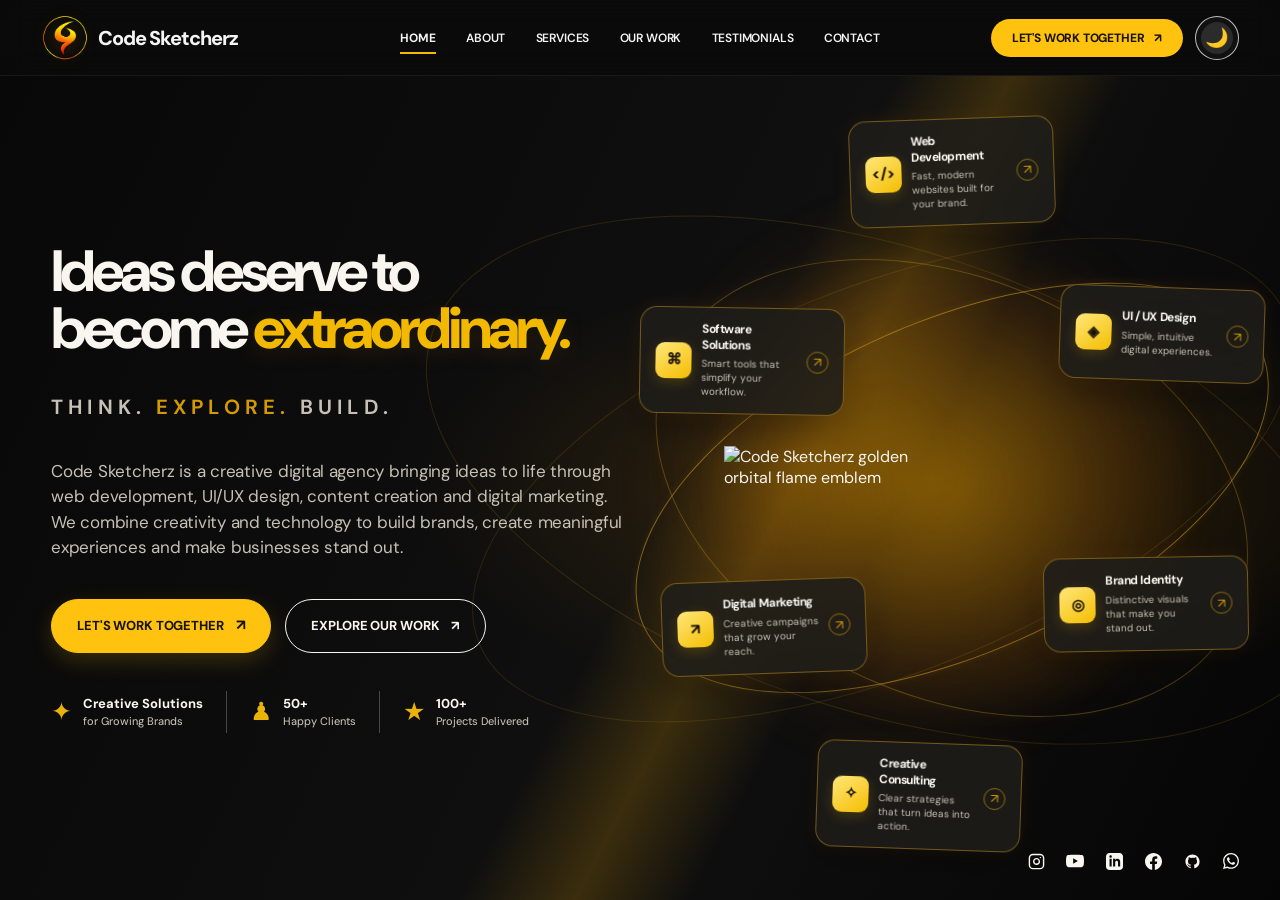
==== index.html @ afdfbf88 "service changed" ====
<!DOCTYPE html>
<html lang="en">

<head>
    <meta charset="UTF-8">
    <meta name="viewport" content="width=device-width, initial-scale=1.0">

    <title>Code Sketcherz · Independent Creative Technology Studio</title>

    <meta name="description"
        content="Independent creative technology studio combining strategy, design, and thoughtful engineering.">

    <meta name="theme-color" content="#171717">
    <link rel="icon" type="image/png" href="Images/logo.png">
    <link rel="apple-touch-icon" href="Images/logo.png">

    <link rel="preconnect" href="https://fonts.googleapis.com">
    <link rel="preconnect" href="https://fonts.gstatic.com" crossorigin>
    <link href="https://fonts.googleapis.com/css2?family=DM+Mono:ital,wght@0,300;0,400;0,500;1,400&family=DM+Sans:ital,opsz,wght@0,9..40,100..1000;1,9..40,100..1000&family=DM+Serif+Display:ital@0;1&family=Playfair+Display:ital,wght@0,400;0,500;0,600;0,700;1,400;1,600&display=swap"
        rel="stylesheet">

    <link rel="stylesheet" href="css/style.css">
    <!-- Immediate theme initialization to prevent Flash of Unstyled Content (FOUC) -->
    <script>
        (function () {
            try {
                const saved = localStorage.getItem('theme');
                const theme = saved || 'dark';
                document.documentElement.setAttribute('data-theme', theme);
            } catch (e) {
                document.documentElement.setAttribute('data-theme', 'dark');
            }
        })();
    </script>
</head>

<body>

    <!-- =====================================
         HEADER NAVIGATION
    ====================================== -->

    <header class="site-header">
        <a class="brand" href="#hero" data-section="hero" aria-label="Code Sketcherz home">
            <span class="brand-mark">
                <img src="Images/logo.png" alt="Code Sketcherz emblem">
            </span>
            <span class="brand-text">Code Sketcherz</span>
        </a>

        <nav class="header-nav" aria-label="Primary sections">
            <button class="nav-item" data-section="hero">HOME</button>
            <button class="nav-item about-nav-item" data-section="about">ABOUT</button>
            <button class="nav-item" data-section="services">SERVICES</button>
            <button class="nav-item" data-section="work">OUR WORK</button>
            <button class="nav-item" data-section="testimonial">TESTIMONIALS</button>
            <button class="nav-item" data-section="contact">CONTACT</button>
        </nav>

        <div class="header-actions">
            <button class="work-cta" data-section="contact">LET'S WORK TOGETHER <span>↗</span></button>
            <button id="themeToggle" class="mode-toggle-btn" aria-label="Toggle light and dark mode" title="Toggle theme">
                <span class="mode-icon" aria-hidden="true">☼</span>
                <span class="mode-text" aria-hidden="true">☾</span>
            </button>
        </div>
    </header>

    <main class="deck" id="deck">

        <!-- =====================================
             COMMON FOOTER DESIGN
             Footer is included in each section.
        ====================================== -->

        <!-- =====================================
             00 / HERO SECTION
        ====================================== -->

        <section class="panel hero active" id="hero" aria-label="Hero section">
        <div class="panel-inner hero-inner">
            <div class="hero-split-glow" aria-hidden="true"></div>
            <div class="hero-orbit-glow" aria-hidden="true"></div>

            <div class="hero-layout">
                <div class="hero-copy">
                    <h1>Ideas deserve to<br>become <span>extraordinary.</span></h1>
                    <p class="hero-mantra">THINK. <span>EXPLORE.</span> BUILD.</p>
                    <p class="hero-description">
                        Code Sketcherz is a creative digital agency bringing ideas to life through<br>web development,
                        UI/UX design, content creation and digital marketing.<br>We combine creativity and technology
                        to build brands, create meaningful experiences and make businesses stand out.
                    </p>
                    <div class="hero-actions">
                        <button class="hero-primary-btn" data-section="contact">LET'S WORK TOGETHER <span>↗</span></button>
                        <button class="hero-secondary-btn" data-section="work">EXPLORE OUR WORK <span>↗</span></button>
                    </div>

                    <div class="hero-proof-row">
                        <div class="hero-proof-item"><span class="hero-proof-symbol">✦</span><span><strong>Creative Solutions</strong><small>for Growing Brands</small></span></div>
                        <i></i>
                        <div class="hero-proof-item"><span class="hero-proof-symbol">♟</span><span><strong>50+</strong><small>Happy Clients</small></span></div>
                        <i></i>
                        <div class="hero-proof-item"><span class="hero-proof-symbol">★</span><span><strong>100+</strong><small>Projects Delivered</small></span></div>
                    </div>
                </div>

                <div class="hero-visual" aria-label="Code Sketcherz six services">
                    <div class="hero-visual-halo" aria-hidden="true"></div>
                    <img class="hero-emblem" src="Images/hero-orbital-flame.png" alt="Code Sketcherz golden orbital flame emblem">

                    <button class="hero-service-card hero-card-web" data-section="services">
                        <span class="hero-service-icon">&lt;/&gt;</span>
                        <span class="hero-service-copy"><strong>Web Development</strong><small>Fast, modern websites built for your brand.</small></span>
                        <span class="hero-service-arrow">↗</span>
                    </button>
                    <button class="hero-service-card hero-card-ux" data-section="services">
                        <span class="hero-service-icon">◈</span>
                        <span class="hero-service-copy"><strong>UI / UX Design</strong><small>Simple, intuitive digital experiences.</small></span>
                        <span class="hero-service-arrow">↗</span>
                    </button>
                    <button class="hero-service-card hero-card-software" data-section="services">
                        <span class="hero-service-icon">⌘</span>
                        <span class="hero-service-copy"><strong>Software Solutions</strong><small>Smart tools that simplify your workflow.</small></span>
                        <span class="hero-service-arrow">↗</span>
                    </button>
                    <button class="hero-service-card hero-card-brand" data-section="services">
                        <span class="hero-service-icon">◎</span>
                        <span class="hero-service-copy"><strong>Brand Identity</strong><small>Distinctive visuals that make you stand out.</small></span>
                        <span class="hero-service-arrow">↗</span>
                    </button>
                    <button class="hero-service-card hero-card-marketing" data-section="services">
                        <span class="hero-service-icon">↗</span>
                        <span class="hero-service-copy"><strong>Digital Marketing</strong><small>Creative campaigns that grow your reach.</small></span>
                        <span class="hero-service-arrow">↗</span>
                    </button>
                    <button class="hero-service-card hero-card-consulting" data-section="services">
                        <span class="hero-service-icon">✧</span>
                        <span class="hero-service-copy"><strong>Creative Consulting</strong><small>Clear strategies that turn ideas into action.</small></span>
                        <span class="hero-service-arrow">↗</span>
                    </button>
                </div>

                
<!-- HERO SOCIAL MEDIA LINKS -->
<div class="hero-social-grid">

    <!-- Instagram -->
    <a href="https://www.instagram.com/code_sketcherz_?xtok=cDYzY3htanU4OWM3"
       target="_blank" rel="noopener noreferrer"
       class="hero-social-icon" aria-label="Instagram">
        <svg viewBox="0 0 24 24" width="17" height="17" fill="none"
             stroke="currentColor" stroke-width="2"
             stroke-linecap="round" stroke-linejoin="round">
            <rect x="2" y="2" width="20" height="20" rx="5"/>
            <path d="M16 11.37A4 4 0 1 1 12.63 8 4 4 0 0 1 16 11.37z"/>
            <line x1="17.5" y1="6.5" x2="17.51" y2="6.5"/>
        </svg>
    </a>

    <!-- YouTube -->
    <a href="https://youtube.com/@codesketcherz?si=5yGufiiRentaiZxp"
       target="_blank" rel="noopener noreferrer"
       class="hero-social-icon" aria-label="YouTube">
        <svg viewBox="0 0 24 24" width="18" height="18" fill="currentColor">
            <path d="M23.498 6.186a3.016 3.016 0 0 0-2.122-2.136C19.505 3.545 12 3.545 12 3.545s-7.505 0-9.377.505A3.017 3.017 0 0 0 .502 6.186C0 8.07 0 12 0 12s0 3.93.502 5.814a3.016 3.016 0 0 0 2.122 2.136c1.871.505 9.376.505 9.376.505s7.505 0 9.377-.505a3.015 3.015 0 0 0 2.122-2.136C24 15.93 24 12 24 12s0-3.93-.502-5.814zM9.545 15.568V8.432L15.818 12l-6.273 3.568z"/>
        </svg>
    </a>

    <!-- LinkedIn -->
    <a href="https://www.linkedin.com/in/code-sketcherz-11259b449?utm_source=share_via&utm_content=profile&utm_medium=member_android"
       target="_blank" rel="noopener noreferrer"
       class="hero-social-icon" aria-label="LinkedIn">
        <svg viewBox="0 0 24 24" width="17" height="17" fill="currentColor">
            <path d="M19 0h-14c-2.761 0-5 2.239-5 5v14c0 2.761 2.239 5 5 5h14c2.762 0 5-2.239 5-5v-14c0-2.761-2.238-5-5-5zm-11 19h-3v-11h3v11zm-1.5-12.268c-.966 0-1.75-.79-1.75-1.764s.784-1.764 1.75-1.764 1.75.79 1.75 1.764-.783 1.764-1.75 1.764zm13.5 12.268h-3v-5.604c0-3.368-4-3.113-4 0v5.604h-3v-11h3v1.765c1.396-2.586 7-2.777 7 2.476v6.759z"/>
        </svg>
    </a>

    <!-- Facebook -->
    <a href="https://www.facebook.com/profile.php?id=61596188312309"
       target="_blank" rel="noopener noreferrer"
       class="hero-social-icon" aria-label="Facebook">
        <svg viewBox="0 0 24 24" width="17" height="17" fill="currentColor">
            <path d="M24 12.073c0-6.627-5.373-12-12-12s-12 5.373-12 12c0 5.99 4.388 10.954 10.125 11.854v-8.385H7.078v-3.47h3.047V9.43c0-3.007 1.792-4.669 4.533-4.669 1.312 0 2.686.235 2.686.235v2.953H15.83c-1.491 0-1.956.925-1.956 1.874v2.25h3.328l-.532 3.47h-2.796v8.385C19.612 23.027 24 18.062 24 12.073z"/>
        </svg>
    </a>

    <!-- GitHub -->
    <a href="https://github.com/codesketchers"
       target="_blank" rel="noopener noreferrer"
       class="hero-social-icon" aria-label="GitHub">
        <svg viewBox="0 0 24 24" width="17" height="17" fill="currentColor">
            <path fill-rule="evenodd" clip-rule="evenodd" d="M12 2C6.477 2 2 6.484 2 12.017c0 4.425 2.865 8.18 6.839 9.504.5.092.682-.217.682-.483 0-.237-.008-.868-.013-1.703-2.782.605-3.369-1.343-3.369-1.343-.454-1.158-1.11-1.466-1.11-1.466-.908-.62.069-.608.069-.608 1.003.07 1.53 1.032 1.53 1.032.892 1.53 2.341 1.088 2.91.832.092-.647.35-1.088.636-1.338-2.22-.253-4.555-1.113-4.555-4.951 0-1.093.39-1.988 1.029-2.688-.103-.253-.446-1.272.098-2.65 0 0 .84-.27 2.75 1.026A9.564 9.564 0 0112 6.844c.85.004 1.705.115 2.504.337 1.909-1.296 2.747-1.027 2.747-1.027.546 1.379.202 2.398.1 2.651.64.7 1.028 1.595 1.028 2.688 0 3.848-2.339 4.695-4.566 4.943.359.309.678.92.678 1.855 0 1.338-.012 2.419-.012 2.747 0 .268.18.58.688.482A10.019 10.019 0 0022 12.017C22 6.484 17.522 2 12 2z"/>
        </svg>
    </a>

    <!-- WhatsApp -->
    <a href="https://wa.me/919999999999"
       target="_blank" rel="noopener noreferrer"
       class="hero-social-icon" aria-label="WhatsApp">
        <svg viewBox="0 0 24 24" width="16" height="16" fill="currentColor">
                                            <path d="M.057 24l1.687-6.163c-1.041-1.804-1.588-3.849-1.587-5.946.003-6.556 5.338-11.891 11.893-11.891 3.181.001 6.167 1.24 8.413 3.488 2.245 2.248 3.481 5.236 3.48 8.414-.003 6.557-5.338 11.892-11.893 11.892-1.99-.001-3.951-.5-5.688-1.448l-6.305 1.654zm6.597-3.807c1.676.995 3.276 1.591 5.392 1.592 5.448 0 9.886-4.434 9.889-9.885.002-5.462-4.415-9.89-9.881-9.892-5.452 0-9.887 4.434-9.889 9.884-.001 2.225.651 3.891 1.746 5.634l-.999 3.648 3.742-.981zm11.387-5.464c-.074-.124-.272-.198-.57-.347-.297-.149-1.758-.868-2.031-.967-.272-.099-.47-.149-.669.149-.198.297-.768.967-.941 1.165-.173.198-.347.223-.644.074-.297-.149-1.255-.462-2.39-1.475-.883-.788-1.48-1.761-1.653-2.059-.173-.297-.018-.458.13-.606.134-.133.297-.347.446-.521.151-.172.2-.296.3-.495.099-.198.05-.372-.025-.521-.075-.148-.669-1.611-.916-2.206-.242-.579-.487-.501-.669-.51l-.57-.01c-.198 0-.52.074-.792.372s-1.04 1.016-1.04 2.479 1.065 2.876 1.213 3.074c.149.198 2.095 3.2 5.076 4.487.709.306 1.263.489 1.694.626.712.226 1.36.194 1.872.118.571-.085 1.758-.719 2.006-1.413.248-.695.248-1.29.173-1.414z"/>
                                        </svg>
    </a>

</div>

            </div>
        </div>
    </section>

        <!-- =====================================
             01 / ABOUT PAGE (STUDIO MANIFESTO)
        ====================================== -->

        <section class="panel about about-panel"
            id="about" aria-label="About studio">

            <div class="panel-inner">

                <div class="panel-top-canvas bg-white">
                    <div class="section-main">
                        <p class="eyebrow">INDEPENDENT CREATIVE TECHNOLOGY</p>

                        <h2>Small studio.<br><span class="highlight">Big picture.</span></h2>

                        <p class="section-desc">We combine strategy, interface design, and custom engineering to build fast, scalable digital products with lasting momentum.</p>
                    </div>
                </div>

<div class="wave-divider-wrap" aria-hidden="true">
                    <svg viewBox="0 0 1200 60" preserveAspectRatio="none">
                        <path d="M0,0 L1200,0 L1200,30 C1000,0 800,60 600,30 C400,0 200,60 0,30 Z"/>
                    </svg>
                </div>

                <div class="panel-bottom-block block-yellow">
                    <div class="studio-grid-layout">

                        <div class="studio-pillars">
                            <span class="pillars-eyebrow">HOW WE OPERATE</span>
                            <div class="pillar-item">
                                <b>01</b>
                                <div>
                                    <h4>Direct Builder Access</h4>
                                    <p>No non-technical account managers playing telephone. When you have questions or updates, you collaborate directly with the designers and developers writing your code.</p>
                                </div>
                            </div>
                            <div class="pillar-item">
                                <b>02</b>
                                <div>
                                    <h4>Custom Code, Sub-Second Speed</h4>
                                    <p>Zero recycled WordPress templates or bulky page builders. Every line is hand-crafted with modern web standards, guaranteeing 90+ Lighthouse mobile performance.</p>
                                </div>
                            </div>
                            <div class="pillar-item">
                                <b>03</b>
                                <div>
                                    <h4>100% Asset Ownership (Zero Lock-in)</h4>
                                    <p>Every digital asset, domain, hosting setup, and clean GitHub codebase belongs entirely to you upon delivery. No hostage retainers or proprietary traps.</p>
                                </div>
                            </div>
                        </div>

                        <div class="contrast-card">
                            <div class="contrast-header">
                                <span class="badge-tag">THE COMPARISON</span>
                                <h3>Traditional Agency vs Code Sketcherz</h3>
                            </div>
                            <div class="comparison-row">
                                <div class="comp-col legacy">
                                    <span class="comp-label">Typical Agencies</span>
                                    <p>3 layers of sales reps before talking to a coder.</p>
                                    <p>Bloated templates resold at premium prices.</p>
                                    <p>Domains and hosting kept hostage for retainers.</p>
                                    <p>Radio silence the moment final invoice clears.</p>
                                </div>
                                <div class="comp-col studio">
                                    <span class="comp-label">Code Sketcherz</span>
                                    <p>Direct line to your lead developer & UI designer.</p>
                                    <p>Hand-crafted, lightweight code built from zero.</p>
                                    <p>Full GitHub code handover & client asset ownership.</p>
                                    <p>14-day warranty & post-launch training included.</p>
                                </div>
                            </div>
                        </div>

                    </div>

                    <div class="section-next-wrap">
                        <button class="cs-next-trigger" data-next-target="services" aria-label="Explore next section">
                            <span class="btn-pulse-ring" aria-hidden="true"></span>
                            <span class="btn-inner">
                                <span class="tech-code-word" data-text="EXPLORE">EXPLORE</span>
                                <span class="brush-paint-word" data-paint-word="SERVICES">SERVICES</span>
                                <span class="btn-arrow-icon" aria-hidden="true">↘</span>
                            </span>
                        </button>
                    </div>

                </div>

                <footer class="section-footer">

                    <div class="footer-main-grid">

                        <div class="footer-col footer-brand-col">
                            <div class="footer-identity-brand">
                                <div class="footer-cs-badge" aria-label="Code Sketcherz logo">
                                    <img class="footer-logo-image footer-logo-light" src="Images/logo.png" alt="Code Sketcherz">
                                    <img class="footer-logo-image footer-logo-dark" src="Images/logo.png" alt="Code Sketcherz">
                                </div>
                                <div class="footer-brand-meta">
                                    <span class="footer-brand-title">CODE SKETCHERZ</span>
                                    <span class="footer-brand-sub">INDEPENDENT CREATIVE TECHNOLOGY STUDIO</span>
                                </div>
                            </div>

                            <div class="footer-action-badge">
                                <span class="action-badge-star">✦</span>
                                <span class="action-badge-text">LET'S MAKE IT HAPPEN NOW</span>
                            </div>

                            <p class="footer-mission-text">
                                Specializing in custom website creation, modern front-end architecture, and seamless user interfaces that bring your brand to life.
                            </p>

                            <div class="footer-brand-copyright">
                                <span>© 2026 CODE SKETCHERZ. ALL RIGHTS RESERVED.</span>
                            </div>
                        </div>

                        <div class="footer-col footer-nav-col">
                            <h4 class="footer-col-title">NAVIGATE</h4>
                            <ul class="footer-link-list">
                                <li>
                                    <button class="footer-nav-link" data-section="about">
                                        <span class="footer-star">✦</span>
                                        <span>About Page</span>
                                    </button>
                                </li>
                                <li>
                                    <button class="footer-nav-link" data-section="services">
                                        <span class="footer-star">✦</span>
                                        <span>Services</span>
                                    </button>
                                </li>
                                <li>
                                    <button class="footer-nav-link" data-section="work">
                                        <span class="footer-star">✦</span>
                                        <span>Our Work</span>
                                    </button>
                                </li>
                                <li>
                                    <button class="footer-nav-link" data-section="testimonial">
                                        <span class="footer-star">✦</span>
                                        <span>Testimonial</span>
                                    </button>
                                </li>
                                <li>
                                    <button class="footer-nav-link" data-section="aboutus">
                                        <span class="footer-star">✦</span>
                                        <span>About Us</span>
                                    </button>
                                </li>
                                <li>
                                    <button class="footer-nav-link" data-section="contact">
                                        <span class="footer-star">✦</span>
                                        <span>Contact</span>
                                    </button>
                                </li>
                            </ul>
                        </div>

                        <div class="footer-col footer-connect-col">
                            <h4 class="footer-col-title">CONNECT</h4>
                            <p class="footer-connect-desc">
                                Got a vision or project in mind? Let’s turn it into reality.
                            </p>
                            <a class="footer-email-cta" href="mailto:hello@codesketcherz.studio">
                                hello@codesketcherz.studio <span>↗</span>
                            </a>

                            <div class="footer-social-wrapper">
                                <h5 class="footer-social-label">FOLLOW US</h5>
                                <div class="footer-social-grid">
                                    <a href="https://www.instagram.com/code_sketcherz_?xtok=cDYzY3htanU4OWM3" target="_blank" rel="noopener noreferrer" class="footer-social-icon" aria-label="Instagram">
                                        <svg viewBox="0 0 24 24" width="16" height="16" fill="none" stroke="currentColor" stroke-width="2" stroke-linecap="round" stroke-linejoin="round">
                                            <rect x="2" y="2" width="20" height="20" rx="5" ry="5"></rect>
                                            <path d="M16 11.37A4 4 0 1 1 12.63 8 4 4 0 0 1 16 11.37z"></path>
                                            <line x1="17.5" y1="6.5" x2="17.51" y2="6.5"></line>
                                        </svg>
                                    </a>
                                    <a href="https://youtube.com/@codesketcherz?si=5yGufiiRentaiZxp" target="_blank" rel="noopener noreferrer" class="footer-social-icon" aria-label="YouTube">
                                        <svg viewBox="0 0 24 24" width="17" height="17" fill="currentColor">
                                            <path d="M23.498 6.186a3.016 3.016 0 0 0-2.122-2.136C19.505 3.545 12 3.545 12 3.545s-7.505 0-9.377.505A3.017 3.017 0 0 0 .502 6.186C0 8.07 0 12 0 12s0 3.93.502 5.814a3.016 3.016 0 0 0 2.122 2.136c1.871.505 9.376.505 9.376.505s7.505 0 9.377-.505a3.015 3.015 0 0 0 2.122-2.136C24 15.93 24 12 24 12s0-3.93-.502-5.814zM9.545 15.568V8.432L15.818 12l-6.273 3.568z"/>
                                        </svg>
                                    </a>
                                    <a href="https://www.linkedin.com/in/code-sketcherz-11259b449?utm_source=share_via&utm_content=profile&utm_medium=member_android" target="_blank" rel="noopener noreferrer" class="footer-social-icon" aria-label="LinkedIn">
                                        <svg viewBox="0 0 24 24" width="16" height="16" fill="currentColor">
                                            <path d="M19 0h-14c-2.761 0-5 2.239-5 5v14c0 2.761 2.239 5 5 5h14c2.762 0 5-2.239 5-5v-14c0-2.761-2.238-5-5-5zm-11 19h-3v-11h3v11zm-1.5-12.268c-.966 0-1.75-.79-1.75-1.764s.784-1.764 1.75-1.764 1.75.79 1.75 1.764-.783 1.764-1.75 1.764zm13.5 12.268h-3v-5.604c0-3.368-4-3.113-4 0v5.604h-3v-11h3v1.765c1.396-2.586 7-2.777 7 2.476v6.759z"/>
                                        </svg>
                                    </a>
                                    <a href="https://www.facebook.com/profile.php?id=61596188312309" target="_blank" rel="noopener noreferrer" class="footer-social-icon" aria-label="Facebook">
                                        <svg viewBox="0 0 24 24" width="16" height="16" fill="currentColor">
                                            <path d="M24 12.073c0-6.627-5.373-12-12-12s-12 5.373-12 12c0 5.99 4.388 10.954 10.125 11.854v-8.385H7.078v-3.47h3.047V9.43c0-3.007 1.792-4.669 4.533-4.669 1.312 0 2.686.235 2.686.235v2.953H15.83c-1.491 0-1.956.925-1.956 1.874v2.25h3.328l-.532 3.47h-2.796v8.385C19.612 23.027 24 18.062 24 12.073z"/>
                                        </svg>
                                    </a>
                                    <a href="https://github.com/codesketchers" target="_blank" rel="noopener noreferrer" class="footer-social-icon" aria-label="GitHub">
                                        <svg viewBox="0 0 24 24" width="16" height="16" fill="currentColor">
                                            <path fill-rule="evenodd" clip-rule="evenodd" d="M12 2C6.477 2 2 6.484 2 12.017c0 4.425 2.865 8.18 6.839 9.504.5.092.682-.217.682-.483 0-.237-.008-.868-.013-1.703-2.782.605-3.369-1.343-3.369-1.343-.454-1.158-1.11-1.466-1.11-1.466-.908-.62.069-.608.069-.608 1.003.07 1.53 1.032 1.53 1.032.892 1.53 2.341 1.088 2.91.832.092-.647.35-1.088.636-1.338-2.22-.253-4.555-1.113-4.555-4.951 0-1.093.39-1.988 1.029-2.688-.103-.253-.446-1.272.098-2.65 0 0 .84-.27 2.75 1.026A9.564 9.564 0 0112 6.844c.85.004 1.705.115 2.504.337 1.909-1.296 2.747-1.027 2.747-1.027.546 1.379.202 2.398.1 2.651.64.7 1.028 1.595 1.028 2.688 0 3.848-2.339 4.695-4.566 4.943.359.309.678.92.678 1.855 0 1.338-.012 2.419-.012 2.747 0 .268.18.58.688.482A10.019 10.019 0 0022 12.017C22 6.484 17.522 2 12 2z"/>
                                        </svg>
                                    </a>
                                    <a href="https://wa.me/919999999999" target="_blank" rel="noopener noreferrer" class="footer-social-icon" aria-label="WhatsApp">
                                        <svg viewBox="0 0 24 24" width="16" height="16" fill="currentColor">
                                            <path d="M.057 24l1.687-6.163c-1.041-1.804-1.588-3.849-1.587-5.946.003-6.556 5.338-11.891 11.893-11.891 3.181.001 6.167 1.24 8.413 3.488 2.245 2.248 3.481 5.236 3.48 8.414-.003 6.557-5.338 11.892-11.893 11.892-1.99-.001-3.951-.5-5.688-1.448l-6.305 1.654zm6.597-3.807c1.676.995 3.276 1.591 5.392 1.592 5.448 0 9.886-4.434 9.889-9.885.002-5.462-4.415-9.89-9.881-9.892-5.452 0-9.887 4.434-9.889 9.884-.001 2.225.651 3.891 1.746 5.634l-.999 3.648 3.742-.981zm11.387-5.464c-.074-.124-.272-.198-.57-.347-.297-.149-1.758-.868-2.031-.967-.272-.099-.47-.149-.669.149-.198.297-.768.967-.941 1.165-.173.198-.347.223-.644.074-.297-.149-1.255-.462-2.39-1.475-.883-.788-1.48-1.761-1.653-2.059-.173-.297-.018-.458.13-.606.134-.133.297-.347.446-.521.151-.172.2-.296.3-.495.099-.198.05-.372-.025-.521-.075-.148-.669-1.611-.916-2.206-.242-.579-.487-.501-.669-.51l-.57-.01c-.198 0-.52.074-.792.372s-1.04 1.016-1.04 2.479 1.065 2.876 1.213 3.074c.149.198 2.095 3.2 5.076 4.487.709.306 1.263.489 1.694.626.712.226 1.36.194 1.872.118.571-.085 1.758-.719 2.006-1.413.248-.695.248-1.29.173-1.414z"/>
                                        </svg>
                                    </a>
                                </div>
                            </div>

                            <button class="footer-back-to-top" aria-label="Scroll back to top">
                                <span>BACK TO TOP</span>
                                <span class="btt-arrow">↑</span>
                            </button>
                        </div>

                    </div>

                    <div class="footer-bottom-bar">
                        <div class="bottom-studio-details">
                            <span class="studio-detail-item">CHENNAI · EVERYWHERE</span>
                            <span class="bottom-separator">·</span>
                            <span class="studio-detail-item">INDEPENDENT DIGITAL PRACTICE</span>
                            <span class="bottom-separator">·</span>
                            <span class="studio-detail-item highlight-motto">DESIGN &amp; CODE WITH ARCHITECTURAL RESTRAINT</span>
                        </div>
                    </div>

                </footer>

            </div>
        </section>

        <!-- =====================================
             02 / SERVICES
        ====================================== -->

        <section class="panel services"
            id="services" aria-label="Services">

            <div class="panel-inner">

                <div class="panel-top-canvas bg-black">
                    <div class="section-main">
                        <p class="eyebrow">WHAT WE CREATE</p>

                        <h2>
                            Ideas into<br>
                            <span class="highlight">impact.</span>
                        </h2>

                        <p class="section-desc">
                            We bring creativity, technology and strategy
                            together to create digital experiences that
                            help businesses move forward.
                        </p>
                    </div>

                </div>

                <div class="wave-divider-wrap" aria-hidden="true">
                    <svg viewBox="0 0 1200 60" preserveAspectRatio="none">
                        <path d="M0,0 L1200,0 L1200,30 C1000,0 800,60 600,30 C400,0 200,60 0,30 Z"/>
                    </svg>
                </div>

                <div class="panel-bottom-block block-grey">

                    <div class="team-workspace services-workspace"
                        data-slot="services">

                        <div class="services-content">

                            <div class="services-intro">
                                <div>
                                    <span class="services-label">OUR EXPERTISE</span>
                                    <h3>What we bring<br>to the <span>table.</span></h3>
                                </div>

                                <p>
                                    From the first idea to the final product,
                                    we create meaningful digital solutions
                                    through thoughtful design, modern technology
                                    and creative thinking.
                                </p>
                            </div>

                            <div class="services-grid">

                                <article class="service-card service-yellow">
                                    <div class="service-card-top">
                                        <span class="service-number">01 / DEVELOPMENT</span>
                                        <span class="service-icon">✳</span>
                                    </div>

                                    <h3>Web Development</h3>

                                    <p>
                                        We build responsive, fast and modern
                                        websites that communicate your brand
                                        and create a great experience on every device.
                                    </p>

                                    <div class="service-tags">
                                        <span>HTML</span>
                                        <span>CSS</span>
                                        <span>JavaScript</span>
                                    </div>

                                    <span class="service-arrow">↗</span>
                                </article>

                                <article class="service-card service-beige">
                                    <div class="service-card-top">
                                        <span class="service-number">02 / EXPERIENCE</span>
                                        <span class="service-icon">◈</span>
                                    </div>

                                    <h3>UI / UX Design</h3>

                                    <p>
                                        We design simple, intuitive and
                                        attractive interfaces that make
                                        digital products easier to use.
                                    </p>

                                    <div class="service-tags">
                                        <span>Wireframes</span>
                                        <span>Prototypes</span>
                                        <span>UI Design</span>
                                    </div>

                                    <span class="service-arrow">↗</span>
                                </article>

                                <article class="service-card service-white">
                                    <div class="service-card-top">
                                        <span class="service-number">03 / TECHNOLOGY</span>
                                        <span class="service-icon">⌘</span>
                                    </div>

                                    <h3>Software Solutions</h3>

                                    <p>
                                        Custom digital tools and software
                                        solutions designed to simplify
                                        workflows and solve real business problems.
                                    </p>

                                    <div class="service-tags">
                                        <span>Python</span>
                                        <span>Automation</span>
                                        <span>Software</span>
                                    </div>

                                    <span class="service-arrow">↗</span>
                                </article>

                                <article class="service-card service-beige">
                                    <div class="service-card-top">
                                        <span class="service-number">04 / IDENTITY</span>
                                        <span class="service-icon">◎</span>
                                    </div>

                                    <h3>Brand Identity</h3>

                                    <p>
                                        We create memorable visual identities
                                        that express your brand personality
                                        and help you stand out.
                                    </p>

                                    <div class="service-tags">
                                        <span>Logo Design</span>
                                        <span>Branding</span>
                                        <span>Graphics</span>
                                    </div>

                                    <span class="service-arrow">↗</span>
                                </article>

                                <article class="service-card service-white">
                                    <div class="service-card-top">
                                        <span class="service-number">05 / GROWTH</span>
                                        <span class="service-icon">⌁</span>
                                    </div>

                                    <h3>Digital Marketing</h3>

                                    <p>
                                        We help brands build an online presence
                                        through creative content, digital
                                        campaigns and social media strategy.
                                    </p>

                                    <div class="service-tags">
                                        <span>Social Media</span>
                                        <span>SEO</span>
                                        <span>Content</span>
                                    </div>

                                    <span class="service-arrow">↗</span>
                                </article>

                                <article class="service-card service-yellow">
                                    <div class="service-card-top">
                                        <span class="service-number">06 / INNOVATION</span>
                                        <span class="service-icon">✧</span>
                                    </div>

                                    <h3>Creative Consulting</h3>

                                    <p>
                                        We turn early ideas into clear
                                        strategies, helping businesses
                                        discover new digital opportunities.
                                    </p>

                                    <div class="service-tags">
                                        <span>Planning</span>
                                        <span>Strategy</span>
                                        <span>Innovation</span>
                                    </div>

                                    <span class="service-arrow">↗</span>
                                </article>

                            </div>

                            <div class="services-bottom">

                                <div>
                                    <span class="services-label">HAVE A PROJECT IN MIND?</span>
                                    <h3>Let's make something <span>meaningful.</span></h3>
                                </div>

                                <button class="services-contact-btn"
                                    data-section="contact">
                                    START A PROJECT ↗
                                </button>

                            </div>

                        </div>

                    </div>

                    <div class="section-next-wrap">
                        <button class="cs-next-trigger" data-next-target="work" aria-label="Explore next section">
                            <span class="btn-pulse-ring" aria-hidden="true"></span>
                            <span class="btn-inner">
                                <span class="tech-code-word" data-text="EXPLORE">EXPLORE</span>
                                <span class="brush-paint-word" data-paint-word="OUR WORK">OUR WORK</span>
                                <span class="btn-arrow-icon" aria-hidden="true">↘</span>
                            </span>
                        </button>
                    </div>

                </div>

                <footer class="section-footer">

                    <div class="footer-main-grid">

                        <div class="footer-col footer-brand-col">
                            <div class="footer-identity-brand">
                                <div class="footer-cs-badge" aria-label="Code Sketcherz logo">
                                    <img class="footer-logo-image footer-logo-light" src="Images/logo.png" alt="Code Sketcherz">
                                    <img class="footer-logo-image footer-logo-dark" src="Images/logo.png" alt="Code Sketcherz">
                                </div>
                                <div class="footer-brand-meta">
                                    <span class="footer-brand-title">CODE SKETCHERZ</span>
                                    <span class="footer-brand-sub">INDEPENDENT CREATIVE TECHNOLOGY STUDIO</span>
                                </div>
                            </div>

                            <div class="footer-action-badge">
                                <span class="action-badge-star">✦</span>
                                <span class="action-badge-text">LET'S MAKE IT HAPPEN NOW</span>
                            </div>

                            <p class="footer-mission-text">
                                Specializing in custom website creation, modern front-end architecture, and seamless user interfaces that bring your brand to life.
                            </p>

                            <div class="footer-brand-copyright">
                                <span>© 2026 CODE SKETCHERZ. ALL RIGHTS RESERVED.</span>
                            </div>
                        </div>

                        <div class="footer-col footer-nav-col">
                            <h4 class="footer-col-title">NAVIGATE</h4>
                            <ul class="footer-link-list">
                                <li>
                                    <button class="footer-nav-link" data-section="about">
                                        <span class="footer-star">✦</span>
                                        <span>About Page</span>
                                    </button>
                                </li>
                                <li>
                                    <button class="footer-nav-link" data-section="services">
                                        <span class="footer-star">✦</span>
                                        <span>Services</span>
                                    </button>
                                </li>
                                <li>
                                    <button class="footer-nav-link" data-section="work">
                                        <span class="footer-star">✦</span>
                                        <span>Our Work</span>
                                    </button>
                                </li>
                                <li>
                                    <button class="footer-nav-link" data-section="testimonial">
                                        <span class="footer-star">✦</span>
                                        <span>Testimonial</span>
                                    </button>
                                </li>
                                <li>
                                    <button class="footer-nav-link" data-section="aboutus">
                                        <span class="footer-star">✦</span>
                                        <span>About Us</span>
                                    </button>
                                </li>
                                <li>
                                    <button class="footer-nav-link" data-section="contact">
                                        <span class="footer-star">✦</span>
                                        <span>Contact</span>
                                    </button>
                                </li>
                            </ul>
                        </div>

                        <div class="footer-col footer-connect-col">
                            <h4 class="footer-col-title">CONNECT</h4>
                            <p class="footer-connect-desc">
                                Got a vision or project in mind? Let’s turn it into reality.
                            </p>
                            <a class="footer-email-cta" href="mailto:hello@codesketcherz.studio">
                                hello@codesketcherz.studio <span>↗</span>
                            </a>

                            <div class="footer-social-wrapper">
                                <h5 class="footer-social-label">FOLLOW US</h5>
                                <div class="footer-social-grid">
                                    <a href="https://www.instagram.com/code_sketcherz_?xtok=cDYzY3htanU4OWM3" target="_blank" rel="noopener noreferrer" class="footer-social-icon" aria-label="Instagram">
                                        <svg viewBox="0 0 24 24" width="16" height="16" fill="none" stroke="currentColor" stroke-width="2" stroke-linecap="round" stroke-linejoin="round">
                                            <rect x="2" y="2" width="20" height="20" rx="5" ry="5"></rect>
                                            <path d="M16 11.37A4 4 0 1 1 12.63 8 4 4 0 0 1 16 11.37z"></path>
                                            <line x1="17.5" y1="6.5" x2="17.51" y2="6.5"></line>
                                        </svg>
                                    </a>
                                    <a href="https://youtube.com/@codesketcherz?si=5yGufiiRentaiZxp" target="_blank" rel="noopener noreferrer" class="footer-social-icon" aria-label="YouTube">
                                        <svg viewBox="0 0 24 24" width="17" height="17" fill="currentColor">
                                            <path d="M23.498 6.186a3.016 3.016 0 0 0-2.122-2.136C19.505 3.545 12 3.545 12 3.545s-7.505 0-9.377.505A3.017 3.017 0 0 0 .502 6.186C0 8.07 0 12 0 12s0 3.93.502 5.814a3.016 3.016 0 0 0 2.122 2.136c1.871.505 9.376.505 9.376.505s7.505 0 9.377-.505a3.015 3.015 0 0 0 2.122-2.136C24 15.93 24 12 24 12s0-3.93-.502-5.814zM9.545 15.568V8.432L15.818 12l-6.273 3.568z"/>
                                        </svg>
                                    </a>
                                    <a href="https://www.linkedin.com/in/code-sketcherz-11259b449?utm_source=share_via&utm_content=profile&utm_medium=member_android" target="_blank" rel="noopener noreferrer" class="footer-social-icon" aria-label="LinkedIn">
                                        <svg viewBox="0 0 24 24" width="16" height="16" fill="currentColor">
                                            <path d="M19 0h-14c-2.761 0-5 2.239-5 5v14c0 2.761 2.239 5 5 5h14c2.762 0 5-2.239 5-5v-14c0-2.761-2.238-5-5-5zm-11 19h-3v-11h3v11zm-1.5-12.268c-.966 0-1.75-.79-1.75-1.764s.784-1.764 1.75-1.764 1.75.79 1.75 1.764-.783 1.764-1.75 1.764zm13.5 12.268h-3v-5.604c0-3.368-4-3.113-4 0v5.604h-3v-11h3v1.765c1.396-2.586 7-2.777 7 2.476v6.759z"/>
                                        </svg>
                                    </a>
                                    <a href="https://www.facebook.com/profile.php?id=61596188312309" target="_blank" rel="noopener noreferrer" class="footer-social-icon" aria-label="Facebook">
                                        <svg viewBox="0 0 24 24" width="16" height="16" fill="currentColor">
                                            <path d="M24 12.073c0-6.627-5.373-12-12-12s-12 5.373-12 12c0 5.99 4.388 10.954 10.125 11.854v-8.385H7.078v-3.47h3.047V9.43c0-3.007 1.792-4.669 4.533-4.669 1.312 0 2.686.235 2.686.235v2.953H15.83c-1.491 0-1.956.925-1.956 1.874v2.25h3.328l-.532 3.47h-2.796v8.385C19.612 23.027 24 18.062 24 12.073z"/>
                                        </svg>
                                    </a>
                                    <a href="https://github.com/codesketchers" target="_blank" rel="noopener noreferrer" class="footer-social-icon" aria-label="GitHub">
                                        <svg viewBox="0 0 24 24" width="16" height="16" fill="currentColor">
                                            <path fill-rule="evenodd" clip-rule="evenodd" d="M12 2C6.477 2 2 6.484 2 12.017c0 4.425 2.865 8.18 6.839 9.504.5.092.682-.217.682-.483 0-.237-.008-.868-.013-1.703-2.782.605-3.369-1.343-3.369-1.343-.454-1.158-1.11-1.466-1.11-1.466-.908-.62.069-.608.069-.608 1.003.07 1.53 1.032 1.53 1.032.892 1.53 2.341 1.088 2.91.832.092-.647.35-1.088.636-1.338-2.22-.253-4.555-1.113-4.555-4.951 0-1.093.39-1.988 1.029-2.688-.103-.253-.446-1.272.098-2.65 0 0 .84-.27 2.75 1.026A9.564 9.564 0 0112 6.844c.85.004 1.705.115 2.504.337 1.909-1.296 2.747-1.027 2.747-1.027.546 1.379.202 2.398.1 2.651.64.7 1.028 1.595 1.028 2.688 0 3.848-2.339 4.695-4.566 4.943.359.309.678.92.678 1.855 0 1.338-.012 2.419-.012 2.747 0 .268.18.58.688.482A10.019 10.019 0 0022 12.017C22 6.484 17.522 2 12 2z"/>
                                        </svg>
                                    </a>
                                    <a href="https://wa.me/919999999999" target="_blank" rel="noopener noreferrer" class="footer-social-icon" aria-label="WhatsApp">
                                        <svg viewBox="0 0 24 24" width="16" height="16" fill="currentColor">
                                            <path d="M.057 24l1.687-6.163c-1.041-1.804-1.588-3.849-1.587-5.946.003-6.556 5.338-11.891 11.893-11.891 3.181.001 6.167 1.24 8.413 3.488 2.245 2.248 3.481 5.236 3.48 8.414-.003 6.557-5.338 11.892-11.893 11.892-1.99-.001-3.951-.5-5.688-1.448l-6.305 1.654zm6.597-3.807c1.676.995 3.276 1.591 5.392 1.592 5.448 0 9.886-4.434 9.889-9.885.002-5.462-4.415-9.89-9.881-9.892-5.452 0-9.887 4.434-9.889 9.884-.001 2.225.651 3.891 1.746 5.634l-.999 3.648 3.742-.981zm11.387-5.464c-.074-.124-.272-.198-.57-.347-.297-.149-1.758-.868-2.031-.967-.272-.099-.47-.149-.669.149-.198.297-.768.967-.941 1.165-.173.198-.347.223-.644.074-.297-.149-1.255-.462-2.39-1.475-.883-.788-1.48-1.761-1.653-2.059-.173-.297-.018-.458.13-.606.134-.133.297-.347.446-.521.151-.172.2-.296.3-.495.099-.198.05-.372-.025-.521-.075-.148-.669-1.611-.916-2.206-.242-.579-.487-.501-.669-.51l-.57-.01c-.198 0-.52.074-.792.372s-1.04 1.016-1.04 2.479 1.065 2.876 1.213 3.074c.149.198 2.095 3.2 5.076 4.487.709.306 1.263.489 1.694.626.712.226 1.36.194 1.872.118.571-.085 1.758-.719 2.006-1.413.248-.695.248-1.29.173-1.414z"/>
                                        </svg>
                                    </a>
                                </div>
                            </div>

                            <button class="footer-back-to-top" aria-label="Scroll back to top">
                                <span>BACK TO TOP</span>
                                <span class="btt-arrow">↑</span>
                            </button>
                        </div>

                    </div>

                    <div class="footer-bottom-bar">
                        <div class="bottom-studio-details">
                            <span class="studio-detail-item">CHENNAI · EVERYWHERE</span>
                            <span class="bottom-separator">·</span>
                            <span class="studio-detail-item">INDEPENDENT DIGITAL PRACTICE</span>
                            <span class="bottom-separator">·</span>
                            <span class="studio-detail-item highlight-motto">DESIGN &amp; CODE WITH ARCHITECTURAL RESTRAINT</span>
                        </div>
                    </div>

                </footer>

            </div>
        </section>

        <!-- =====================================
             03 / OUR WORK
        ====================================== -->

        <section class="panel work"
            id="work" aria-label="Our work">

            <div class="panel-inner">

                <div class="panel-top-canvas bg-white">
                    <div class="section-main">
                        <p class="eyebrow">OUR WORK</p>

                        <h2>
                            Made with curiosity.<br>
                            <span class="highlight">Portfolio showcases.</span>
                        </h2>

                        <p class="section-desc">
                            A curation of recent collaborations across
                            digital platforms, design systems and web architectures.
                        </p>
                    </div>

                </div>

                <div class="wave-divider-wrap" aria-hidden="true">
                    <svg viewBox="0 0 1200 60" preserveAspectRatio="none">
                        <path d="M0,0 L1200,0 L1200,30 C1000,0 800,60 600,30 C400,0 200,60 0,30 Z"/>
                    </svg>
                </div>

                <div class="panel-bottom-block block-yellow">

                    <div class="team-workspace" data-slot="work">
                        TEAM WORKSPACE SLOT - WORK
                    </div>

                    <div class="section-next-wrap">
                        <button class="cs-next-trigger" data-next-target="testimonial" aria-label="Explore next section">
                            <span class="btn-pulse-ring" aria-hidden="true"></span>
                            <span class="btn-inner">
                                <span class="tech-code-word" data-text="EXPLORE">EXPLORE</span>
                                <span class="brush-paint-word" data-paint-word="TESTIMONIALS">TESTIMONIALS</span>
                                <span class="btn-arrow-icon" aria-hidden="true">↘</span>
                            </span>
                        </button>
                    </div>

                </div>

                <footer class="section-footer">

                    <div class="footer-main-grid">

                        <div class="footer-col footer-brand-col">
                            <div class="footer-identity-brand">
                                <div class="footer-cs-badge" aria-label="Code Sketcherz logo">
                                    <img class="footer-logo-image footer-logo-light" src="Images/logo.png" alt="Code Sketcherz">
                                    <img class="footer-logo-image footer-logo-dark" src="Images/logo.png" alt="Code Sketcherz">
                                </div>
                                <div class="footer-brand-meta">
                                    <span class="footer-brand-title">CODE SKETCHERZ</span>
                                    <span class="footer-brand-sub">INDEPENDENT CREATIVE TECHNOLOGY STUDIO</span>
                                </div>
                            </div>

                            <div class="footer-action-badge">
                                <span class="action-badge-star">✦</span>
                                <span class="action-badge-text">LET'S MAKE IT HAPPEN NOW</span>
                            </div>

                            <p class="footer-mission-text">
                                Specializing in custom website creation, modern front-end architecture, and seamless user interfaces that bring your brand to life.
                            </p>

                            <div class="footer-brand-copyright">
                                <span>© 2026 CODE SKETCHERZ. ALL RIGHTS RESERVED.</span>
                            </div>
                        </div>

                        <div class="footer-col footer-nav-col">
                            <h4 class="footer-col-title">NAVIGATE</h4>
                            <ul class="footer-link-list">
                                <li>
                                    <button class="footer-nav-link" data-section="about">
                                        <span class="footer-star">✦</span>
                                        <span>About Page</span>
                                    </button>
                                </li>
                                <li>
                                    <button class="footer-nav-link" data-section="services">
                                        <span class="footer-star">✦</span>
                                        <span>Services</span>
                                    </button>
                                </li>
                                <li>
                                    <button class="footer-nav-link" data-section="work">
                                        <span class="footer-star">✦</span>
                                        <span>Our Work</span>
                                    </button>
                                </li>
                                <li>
                                    <button class="footer-nav-link" data-section="testimonial">
                                        <span class="footer-star">✦</span>
                                        <span>Testimonial</span>
                                    </button>
                                </li>
                                <li>
                                    <button class="footer-nav-link" data-section="aboutus">
                                        <span class="footer-star">✦</span>
                                        <span>About Us</span>
                                    </button>
                                </li>
                                <li>
                                    <button class="footer-nav-link" data-section="contact">
                                        <span class="footer-star">✦</span>
                                        <span>Contact</span>
                                    </button>
                                </li>
                            </ul>
                        </div>

                        <div class="footer-col footer-connect-col">
                            <h4 class="footer-col-title">CONNECT</h4>
                            <p class="footer-connect-desc">
                                Got a vision or project in mind? Let’s turn it into reality.
                            </p>
                            <a class="footer-email-cta" href="mailto:hello@codesketcherz.studio">
                                hello@codesketcherz.studio <span>↗</span>
                            </a>

                            <div class="footer-social-wrapper">
                                <h5 class="footer-social-label">FOLLOW US</h5>
                                <div class="footer-social-grid">
                                    <a href="https://www.instagram.com/code_sketcherz_?xtok=cDYzY3htanU4OWM3" target="_blank" rel="noopener noreferrer" class="footer-social-icon" aria-label="Instagram">
                                        <svg viewBox="0 0 24 24" width="16" height="16" fill="none" stroke="currentColor" stroke-width="2" stroke-linecap="round" stroke-linejoin="round">
                                            <rect x="2" y="2" width="20" height="20" rx="5" ry="5"></rect>
                                            <path d="M16 11.37A4 4 0 1 1 12.63 8 4 4 0 0 1 16 11.37z"></path>
                                            <line x1="17.5" y1="6.5" x2="17.51" y2="6.5"></line>
                                        </svg>
                                    </a>
                                    <a href="https://youtube.com/@codesketcherz?si=5yGufiiRentaiZxp" target="_blank" rel="noopener noreferrer" class="footer-social-icon" aria-label="YouTube">
                                        <svg viewBox="0 0 24 24" width="17" height="17" fill="currentColor">
                                            <path d="M23.498 6.186a3.016 3.016 0 0 0-2.122-2.136C19.505 3.545 12 3.545 12 3.545s-7.505 0-9.377.505A3.017 3.017 0 0 0 .502 6.186C0 8.07 0 12 0 12s0 3.93.502 5.814a3.016 3.016 0 0 0 2.122 2.136c1.871.505 9.376.505 9.376.505s7.505 0 9.377-.505a3.015 3.015 0 0 0 2.122-2.136C24 15.93 24 12 24 12s0-3.93-.502-5.814zM9.545 15.568V8.432L15.818 12l-6.273 3.568z"/>
                                        </svg>
                                    </a>
                                    <a href="https://www.linkedin.com/in/code-sketcherz-11259b449?utm_source=share_via&utm_content=profile&utm_medium=member_android" target="_blank" rel="noopener noreferrer" class="footer-social-icon" aria-label="LinkedIn">
                                        <svg viewBox="0 0 24 24" width="16" height="16" fill="currentColor">
                                            <path d="M19 0h-14c-2.761 0-5 2.239-5 5v14c0 2.761 2.239 5 5 5h14c2.762 0 5-2.239 5-5v-14c0-2.761-2.238-5-5-5zm-11 19h-3v-11h3v11zm-1.5-12.268c-.966 0-1.75-.79-1.75-1.764s.784-1.764 1.75-1.764 1.75.79 1.75 1.764-.783 1.764-1.75 1.764zm13.5 12.268h-3v-5.604c0-3.368-4-3.113-4 0v5.604h-3v-11h3v1.765c1.396-2.586 7-2.777 7 2.476v6.759z"/>
                                        </svg>
                                    </a>
                                    <a href="https://www.facebook.com/profile.php?id=61596188312309" target="_blank" rel="noopener noreferrer" class="footer-social-icon" aria-label="Facebook">
                                        <svg viewBox="0 0 24 24" width="16" height="16" fill="currentColor">
                                            <path d="M24 12.073c0-6.627-5.373-12-12-12s-12 5.373-12 12c0 5.99 4.388 10.954 10.125 11.854v-8.385H7.078v-3.47h3.047V9.43c0-3.007 1.792-4.669 4.533-4.669 1.312 0 2.686.235 2.686.235v2.953H15.83c-1.491 0-1.956.925-1.956 1.874v2.25h3.328l-.532 3.47h-2.796v8.385C19.612 23.027 24 18.062 24 12.073z"/>
                                        </svg>
                                    </a>
                                    <a href="https://github.com/codesketchers" target="_blank" rel="noopener noreferrer" class="footer-social-icon" aria-label="GitHub">
                                        <svg viewBox="0 0 24 24" width="16" height="16" fill="currentColor">
                                            <path fill-rule="evenodd" clip-rule="evenodd" d="M12 2C6.477 2 2 6.484 2 12.017c0 4.425 2.865 8.18 6.839 9.504.5.092.682-.217.682-.483 0-.237-.008-.868-.013-1.703-2.782.605-3.369-1.343-3.369-1.343-.454-1.158-1.11-1.466-1.11-1.466-.908-.62.069-.608.069-.608 1.003.07 1.53 1.032 1.53 1.032.892 1.53 2.341 1.088 2.91.832.092-.647.35-1.088.636-1.338-2.22-.253-4.555-1.113-4.555-4.951 0-1.093.39-1.988 1.029-2.688-.103-.253-.446-1.272.098-2.65 0 0 .84-.27 2.75 1.026A9.564 9.564 0 0112 6.844c.85.004 1.705.115 2.504.337 1.909-1.296 2.747-1.027 2.747-1.027.546 1.379.202 2.398.1 2.651.64.7 1.028 1.595 1.028 2.688 0 3.848-2.339 4.695-4.566 4.943.359.309.678.92.678 1.855 0 1.338-.012 2.419-.012 2.747 0 .268.18.58.688.482A10.019 10.019 0 0022 12.017C22 6.484 17.522 2 12 2z"/>
                                        </svg>
                                    </a>
                                    <a href="https://wa.me/919999999999" target="_blank" rel="noopener noreferrer" class="footer-social-icon" aria-label="WhatsApp">
                                        <svg viewBox="0 0 24 24" width="16" height="16" fill="currentColor">
                                            <path d="M.057 24l1.687-6.163c-1.041-1.804-1.588-3.849-1.587-5.946.003-6.556 5.338-11.891 11.893-11.891 3.181.001 6.167 1.24 8.413 3.488 2.245 2.248 3.481 5.236 3.48 8.414-.003 6.557-5.338 11.892-11.893 11.892-1.99-.001-3.951-.5-5.688-1.448l-6.305 1.654zm6.597-3.807c1.676.995 3.276 1.591 5.392 1.592 5.448 0 9.886-4.434 9.889-9.885.002-5.462-4.415-9.89-9.881-9.892-5.452 0-9.887 4.434-9.889 9.884-.001 2.225.651 3.891 1.746 5.634l-.999 3.648 3.742-.981zm11.387-5.464c-.074-.124-.272-.198-.57-.347-.297-.149-1.758-.868-2.031-.967-.272-.099-.47-.149-.669.149-.198.297-.768.967-.941 1.165-.173.198-.347.223-.644.074-.297-.149-1.255-.462-2.39-1.475-.883-.788-1.48-1.761-1.653-2.059-.173-.297-.018-.458.13-.606.134-.133.297-.347.446-.521.151-.172.2-.296.3-.495.099-.198.05-.372-.025-.521-.075-.148-.669-1.611-.916-2.206-.242-.579-.487-.501-.669-.51l-.57-.01c-.198 0-.52.074-.792.372s-1.04 1.016-1.04 2.479 1.065 2.876 1.213 3.074c.149.198 2.095 3.2 5.076 4.487.709.306 1.263.489 1.694.626.712.226 1.36.194 1.872.118.571-.085 1.758-.719 2.006-1.413.248-.695.248-1.29.173-1.414z"/>
                                        </svg>
                                    </a>
                                </div>
                            </div>

                            <button class="footer-back-to-top" aria-label="Scroll back to top">
                                <span>BACK TO TOP</span>
                                <span class="btt-arrow">↑</span>
                            </button>
                        </div>

                    </div>

                    <div class="footer-bottom-bar">
                        <div class="bottom-studio-details">
                            <span class="studio-detail-item">CHENNAI · EVERYWHERE</span>
                            <span class="bottom-separator">·</span>
                            <span class="studio-detail-item">INDEPENDENT DIGITAL PRACTICE</span>
                            <span class="bottom-separator">·</span>
                            <span class="studio-detail-item highlight-motto">DESIGN &amp; CODE WITH ARCHITECTURAL RESTRAINT</span>
                        </div>
                    </div>

                </footer>

            </div>
        </section>

<!-- =====================================
             04 / TESTIMONIAL
        ====================================== -->

        <section class="panel testimonial"
            id="testimonial" aria-label="Testimonials">

            <div class="panel-inner">

                <div class="panel-top-canvas bg-white">
                    <div class="section-main">
                        <p class="eyebrow">TESTIMONIAL</p>

                        <h2>
                            Don't just take<br>
                            <span class="highlight">our word.</span>
                        </h2>

                        <p class="section-desc">
                            Real relationships built on trust, craft,
                            and measurable outcomes.
                        </p>
                    </div>

                </div>

                <div class="wave-divider-wrap" aria-hidden="true">
                    <svg viewBox="0 0 1200 60" preserveAspectRatio="none">
                        <path d="M0,0 L1200,0 L1200,30 C1000,0 800,60 600,30 C400,0 200,60 0,30 Z"/>
                    </svg>
                </div>

                <div class="panel-bottom-block block-yellow">
                    <!-- ==========================================
                         CLIENT TESTIMONIALS (ZIGZAG CIRCULAR LAYOUT)
                    ========================================== -->
                    <div class="testimonials-zigzag-section" aria-label="Client Testimonials">
                        <div class="testimonials-zigzag-container">

                            <div class="testimonials-zigzag-stack">

                                <article class="zigzag-item">
                                    <div class="zigzag-media">
                                        <div class="zigzag-avatar-wrapper">
                                            <img
                                                src="https://images.unsplash.com/photo-1507003211169-0a1dd7228f2d?auto=format&fit=crop&w=280&h=280&q=80"
                                                alt="Chris Morris"
                                                class="zigzag-avatar-img"
                                                loading="lazy"
                                            >
                                            <div class="zigzag-avatar-badge" title="Verified Client">
                                                <span >✦</span>
                                            </div>
                                        </div>
                                        <div class="zigzag-rating" aria-label="5 out of 5 stars">
                                            <span >★</span>
                                            <span >★</span>
                                            <span >★</span>
                                            <span >★</span>
                                            <span >★</span>
                                        </div>
                                    </div>

                                    <div class="zigzag-card">
                                        <div class="zigzag-card-inner">
                                            <span class="zigzag-quote-mark" aria-hidden="true">“</span>
                                            <blockquote class="zigzag-quote-text">
                                                "One thing that's difficult in this industry is getting people to follow through. Code Sketcherz delivered ahead of schedule, with exceptional front-end architecture and an attention to detail that exceeded every benchmark we set. Truly outstanding craftsmanship."
                                            </blockquote>
                                            <div class="zigzag-author-meta">
                                                <div class="zigzag-author-info">
                                                    <h4 class="zigzag-author-name">Chris Morris</h4>
                                                    <div class="zigzag-role-group">
                                                        <span class="zigzag-designation">Co-Founder</span>
                                                        <span class="zigzag-dot">·</span>
                                                        <span class="zigzag-company">Universal Network</span>
                                                    </div>
                                                </div>
                                            </div>
                                        </div>
                                    </div>
                                </article>

                                <article class="zigzag-item zigzag-reversed">
                                    <div class="zigzag-media">
                                        <div class="zigzag-avatar-wrapper">
                                            <img
                                                src="https://images.unsplash.com/photo-1534528741775-53994a69daeb?auto=format&fit=crop&w=280&h=280&q=80"
                                                alt="Sarah Jenkins"
                                                class="zigzag-avatar-img"
                                                loading="lazy"
                                            >
                                            <div class="zigzag-avatar-badge" title="Verified Client">
                                                <span >✦</span>
                                            </div>
                                        </div>
                                        <div class="zigzag-rating" aria-label="5 out of 5 stars">
                                            <span >★</span>
                                            <span >★</span>
                                            <span >★</span>
                                            <span >★</span>
                                            <span >★</span>
                                        </div>
                                    </div>

                                    <div class="zigzag-card">
                                        <div class="zigzag-card-inner">
                                            <span class="zigzag-quote-mark" aria-hidden="true">“</span>
                                            <blockquote class="zigzag-quote-text">
                                                "Working with Code Sketcherz completely transformed our digital presence. Their ability to translate complex design systems into fluid, high-performance web experiences with architectural restraint is unmatched. A game-changer for our brand."
                                            </blockquote>
                                            <div class="zigzag-author-meta">
                                                <div class="zigzag-author-info">
                                                    <h4 class="zigzag-author-name">Sarah Jenkins</h4>
                                                    <div class="zigzag-role-group">
                                                        <span class="zigzag-designation">Founder &amp; CEO</span>
                                                        <span class="zigzag-dot">·</span>
                                                        <span class="zigzag-company">Partner Studio</span>
                                                    </div>
                                                </div>
                                            </div>
                                        </div>
                                    </div>
                                </article>

                                <article class="zigzag-item">
                                    <div class="zigzag-media">
                                        <div class="zigzag-avatar-wrapper">
                                            <img
                                                src="https://images.unsplash.com/photo-1500648767791-00dcc994a43e?auto=format&fit=crop&w=280&h=280&q=80"
                                                alt="Alex Rivera"
                                                class="zigzag-avatar-img"
                                                loading="lazy"
                                            >
                                            <div class="zigzag-avatar-badge" title="Verified Client">
                                                <span >✦</span>
                                            </div>
                                        </div>
                                        <div class="zigzag-rating" aria-label="5 out of 5 stars">
                                            <span >★</span>
                                            <span >★</span>
                                            <span >★</span>
                                            <span >★</span>
                                            <span >★</span>
                                        </div>
                                    </div>

                                    <div class="zigzag-card">
                                        <div class="zigzag-card-inner">
                                            <span class="zigzag-quote-mark" aria-hidden="true">“</span>
                                            <blockquote class="zigzag-quote-text">
                                                "Their command over interactive animations, typography, and responsive aesthetics set a new standard for our projects. Reliable, communicative, and obsessed with perfection. We could not have asked for a better engineering partner."
                                            </blockquote>
                                            <div class="zigzag-author-meta">
                                                <div class="zigzag-author-info">
                                                    <h4 class="zigzag-author-name">Alex Rivera</h4>
                                                    <div class="zigzag-role-group">
                                                        <span class="zigzag-designation">Design Director</span>
                                                        <span class="zigzag-dot">·</span>
                                                        <span class="zigzag-company">Creative Agency</span>
                                                    </div>
                                                </div>
                                            </div>
                                        </div>
                                    </div>
                                </article>

                            </div>

                        </div>
                    </div>

                    <div class="section-next-wrap">
                        <button class="cs-next-trigger" data-next-target="aboutus" aria-label="Explore next section">
                            <span class="btn-pulse-ring" aria-hidden="true"></span>
                            <span class="btn-inner">
                                <span class="tech-code-word" data-text="EXPLORE">EXPLORE</span>
                                <span class="brush-paint-word" data-paint-word="THE SQUAD">THE SQUAD</span>
                                <span class="btn-arrow-icon" aria-hidden="true">↘</span>
                            </span>
                        </button>
                    </div>

                </div>

                <footer class="section-footer">

                    <div class="footer-main-grid">

                        <div class="footer-col footer-brand-col">
                            <div class="footer-identity-brand">
                                <div class="footer-cs-badge" aria-label="Code Sketcherz logo">
                                    <img class="footer-logo-image footer-logo-light" src="Images/logo.png" alt="Code Sketcherz">
                                    <img class="footer-logo-image footer-logo-dark" src="Images/logo.png" alt="Code Sketcherz">
                                </div>
                                <div class="footer-brand-meta">
                                    <span class="footer-brand-title">CODE SKETCHERZ</span>
                                    <span class="footer-brand-sub">INDEPENDENT CREATIVE TECHNOLOGY STUDIO</span>
                                </div>
                            </div>

                            <div class="footer-action-badge">
                                <span class="action-badge-star">✦</span>
                                <span class="action-badge-text">LET'S MAKE IT HAPPEN NOW</span>
                            </div>

                            <p class="footer-mission-text">
                                Specializing in custom website creation, modern front-end architecture, and seamless user interfaces that bring your brand to life.
                            </p>

                            <div class="footer-brand-copyright">
                                <span>© 2026 CODE SKETCHERZ. ALL RIGHTS RESERVED.</span>
                            </div>
                        </div>

                        <div class="footer-col footer-nav-col">
                            <h4 class="footer-col-title">NAVIGATE</h4>
                            <ul class="footer-link-list">
                                <li>
                                    <button class="footer-nav-link" data-section="about">
                                        <span class="footer-star">✦</span>
                                        <span>About Page</span>
                                    </button>
                                </li>
                                <li>
                                    <button class="footer-nav-link" data-section="services">
                                        <span class="footer-star">✦</span>
                                        <span>Services</span>
                                    </button>
                                </li>
                                <li>
                                    <button class="footer-nav-link" data-section="work">
                                        <span class="footer-star">✦</span>
                                        <span>Our Work</span>
                                    </button>
                                </li>
                                <li>
                                    <button class="footer-nav-link" data-section="testimonial">
                                        <span class="footer-star">✦</span>
                                        <span>Testimonial</span>
                                    </button>
                                </li>
                                <li>
                                    <button class="footer-nav-link" data-section="aboutus">
                                        <span class="footer-star">✦</span>
                                        <span>About Us</span>
                                    </button>
                                </li>
                                <li>
                                    <button class="footer-nav-link" data-section="contact">
                                        <span class="footer-star">✦</span>
                                        <span>Contact</span>
                                    </button>
                                </li>
                            </ul>
                        </div>

                        <div class="footer-col footer-connect-col">
                            <h4 class="footer-col-title">CONNECT</h4>
                            <p class="footer-connect-desc">
                                Got a vision or project in mind? Let’s turn it into reality.
                            </p>
                            <a class="footer-email-cta" href="mailto:hello@codesketcherz.studio">
                                hello@codesketcherz.studio <span>↗</span>
                            </a>

                            <div class="footer-social-wrapper">
                                <h5 class="footer-social-label">FOLLOW US</h5>
                                <div class="footer-social-grid">
                                    <a href="https://www.instagram.com/code_sketcherz_?xtok=cDYzY3htanU4OWM3" target="_blank" rel="noopener noreferrer" class="footer-social-icon" aria-label="Instagram">
                                        <svg viewBox="0 0 24 24" width="16" height="16" fill="none" stroke="currentColor" stroke-width="2" stroke-linecap="round" stroke-linejoin="round">
                                            <rect x="2" y="2" width="20" height="20" rx="5" ry="5"></rect>
                                            <path d="M16 11.37A4 4 0 1 1 12.63 8 4 4 0 0 1 16 11.37z"></path>
                                            <line x1="17.5" y1="6.5" x2="17.51" y2="6.5"></line>
                                        </svg>
                                    </a>
                                    <a href="https://youtube.com/@codesketcherz?si=5yGufiiRentaiZxp" target="_blank" rel="noopener noreferrer" class="footer-social-icon" aria-label="YouTube">
                                        <svg viewBox="0 0 24 24" width="17" height="17" fill="currentColor">
                                            <path d="M23.498 6.186a3.016 3.016 0 0 0-2.122-2.136C19.505 3.545 12 3.545 12 3.545s-7.505 0-9.377.505A3.017 3.017 0 0 0 .502 6.186C0 8.07 0 12 0 12s0 3.93.502 5.814a3.016 3.016 0 0 0 2.122 2.136c1.871.505 9.376.505 9.376.505s7.505 0 9.377-.505a3.015 3.015 0 0 0 2.122-2.136C24 15.93 24 12 24 12s0-3.93-.502-5.814zM9.545 15.568V8.432L15.818 12l-6.273 3.568z"/>
                                        </svg>
                                    </a>
                                    <a href="https://www.linkedin.com/in/code-sketcherz-11259b449?utm_source=share_via&utm_content=profile&utm_medium=member_android" target="_blank" rel="noopener noreferrer" class="footer-social-icon" aria-label="LinkedIn">
                                        <svg viewBox="0 0 24 24" width="16" height="16" fill="currentColor">
                                            <path d="M19 0h-14c-2.761 0-5 2.239-5 5v14c0 2.761 2.239 5 5 5h14c2.762 0 5-2.239 5-5v-14c0-2.761-2.238-5-5-5zm-11 19h-3v-11h3v11zm-1.5-12.268c-.966 0-1.75-.79-1.75-1.764s.784-1.764 1.75-1.764 1.75.79 1.75 1.764-.783 1.764-1.75 1.764zm13.5 12.268h-3v-5.604c0-3.368-4-3.113-4 0v5.604h-3v-11h3v1.765c1.396-2.586 7-2.777 7 2.476v6.759z"/>
                                        </svg>
                                    </a>
                                    <a href="https://www.facebook.com/profile.php?id=61596188312309" target="_blank" rel="noopener noreferrer" class="footer-social-icon" aria-label="Facebook">
                                        <svg viewBox="0 0 24 24" width="16" height="16" fill="currentColor">
                                            <path d="M24 12.073c0-6.627-5.373-12-12-12s-12 5.373-12 12c0 5.99 4.388 10.954 10.125 11.854v-8.385H7.078v-3.47h3.047V9.43c0-3.007 1.792-4.669 4.533-4.669 1.312 0 2.686.235 2.686.235v2.953H15.83c-1.491 0-1.956.925-1.956 1.874v2.25h3.328l-.532 3.47h-2.796v8.385C19.612 23.027 24 18.062 24 12.073z"/>
                                        </svg>
                                    </a>
                                    <a href="https://github.com/codesketchers" target="_blank" rel="noopener noreferrer" class="footer-social-icon" aria-label="GitHub">
                                        <svg viewBox="0 0 24 24" width="16" height="16" fill="currentColor">
                                            <path fill-rule="evenodd" clip-rule="evenodd" d="M12 2C6.477 2 2 6.484 2 12.017c0 4.425 2.865 8.18 6.839 9.504.5.092.682-.217.682-.483 0-.237-.008-.868-.013-1.703-2.782.605-3.369-1.343-3.369-1.343-.454-1.158-1.11-1.466-1.11-1.466-.908-.62.069-.608.069-.608 1.003.07 1.53 1.032 1.53 1.032.892 1.53 2.341 1.088 2.91.832.092-.647.35-1.088.636-1.338-2.22-.253-4.555-1.113-4.555-4.951 0-1.093.39-1.988 1.029-2.688-.103-.253-.446-1.272.098-2.65 0 0 .84-.27 2.75 1.026A9.564 9.564 0 0112 6.844c.85.004 1.705.115 2.504.337 1.909-1.296 2.747-1.027 2.747-1.027.546 1.379.202 2.398.1 2.651.64.7 1.028 1.595 1.028 2.688 0 3.848-2.339 4.695-4.566 4.943.359.309.678.92.678 1.855 0 1.338-.012 2.419-.012 2.747 0 .268.18.58.688.482A10.019 10.019 0 0022 12.017C22 6.484 17.522 2 12 2z"/>
                                        </svg>
                                    </a>
                                    <a href="https://wa.me/919999999999" target="_blank" rel="noopener noreferrer" class="footer-social-icon" aria-label="WhatsApp">
                                        <svg viewBox="0 0 24 24" width="16" height="16" fill="currentColor">
                                            <path d="M.057 24l1.687-6.163c-1.041-1.804-1.588-3.849-1.587-5.946.003-6.556 5.338-11.891 11.893-11.891 3.181.001 6.167 1.24 8.413 3.488 2.245 2.248 3.481 5.236 3.48 8.414-.003 6.557-5.338 11.892-11.893 11.892-1.99-.001-3.951-.5-5.688-1.448l-6.305 1.654zm6.597-3.807c1.676.995 3.276 1.591 5.392 1.592 5.448 0 9.886-4.434 9.889-9.885.002-5.462-4.415-9.89-9.881-9.892-5.452 0-9.887 4.434-9.889 9.884-.001 2.225.651 3.891 1.746 5.634l-.999 3.648 3.742-.981zm11.387-5.464c-.074-.124-.272-.198-.57-.347-.297-.149-1.758-.868-2.031-.967-.272-.099-.47-.149-.669.149-.198.297-.768.967-.941 1.165-.173.198-.347.223-.644.074-.297-.149-1.255-.462-2.39-1.475-.883-.788-1.48-1.761-1.653-2.059-.173-.297-.018-.458.13-.606.134-.133.297-.347.446-.521.151-.172.2-.296.3-.495.099-.198.05-.372-.025-.521-.075-.148-.669-1.611-.916-2.206-.242-.579-.487-.501-.669-.51l-.57-.01c-.198 0-.52.074-.792.372s-1.04 1.016-1.04 2.479 1.065 2.876 1.213 3.074c.149.198 2.095 3.2 5.076 4.487.709.306 1.263.489 1.694.626.712.226 1.36.194 1.872.118.571-.085 1.758-.719 2.006-1.413.248-.695.248-1.29.173-1.414z"/>
                                        </svg>
                                    </a>
                                </div>
                            </div>

                            <button class="footer-back-to-top" aria-label="Scroll back to top">
                                <span>BACK TO TOP</span>
                                <span class="btt-arrow">↑</span>
                            </button>
                        </div>

                    </div>

                    <div class="footer-bottom-bar">
                        <div class="bottom-studio-details">
                            <span class="studio-detail-item">CHENNAI · EVERYWHERE</span>
                            <span class="bottom-separator">·</span>
                            <span class="studio-detail-item">INDEPENDENT DIGITAL PRACTICE</span>
                            <span class="bottom-separator">·</span>
                            <span class="studio-detail-item highlight-motto">DESIGN &amp; CODE WITH ARCHITECTURAL RESTRAINT</span>
                        </div>
                    </div>

                </footer>

            </div>
        </section>

        <!-- =====================================
             05 / ABOUT US
        ====================================== -->

        <section class="panel aboutus"
            id="aboutus" aria-label="About us">

            <div class="panel-inner">

                <div class="panel-top-canvas bg-black">
                    <div class="section-main">
                        <p class="eyebrow">ABOUT US</p>

                        <h2>
                            Meet the<br>
                            <span class="highlight">squad.</span>
                        </h2>

                        <p class="section-desc">
                            A creative team driven by curiosity,
                            collaboration and a shared passion for
                            building meaningful digital experiences.
                        </p>
                    </div>

                </div>

                <div class="wave-divider-wrap" aria-hidden="true">
                    <svg viewBox="0 0 1200 60" preserveAspectRatio="none">
                        <path d="M0,0 L1200,0 L1200,30 C1000,0 800,60 600,30 C400,0 200,60 0,30 Z"/>
                    </svg>
                </div>

                <div class="panel-bottom-block block-yellow">

                    <div class="sketcherz-squad-wrapper" id="sketcherzSquadSection">
  <div class="squad-header">
    <span >TEAM · MEET THE BUILDERS</span>
    <h3 class="squad-code-title">CODE</h3>
    <p class="squad-subtitle">The eight creative engineers &amp; designers behind <strong>SKETCHERZ</strong>.</p>
  </div>

  <div class="sketcherz-grid" id="sketcherzGrid"></div>

  <div class="squad-z-modal" id="squadZModal" aria-hidden="true">
    <div class="squad-z-card">
      <button type="button" class="squad-z-close" id="squadZClose" aria-label="Close modal">✕</button>
      <span >Z · ZERO LIMITS</span>
      <h4>Full Squad Capabilities &amp; Collaboration</h4>
      <p>From UI/UX systems and custom web engineering to SEO and cloud deployment, all 8 builders collaborate directly with you—zero middlemen.</p>
      <div class="squad-z-roster" id="squadZRoster"></div>
      <button type="button" class="squad-z-cta" data-section="contact">Work With The Squad ↗</button>
    </div>
  </div>
</div>

                    <div class="section-next-wrap">
                        <button class="cs-next-trigger" data-next-target="contact" aria-label="Explore next section">
                            <span class="btn-pulse-ring" aria-hidden="true"></span>
                            <span class="btn-inner">
                                <span class="tech-code-word" data-text="EXPLORE">EXPLORE</span>
                                <span class="brush-paint-word" data-paint-word="LET'S TALK">LET'S TALK</span>
                                <span class="btn-arrow-icon" aria-hidden="true">↘</span>
                            </span>
                        </button>
                    </div>

                </div>

                <footer class="section-footer">

                    <div class="footer-main-grid">

                        <div class="footer-col footer-brand-col">
                            <div class="footer-identity-brand">
                                <div class="footer-cs-badge" aria-label="Code Sketcherz logo">
                                    <img class="footer-logo-image footer-logo-light" src="Images/logo.png" alt="Code Sketcherz">
                                    <img class="footer-logo-image footer-logo-dark" src="Images/logo.png" alt="Code Sketcherz">
                                </div>
                                <div class="footer-brand-meta">
                                    <span class="footer-brand-title">CODE SKETCHERZ</span>
                                    <span class="footer-brand-sub">INDEPENDENT CREATIVE TECHNOLOGY STUDIO</span>
                                </div>
                            </div>

                            <div class="footer-action-badge">
                                <span class="action-badge-star">✦</span>
                                <span class="action-badge-text">LET'S MAKE IT HAPPEN NOW</span>
                            </div>

                            <p class="footer-mission-text">
                                Specializing in custom website creation, modern front-end architecture, and seamless user interfaces that bring your brand to life.
                            </p>

                            <div class="footer-brand-copyright">
                                <span>© 2026 CODE SKETCHERZ. ALL RIGHTS RESERVED.</span>
                            </div>
                        </div>

                        <div class="footer-col footer-nav-col">
                            <h4 class="footer-col-title">NAVIGATE</h4>
                            <ul class="footer-link-list">
                                <li>
                                    <button class="footer-nav-link" data-section="about">
                                        <span class="footer-star">✦</span>
                                        <span>About Page</span>
                                    </button>
                                </li>
                                <li>
                                    <button class="footer-nav-link" data-section="services">
                                        <span class="footer-star">✦</span>
                                        <span>Services</span>
                                    </button>
                                </li>
                                <li>
                                    <button class="footer-nav-link" data-section="work">
                                        <span class="footer-star">✦</span>
                                        <span>Our Work</span>
                                    </button>
                                </li>
                                <li>
                                    <button class="footer-nav-link" data-section="testimonial">
                                        <span class="footer-star">✦</span>
                                        <span>Testimonial</span>
                                    </button>
                                </li>
                                <li>
                                    <button class="footer-nav-link" data-section="aboutus">
                                        <span class="footer-star">✦</span>
                                        <span>About Us</span>
                                    </button>
                                </li>
                                <li>
                                    <button class="footer-nav-link" data-section="contact">
                                        <span class="footer-star">✦</span>
                                        <span>Contact</span>
                                    </button>
                                </li>
                            </ul>
                        </div>

                        <div class="footer-col footer-connect-col">
                            <h4 class="footer-col-title">CONNECT</h4>
                            <p class="footer-connect-desc">
                                Got a vision or project in mind? Let’s turn it into reality.
                            </p>
                            <a class="footer-email-cta" href="mailto:hello@codesketcherz.studio">
                                hello@codesketcherz.studio <span>↗</span>
                            </a>

                            <div class="footer-social-wrapper">
                                <h5 class="footer-social-label">FOLLOW US</h5>
                                <div class="footer-social-grid">
                                    <a href="https://www.instagram.com/code_sketcherz_?xtok=cDYzY3htanU4OWM3" target="_blank" rel="noopener noreferrer" class="footer-social-icon" aria-label="Instagram">
                                        <svg viewBox="0 0 24 24" width="16" height="16" fill="none" stroke="currentColor" stroke-width="2" stroke-linecap="round" stroke-linejoin="round">
                                            <rect x="2" y="2" width="20" height="20" rx="5" ry="5"></rect>
                                            <path d="M16 11.37A4 4 0 1 1 12.63 8 4 4 0 0 1 16 11.37z"></path>
                                            <line x1="17.5" y1="6.5" x2="17.51" y2="6.5"></line>
                                        </svg>
                                    </a>
                                    <a href="https://youtube.com/@codesketcherz?si=5yGufiiRentaiZxp" target="_blank" rel="noopener noreferrer" class="footer-social-icon" aria-label="YouTube">
                                        <svg viewBox="0 0 24 24" width="17" height="17" fill="currentColor">
                                            <path d="M23.498 6.186a3.016 3.016 0 0 0-2.122-2.136C19.505 3.545 12 3.545 12 3.545s-7.505 0-9.377.505A3.017 3.017 0 0 0 .502 6.186C0 8.07 0 12 0 12s0 3.93.502 5.814a3.016 3.016 0 0 0 2.122 2.136c1.871.505 9.376.505 9.376.505s7.505 0 9.377-.505a3.015 3.015 0 0 0 2.122-2.136C24 15.93 24 12 24 12s0-3.93-.502-5.814zM9.545 15.568V8.432L15.818 12l-6.273 3.568z"/>
                                        </svg>
                                    </a>
                                    <a href="https://www.linkedin.com/in/code-sketcherz-11259b449?utm_source=share_via&utm_content=profile&utm_medium=member_android" target="_blank" rel="noopener noreferrer" class="footer-social-icon" aria-label="LinkedIn">
                                        <svg viewBox="0 0 24 24" width="16" height="16" fill="currentColor">
                                            <path d="M19 0h-14c-2.761 0-5 2.239-5 5v14c0 2.761 2.239 5 5 5h14c2.762 0 5-2.239 5-5v-14c0-2.761-2.238-5-5-5zm-11 19h-3v-11h3v11zm-1.5-12.268c-.966 0-1.75-.79-1.75-1.764s.784-1.764 1.75-1.764 1.75.79 1.75 1.764-.783 1.764-1.75 1.764zm13.5 12.268h-3v-5.604c0-3.368-4-3.113-4 0v5.604h-3v-11h3v1.765c1.396-2.586 7-2.777 7 2.476v6.759z"/>
                                        </svg>
                                    </a>
                                    <a href="https://www.facebook.com/profile.php?id=61596188312309" target="_blank" rel="noopener noreferrer" class="footer-social-icon" aria-label="Facebook">
                                        <svg viewBox="0 0 24 24" width="16" height="16" fill="currentColor">
                                            <path d="M24 12.073c0-6.627-5.373-12-12-12s-12 5.373-12 12c0 5.99 4.388 10.954 10.125 11.854v-8.385H7.078v-3.47h3.047V9.43c0-3.007 1.792-4.669 4.533-4.669 1.312 0 2.686.235 2.686.235v2.953H15.83c-1.491 0-1.956.925-1.956 1.874v2.25h3.328l-.532 3.47h-2.796v8.385C19.612 23.027 24 18.062 24 12.073z"/>
                                        </svg>
                                    </a>
                                    <a href="https://github.com/codesketchers" target="_blank" rel="noopener noreferrer" class="footer-social-icon" aria-label="GitHub">
                                        <svg viewBox="0 0 24 24" width="16" height="16" fill="currentColor">
                                            <path fill-rule="evenodd" clip-rule="evenodd" d="M12 2C6.477 2 2 6.484 2 12.017c0 4.425 2.865 8.18 6.839 9.504.5.092.682-.217.682-.483 0-.237-.008-.868-.013-1.703-2.782.605-3.369-1.343-3.369-1.343-.454-1.158-1.11-1.466-1.11-1.466-.908-.62.069-.608.069-.608 1.003.07 1.53 1.032 1.53 1.032.892 1.53 2.341 1.088 2.91.832.092-.647.35-1.088.636-1.338-2.22-.253-4.555-1.113-4.555-4.951 0-1.093.39-1.988 1.029-2.688-.103-.253-.446-1.272.098-2.65 0 0 .84-.27 2.75 1.026A9.564 9.564 0 0112 6.844c.85.004 1.705.115 2.504.337 1.909-1.296 2.747-1.027 2.747-1.027.546 1.379.202 2.398.1 2.651.64.7 1.028 1.595 1.028 2.688 0 3.848-2.339 4.695-4.566 4.943.359.309.678.92.678 1.855 0 1.338-.012 2.419-.012 2.747 0 .268.18.58.688.482A10.019 10.019 0 0022 12.017C22 6.484 17.522 2 12 2z"/>
                                        </svg>
                                    </a>
                                    <a href="https://wa.me/919999999999" target="_blank" rel="noopener noreferrer" class="footer-social-icon" aria-label="WhatsApp">
                                        <svg viewBox="0 0 24 24" width="16" height="16" fill="currentColor">
                                            <path d="M.057 24l1.687-6.163c-1.041-1.804-1.588-3.849-1.587-5.946.003-6.556 5.338-11.891 11.893-11.891 3.181.001 6.167 1.24 8.413 3.488 2.245 2.248 3.481 5.236 3.48 8.414-.003 6.557-5.338 11.892-11.893 11.892-1.99-.001-3.951-.5-5.688-1.448l-6.305 1.654zm6.597-3.807c1.676.995 3.276 1.591 5.392 1.592 5.448 0 9.886-4.434 9.889-9.885.002-5.462-4.415-9.89-9.881-9.892-5.452 0-9.887 4.434-9.889 9.884-.001 2.225.651 3.891 1.746 5.634l-.999 3.648 3.742-.981zm11.387-5.464c-.074-.124-.272-.198-.57-.347-.297-.149-1.758-.868-2.031-.967-.272-.099-.47-.149-.669.149-.198.297-.768.967-.941 1.165-.173.198-.347.223-.644.074-.297-.149-1.255-.462-2.39-1.475-.883-.788-1.48-1.761-1.653-2.059-.173-.297-.018-.458.13-.606.134-.133.297-.347.446-.521.151-.172.2-.296.3-.495.099-.198.05-.372-.025-.521-.075-.148-.669-1.611-.916-2.206-.242-.579-.487-.501-.669-.51l-.57-.01c-.198 0-.52.074-.792.372s-1.04 1.016-1.04 2.479 1.065 2.876 1.213 3.074c.149.198 2.095 3.2 5.076 4.487.709.306 1.263.489 1.694.626.712.226 1.36.194 1.872.118.571-.085 1.758-.719 2.006-1.413.248-.695.248-1.29.173-1.414z"/>
                                        </svg>
                                    </a>
                                </div>
                            </div>

                            <button class="footer-back-to-top" aria-label="Scroll back to top">
                                <span>BACK TO TOP</span>
                                <span class="btt-arrow">↑</span>
                            </button>
                        </div>

                    </div>

                    <div class="footer-bottom-bar">
                        <div class="bottom-studio-details">
                            <span class="studio-detail-item">CHENNAI · EVERYWHERE</span>
                            <span class="bottom-separator">·</span>
                            <span class="studio-detail-item">INDEPENDENT DIGITAL PRACTICE</span>
                            <span class="bottom-separator">·</span>
                            <span class="studio-detail-item highlight-motto">DESIGN &amp; CODE WITH ARCHITECTURAL RESTRAINT</span>
                        </div>
                    </div>

                </footer>

            </div>
        </section>

        <!-- =====================================
             06 / CONTACT
        ====================================== -->

        <section class="panel contact"
            id="contact" aria-label="Contact">

            <div class="panel-inner">

                <div class="panel-top-canvas bg-black">
                    <div class="section-main">
                        <p class="eyebrow">THE NEXT GOOD THING STARTS HERE.</p>

                        <h2>
                            Let's make<br>
                            <span class="highlight">something</span><br>
                            matter<span class="period">.</span>
                        </h2>

                        <p class="section-desc">
                            Have a project, collaboration, or idea in mind?
                            Reach out and let's explore what we can build together.
                        </p>
                    </div>

                </div>

                <div class="wave-divider-wrap" aria-hidden="true">
                    <svg viewBox="0 0 1200 60" preserveAspectRatio="none">
                        <path d="M0,0 L1200,0 L1200,30 C1000,0 800,60 600,30 C400,0 200,60 0,30 Z"/>
                    </svg>
                </div>

                <div class="panel-bottom-block block-yellow">

                    <div class="contact-wrapper new-contact-wrapper">

                        <div class="contact-info-card">

                            <span class="contact-small-label">
                                <span class="contact-live-dot"></span>
                                AVAILABLE FOR NEW PROJECTS
                            </span>

                            <h3>
                                Let's create<br>
                                something<br>
                                <span>amazing.</span>
                            </h3>

                            <p class="contact-description">
                                Every great project starts with a conversation.
                                Tell us your ideas, your goals and what you want
                                to achieve. Let's take the next step together.
                            </p>

                            <div class="contact-detail">
                                <span class="contact-detail-icon">✉</span>
                                <div>
                                    <small>EMAIL US</small>
                                    <a href="mailto:hello@codesketcherz.studio">
                                        hello@codesketcherz.studio
                                    </a>
                                </div>
                            </div>

                            <div class="contact-detail">
                                <span class="contact-detail-icon">◎</span>
                                <div>
                                    <small>FOLLOW OUR JOURNEY</small>
                                    <a href="https://www.instagram.com/code_sketcherz_?xtok=cDYzY3htanU4OWM3"
                                        target="_blank" rel="noopener">
                                        Instagram ↗
                                    </a>
                                </div>
                            </div>

                            <div class="contact-detail">
                                <span class="contact-detail-icon">▶</span>
                                <div>
                                    <small>WATCH OUR CONTENT</small>
                                    <a href="https://youtube.com/@codesketcherz?si=5yGufiiRentaiZxp"
                                        target="_blank" rel="noopener">
                                        YouTube ↗
                                    </a>
                                </div>
                            </div>

                            <div class="contact-detail">
                                <span class="contact-detail-icon">f</span>
                                <div>
                                    <small>CONNECT WITH US</small>
                                    <a href="https://www.facebook.com/profile.php?id=61596188312309"
                                        target="_blank" rel="noopener noreferrer">
                                        Facebook ↗
                                    </a>
                                </div>
                            </div>


                            <div class="contact-decoration">C<span>•</span>Z</div>

                        </div>

                        <div class="contact-form-card">

                            <div class="contact-form-heading">
                                <span>01 — LET'S TALK</span>

                                <h3>Tell us about your project.</h3>

                                <p>
                                    Fill in the details below and let's get started.
                                </p>
                            </div>

                            <form id="contactForm">

                                <div class="contact-input-row">

                                    <label>
                                        YOUR NAME

                                        <input
                                            required
                                            name="name"
                                            placeholder="Enter your name">
                                    </label>

                                    <label>
                                        YOUR EMAIL

                                        <input
                                            required
                                            type="email"
                                            name="email"
                                            placeholder="Enter your email">
                                    </label>

                                </div>

                                <label>
                                    PROJECT TYPE

                                    <select name="project">
                                        <option value="">Select a service</option>
                                        <option>Web Development</option>
                                        <option>UI / UX Design</option>
                                        <option>Software Solutions</option>
                                        <option>Brand Identity</option>
                                        <option>Digital Marketing</option>
                                        <option>Creative Consulting</option>
                                        <option>Other</option>
                                    </select>
                                </label>

                                <label>
                                    TELL US ABOUT YOUR IDEA

                                    <textarea
                                        required
                                        name="message"
                                        rows="4"
                                        placeholder="Describe your project and what you have in mind..."></textarea>
                                </label>

                                <button type="submit" class="contact-submit-btn">
                                    SEND YOUR MESSAGE <span>↗</span>
                                </button>

                                <p class="form-note" id="formNote">
                                    Your message will open in your default email application.
                                </p>

                            </form>

                        </div>

                    </div>

                    <div class="section-next-wrap">
                        <button class="cs-next-trigger" data-next-target="about" aria-label="Explore next section">
                            <span class="btn-pulse-ring" aria-hidden="true"></span>
                            <span class="btn-inner">
                                <span class="tech-code-word" data-text="EXPLORE">EXPLORE</span>
                                <span class="brush-paint-word" data-paint-word="BACK TO TOP">BACK TO TOP</span>
                                <span class="btn-arrow-icon" aria-hidden="true">↘</span>
                            </span>
                        </button>
                    </div>

                </div>

                <footer class="section-footer">

                    <div class="footer-main-grid">

                        <div class="footer-col footer-brand-col">
                            <div class="footer-identity-brand">
                                <div class="footer-cs-badge" aria-label="Code Sketcherz logo">
                                    <img class="footer-logo-image footer-logo-light" src="Images/logo.png" alt="Code Sketcherz">
                                    <img class="footer-logo-image footer-logo-dark" src="Images/logo.png" alt="Code Sketcherz">
                                </div>
                                <div class="footer-brand-meta">
                                    <span class="footer-brand-title">CODE SKETCHERZ</span>
                                    <span class="footer-brand-sub">INDEPENDENT CREATIVE TECHNOLOGY STUDIO</span>
                                </div>
                            </div>

                            <div class="footer-action-badge">
                                <span class="action-badge-star">✦</span>
                                <span class="action-badge-text">LET'S MAKE IT HAPPEN NOW</span>
                            </div>

                            <p class="footer-mission-text">
                                Specializing in custom website creation, modern front-end architecture, and seamless user interfaces that bring your brand to life.
                            </p>

                            <div class="footer-brand-copyright">
                                <span>© 2026 CODE SKETCHERZ. ALL RIGHTS RESERVED.</span>
                            </div>
                        </div>

                        <div class="footer-col footer-nav-col">
                            <h4 class="footer-col-title">NAVIGATE</h4>
                            <ul class="footer-link-list">
                                <li>
                                    <button class="footer-nav-link" data-section="about">
                                        <span class="footer-star">✦</span>
                                        <span>About Page</span>
                                    </button>
                                </li>
                                <li>
                                    <button class="footer-nav-link" data-section="services">
                                        <span class="footer-star">✦</span>
                                        <span>Services</span>
                                    </button>
                                </li>
                                <li>
                                    <button class="footer-nav-link" data-section="work">
                                        <span class="footer-star">✦</span>
                                        <span>Our Work</span>
                                    </button>
                                </li>
                                <li>
                                    <button class="footer-nav-link" data-section="testimonial">
                                        <span class="footer-star">✦</span>
                                        <span>Testimonial</span>
                                    </button>
                                </li>
                                <li>
                                    <button class="footer-nav-link" data-section="aboutus">
                                        <span class="footer-star">✦</span>
                                        <span>About Us</span>
                                    </button>
                                </li>
                                <li>
                                    <button class="footer-nav-link" data-section="contact">
                                        <span class="footer-star">✦</span>
                                        <span>Contact</span>
                                    </button>
                                </li>
                            </ul>
                        </div>

                        <div class="footer-col footer-connect-col">
                            <h4 class="footer-col-title">CONNECT</h4>
                            <p class="footer-connect-desc">
                                Got a vision or project in mind? Let’s turn it into reality.
                            </p>
                            <a class="footer-email-cta" href="mailto:hello@codesketcherz.studio">
                                hello@codesketcherz.studio <span>↗</span>
                            </a>

                            <div class="footer-social-wrapper">
                                <h5 class="footer-social-label">FOLLOW US</h5>
                                <div class="footer-social-grid">
                                    <a href="https://www.instagram.com/code_sketcherz_?xtok=cDYzY3htanU4OWM3" target="_blank" rel="noopener noreferrer" class="footer-social-icon" aria-label="Instagram">
                                        <svg viewBox="0 0 24 24" width="16" height="16" fill="none" stroke="currentColor" stroke-width="2" stroke-linecap="round" stroke-linejoin="round">
                                            <rect x="2" y="2" width="20" height="20" rx="5" ry="5"></rect>
                                            <path d="M16 11.37A4 4 0 1 1 12.63 8 4 4 0 0 1 16 11.37z"></path>
                                            <line x1="17.5" y1="6.5" x2="17.51" y2="6.5"></line>
                                        </svg>
                                    </a>
                                    <a href="https://youtube.com/@codesketcherz?si=5yGufiiRentaiZxp" target="_blank" rel="noopener noreferrer" class="footer-social-icon" aria-label="YouTube">
                                        <svg viewBox="0 0 24 24" width="17" height="17" fill="currentColor">
                                            <path d="M23.498 6.186a3.016 3.016 0 0 0-2.122-2.136C19.505 3.545 12 3.545 12 3.545s-7.505 0-9.377.505A3.017 3.017 0 0 0 .502 6.186C0 8.07 0 12 0 12s0 3.93.502 5.814a3.016 3.016 0 0 0 2.122 2.136c1.871.505 9.376.505 9.376.505s7.505 0 9.377-.505a3.015 3.015 0 0 0 2.122-2.136C24 15.93 24 12 24 12s0-3.93-.502-5.814zM9.545 15.568V8.432L15.818 12l-6.273 3.568z"/>
                                        </svg>
                                    </a>
                                    <a href="https://www.linkedin.com/in/code-sketcherz-11259b449?utm_source=share_via&utm_content=profile&utm_medium=member_android" target="_blank" rel="noopener noreferrer" class="footer-social-icon" aria-label="LinkedIn">
                                        <svg viewBox="0 0 24 24" width="16" height="16" fill="currentColor">
                                            <path d="M19 0h-14c-2.761 0-5 2.239-5 5v14c0 2.761 2.239 5 5 5h14c2.762 0 5-2.239 5-5v-14c0-2.761-2.238-5-5-5zm-11 19h-3v-11h3v11zm-1.5-12.268c-.966 0-1.75-.79-1.75-1.764s.784-1.764 1.75-1.764 1.75.79 1.75 1.764-.783 1.764-1.75 1.764zm13.5 12.268h-3v-5.604c0-3.368-4-3.113-4 0v5.604h-3v-11h3v1.765c1.396-2.586 7-2.777 7 2.476v6.759z"/>
                                        </svg>
                                    </a>
                                    <a href="https://www.facebook.com/profile.php?id=61596188312309" target="_blank" rel="noopener noreferrer" class="footer-social-icon" aria-label="Facebook">
                                        <svg viewBox="0 0 24 24" width="16" height="16" fill="currentColor">
                                            <path d="M24 12.073c0-6.627-5.373-12-12-12s-12 5.373-12 12c0 5.99 4.388 10.954 10.125 11.854v-8.385H7.078v-3.47h3.047V9.43c0-3.007 1.792-4.669 4.533-4.669 1.312 0 2.686.235 2.686.235v2.953H15.83c-1.491 0-1.956.925-1.956 1.874v2.25h3.328l-.532 3.47h-2.796v8.385C19.612 23.027 24 18.062 24 12.073z"/>
                                        </svg>
                                    </a>
                                    <a href="https://github.com/codesketchers" target="_blank" rel="noopener noreferrer" class="footer-social-icon" aria-label="GitHub">
                                        <svg viewBox="0 0 24 24" width="16" height="16" fill="currentColor">
                                            <path fill-rule="evenodd" clip-rule="evenodd" d="M12 2C6.477 2 2 6.484 2 12.017c0 4.425 2.865 8.18 6.839 9.504.5.092.682-.217.682-.483 0-.237-.008-.868-.013-1.703-2.782.605-3.369-1.343-3.369-1.343-.454-1.158-1.11-1.466-1.11-1.466-.908-.62.069-.608.069-.608 1.003.07 1.53 1.032 1.53 1.032.892 1.53 2.341 1.088 2.91.832.092-.647.35-1.088.636-1.338-2.22-.253-4.555-1.113-4.555-4.951 0-1.093.39-1.988 1.029-2.688-.103-.253-.446-1.272.098-2.65 0 0 .84-.27 2.75 1.026A9.564 9.564 0 0112 6.844c.85.004 1.705.115 2.504.337 1.909-1.296 2.747-1.027 2.747-1.027.546 1.379.202 2.398.1 2.651.64.7 1.028 1.595 1.028 2.688 0 3.848-2.339 4.695-4.566 4.943.359.309.678.92.678 1.855 0 1.338-.012 2.419-.012 2.747 0 .268.18.58.688.482A10.019 10.019 0 0022 12.017C22 6.484 17.522 2 12 2z"/>
                                        </svg>
                                    </a>
                                    <a href="https://wa.me/919999999999" target="_blank" rel="noopener noreferrer" class="footer-social-icon" aria-label="WhatsApp">
                                        <svg viewBox="0 0 24 24" width="16" height="16" fill="currentColor">
                                            <path d="M.057 24l1.687-6.163c-1.041-1.804-1.588-3.849-1.587-5.946.003-6.556 5.338-11.891 11.893-11.891 3.181.001 6.167 1.24 8.413 3.488 2.245 2.248 3.481 5.236 3.48 8.414-.003 6.557-5.338 11.892-11.893 11.892-1.99-.001-3.951-.5-5.688-1.448l-6.305 1.654zm6.597-3.807c1.676.995 3.276 1.591 5.392 1.592 5.448 0 9.886-4.434 9.889-9.885.002-5.462-4.415-9.89-9.881-9.892-5.452 0-9.887 4.434-9.889 9.884-.001 2.225.651 3.891 1.746 5.634l-.999 3.648 3.742-.981zm11.387-5.464c-.074-.124-.272-.198-.57-.347-.297-.149-1.758-.868-2.031-.967-.272-.099-.47-.149-.669.149-.198.297-.768.967-.941 1.165-.173.198-.347.223-.644.074-.297-.149-1.255-.462-2.39-1.475-.883-.788-1.48-1.761-1.653-2.059-.173-.297-.018-.458.13-.606.134-.133.297-.347.446-.521.151-.172.2-.296.3-.495.099-.198.05-.372-.025-.521-.075-.148-.669-1.611-.916-2.206-.242-.579-.487-.501-.669-.51l-.57-.01c-.198 0-.52.074-.792.372s-1.04 1.016-1.04 2.479 1.065 2.876 1.213 3.074c.149.198 2.095 3.2 5.076 4.487.709.306 1.263.489 1.694.626.712.226 1.36.194 1.872.118.571-.085 1.758-.719 2.006-1.413.248-.695.248-1.29.173-1.414z"/>
                                        </svg>
                                    </a>
                                </div>
                            </div>

                            <button class="footer-back-to-top" aria-label="Scroll back to top">
                                <span>BACK TO TOP</span>
                                <span class="btt-arrow">↑</span>
                            </button>
                        </div>

                    </div>

                    <div class="footer-bottom-bar">
                        <div class="bottom-studio-details">
                            <span class="studio-detail-item">CHENNAI · EVERYWHERE</span>
                            <span class="bottom-separator">·</span>
                            <span class="studio-detail-item">INDEPENDENT DIGITAL PRACTICE</span>
                            <span class="bottom-separator">·</span>
                            <span class="studio-detail-item highlight-motto">DESIGN &amp; CODE WITH ARCHITECTURAL RESTRAINT</span>
                        </div>
                    </div>

                </footer>

            </div>
        </section>

    </main>

    <script src="js/main.js"></script>

</body>
</html>
---- css/style.css ----
/* ==========================================================================
   Code Sketcherz Theme Variables (Light & Dark Mode)
   60-30-10 Color Architecture & Typography Tokens
   ========================================================================== */

:root,
[data-theme="dark"] {
  --header-h: 76px;
  --bg-dominant: #0b0b0b;
  --canvas-black: #0b0b0b;
  --canvas-white: #111113;
  --bg-card: #1e1e22;
  --border-subtle: rgba(255, 255, 255, 0.09);
  --accent-heading: #b45309;
  --yellow: #fed000;
  --accent-yellow: #fed000;
  --text-primary: #f4f4f5;
  --text-secondary: #a1a1aa;
  --canvas-text-light: #f4f4f5;
  --canvas-text-dark: #f4f4f5;
  --black: #0b0b0b;
  --white: #ffffff;
  --muted: #71717a;
  --bg-page: #0b0b0b;
  --bg-surface: #18181b;
  --bg-header: rgba(11, 11, 11, 0.92);
  --nav-bg: #1e1e22;
  --nav-text: #f4f4f5;
  --nav-hover-bg: #fed000;
  --nav-hover-text: #0b0b0b;
  --cta-bg: #fed000;
  --cta-text: #0b0b0b;
  --cta-arrow: #0b0b0b;
  --surface-grey: #27272a;
  --card-beige: #171717;
  --card-white: #0b0b0b;
}

[data-theme="light"] {
  --header-h: 76px;
  --bg-dominant: #f8f8f7;
  --bg-card: #ffffff;
  --border-subtle: rgba(20, 20, 22, 0.1);
  --accent-heading: #b45309;
  --yellow: #fed000;
  --accent-yellow: #fed000;
  --text-primary: #141416;
  --text-secondary: #4b5563;
  --black: #141416;
  --white: #ffffff;
  --muted: #6b7280;
  --bg-page: #f8f8f7;
  --bg-surface: #ffffff;
  --bg-header: rgba(248, 248, 247, 0.95);
  --nav-bg: #e5e5e5;
  --nav-text: #141416;
  --nav-hover-bg: #fed000;
  --nav-hover-text: #0b0b0b;
  --cta-bg: #141416;
  --cta-text: #ffffff;
  --cta-arrow: #fed000;
  --surface-grey: #F0DCC5;
  --card-beige: #f3eee3;
  --card-white: #ffffff;
}

* {
  box-sizing: border-box;
}

html,
body {
  margin: 0;
  width: 100%;
  height: 100%;
  overflow: hidden;
  background: var(--bg-page);
  color: var(--text-primary);
  font-family: 'DM Sans', sans-serif;
  transition: background-color 0.3s ease, color 0.3s ease;
}

button,
a {
  font: inherit;
}

button {
  cursor: pointer;
}

/* ==========================================================================
   Fixed Header Navigation (Damini Header - Untouched)
   ========================================================================== */

.site-header {
  position: fixed;
  z-index: 30;
  top: 0;
  left: 0;
  right: 0;
  height: var(--header-h);
  display: grid;
  grid-template-columns: 1fr auto 1fr;
  align-items: center;
  padding: 0 24px;
  background: var(--bg-header);
  backdrop-filter: blur(14px);
  -webkit-backdrop-filter: blur(14px);
  border-bottom: 1px solid var(--border-subtle);
  transition: background-color 0.3s ease, border-color 0.3s ease;
}

.brand {
  display: flex;
  align-items: center;
  gap: 0px;
  text-decoration: none;
  color: var(--text-primary);
  width: max-content;
  transition: color 0.3s ease;
}

.brand-mark {
  display: flex;
  align-items: center;
}

.brand-mark img {
  height: 45px;
  width: auto;
  object-fit: contain;
  display: block;
}

.brand-text {
  font-weight: 800;
  color: var(--text-primary);
  transition: color 0.3s ease;
}

.header-nav {
  display: flex;
  gap: 5px;
  align-items: center;
}

.nav-item {
  border: 0;
  border-radius: 4px;
  background: var(--nav-bg);
  font-weight: 500;
  white-space: nowrap;
  color: var(--nav-text);
  transition: background 0.2s ease, color 0.2s ease;
}

.nav-item:hover {
  background: var(--nav-hover-bg);
  color: var(--nav-hover-text);
}

.nav-item.active {
  background: var(--nav-hover-bg);
  color: var(--nav-hover-text);
  font-weight: 700;
}

.header-actions {
  justify-self: end;
  display: flex;
  align-items: center;
  gap: 12px;
}

.mode-toggle-btn {
  display: inline-flex;
  align-items: center;
  gap: 7px;
  background: var(--bg-surface);
  border: 1px solid var(--border-subtle);
  color: var(--accent-yellow);
  border-radius: 999px;
  font-family: 'DM Mono', monospace;
  font-weight: 700;
  letter-spacing: 0.08em;
  cursor: pointer;
  transition: background 0.2s ease, border-color 0.2s ease, color 0.2s ease, transform 0.15s ease;
}

[data-theme="light"] .mode-toggle-btn {
  color: var(--text-primary);
  border-color: var(--border-subtle);
}

.mode-toggle-btn:hover {
  border-color: var(--accent-yellow);
  transform: translateY(-1px);
}

.mode-icon {
  font-size: 13px;
  line-height: 1;
}

.mode-text {
  letter-spacing: 0.1em;
}

.work-cta {
  border: 0;
  background: var(--cta-bg);
  color: var(--cta-text);
  border-radius: 4px;
  font-weight: 700;
  transition: background 0.2s ease, color 0.2s ease, transform 0.15s ease;
  white-space: nowrap;
}

.work-cta span {
  color: var(--cta-arrow);
  margin-left: 7px;
  transition: color 0.2s ease;
}

.work-cta:hover {
  background: var(--accent-yellow);
  color: #0b0b0b;
}

.work-cta:hover span {
  color: #0b0b0b;
}

/* ==========================================================================
   Deck Container & Independent Scrollable Panels (Damini Slide Layout)
   ========================================================================== */

.deck {
  position: fixed;
  inset: var(--header-h) 0 0;
  overflow: hidden;
  background: var(--black);
}

.panel {
  position: absolute;
  inset: 0;
  width: 100%;
  height: 100%;
  overflow-y: auto;
  overflow-x: hidden;
  -webkit-overflow-scrolling: touch;
  display: none;
  visibility: hidden;
  box-sizing: border-box;
  will-change: transform;
}

.panel.active {
  display: block;
  visibility: visible;
  transform: translateY(0);
  z-index: 2;
}

/* Panel Background Colors (Essential for smooth non-transparent transitions) */

.panel.about {
  background: var(--canvas-white);
  color: var(--canvas-text-dark);
}

.panel.services {
  background: var(--canvas-black);
  color: var(--canvas-text-light);
}

.panel.work {
  background: var(--canvas-white);
  color: var(--canvas-text-dark);
}

.panel.testimonial {
  background: var(--canvas-white);
  color: var(--canvas-text-dark);
}

.panel.aboutus {
  background: var(--canvas-black);
  color: var(--canvas-text-light);
}

.panel.contact {
  background: var(--canvas-black);
  color: var(--canvas-text-light);
}

.panel-inner {
  position: relative;
  width: 100%;
  min-height: 100%;
  padding: 0;
  box-sizing: border-box;
  display: flex;
  flex-direction: column;
}

/* ==========================================================================
   Two-Tone Section Architecture: Top Canvas
   ========================================================================== */

.panel-top-canvas {
  width: 100%;
  box-sizing: border-box;
}

.panel-top-canvas.bg-white {
  background: var(--canvas-white);
  color: var(--canvas-text-dark);
}

.panel-top-canvas.bg-black {
  background: var(--canvas-black);
  color: var(--canvas-text-light);
}

/* Top Meta Bar */

.section-top {
  display: flex;
  justify-content: space-between;
  align-items: center;
  font-family: 'DM Mono', monospace;
  text-transform: uppercase;
  border-bottom: 1px solid var(--border-subtle);
}

.panel-top-canvas.bg-black .section-top {
  color: #a1a1aa;
  border-bottom: 1px solid rgba(255, 255, 255, 0.09);
}

.panel-top-canvas.bg-white .section-top {
  color: var(--text-secondary);
  border-bottom: 1px solid var(--border-subtle);
}

.section-main {
  display: flex;
  flex-direction: column;
  align-items: flex-start;
}

.eyebrow {
  font-family: 'DM Mono', monospace;
  font-weight: 500;
  text-transform: uppercase;
  color: var(--accent-heading);
}

.section-main h1,
.section-main h2 {
  font-family: 'Playfair Display', Georgia, serif;
  font-size: clamp(40px, 5.6vw, 76px);
  line-height: 1.08;
  letter-spacing: -0.025em;
  font-weight: 400;
  margin: 0 0 22px 0;
}

.highlight {
  font-family: 'Playfair Display', Georgia, serif;
  font-style: italic;
  font-weight: 400;
  color: var(--accent-heading);
  background: transparent;
  padding: 0;
  display: inline;
}

.period {
  color: var(--accent-heading);
  font-family: 'Playfair Display', Georgia, serif;
}

.section-desc {
  font-family: 'DM Sans', sans-serif;
  margin: 0;
  font-weight: 400;
}

/* ==========================================================================
   Wave Dividers
   The wave is drawn in the colour of the section ABOVE it (black in dark mode,
   white in light mode) on top of the colour of the block BELOW it, so a
   sub-pixel seam at any zoom level can only ever show the block colour.
   ========================================================================== */

.wave-divider-wrap {
  position: relative;
  z-index: 2;
  display: block;
  width: 100%;
  margin: -1px 0;
  padding: 0;
  border: 0;
  line-height: 0;
  background: #ffc928;
}

.panel.services .wave-divider-wrap {
  background: var(--yellow);
}

.wave-divider-wrap svg {
  display: block;
  width: 100%;
  height: 56px;
}

.wave-divider-wrap path {
  fill: var(--section-surface);
}

/* ==========================================================================
   Solid Colored Blocks Attached to Wave
   ========================================================================== */

.panel-bottom-block {
  width: 100%;
  box-sizing: border-box;
  flex: 1 0 auto;
}

.panel-bottom-block.block-yellow {
  background: #ffc928;
  color: #171717;
}

.panel-bottom-block.block-grey {
  background: var(--yellow);
  color: var(--section-ink);
}

/* ==========================================================================
   Team Workspace Slot Styling
   ========================================================================== */

.team-workspace {
  border: 2px dashed rgba(23, 23, 23, 0.25);
  border-radius: 8px;
  min-height: 240px;
  display: flex;
  align-items: center;
  justify-content: center;
  font-family: 'DM Mono', monospace;
  font-size: 11px;
  letter-spacing: 0.08em;
  margin: 20px 0;
  text-align: center;
  padding: 30px;
  box-sizing: border-box;
  transition: border-color 0.2s ease, background 0.2s ease;
}

.team-workspace:hover {
  border-color: rgba(23, 23, 23, 0.55);
  background: rgba(23, 23, 23, 0.04);
}

/* ==========================================================================
   Clean Contact Form Wrapper
   ========================================================================== */

.contact-wrapper {
  display: grid;
  grid-template-columns: 1fr 1.2fr;
  gap: clamp(24px, 4vw, 56px);
  align-items: start;
  width: 100%;
  margin-top: 20px;
}

#contactForm input,
#contactForm textarea {
  border: 1px solid rgba(255, 255, 255, 0.12);
  border-radius: 4px;
  background: rgba(255, 255, 255, 0.04);
  color: #ffffff;
  padding: 12px 14px;
  font-family: inherit;
  font-size: 14px;
  transition: border-color 0.2s ease, background 0.2s ease;
}

#contactForm input:focus,
#contactForm textarea:focus {
  outline: none;
  border-color: var(--yellow);
  background: rgba(255, 255, 255, 0.07);
}

#contactForm button {
  border: 0;
  border-radius: 4px;
  background: var(--yellow);
  color: var(--black);
  padding: 13px 18px;
  font-family: 'DM Mono', monospace;
  font-size: 11px;
  letter-spacing: 0.1em;
  font-weight: 700;
  margin-top: 8px;
  transition: transform 0.2s ease, box-shadow 0.2s ease;
}

#contactForm button:hover {
  transform: translateY(-2px);
  box-shadow: 0 8px 24px rgba(255, 201, 40, 0.28);
}

.form-note {
  font-family: 'DM Mono', monospace;
  font-size: 10.5px;
  color: #71717a;
  margin: 6px 0 0;
  letter-spacing: 0.04em;
}

/* Contact Form Contrast when placed inside yellow bottom block */

.panel-bottom-block.block-yellow #contactForm label {
  color: #171717;
  font-weight: 600;
}

.panel-bottom-block.block-yellow #contactForm input,
.panel-bottom-block.block-yellow #contactForm textarea {
  background: #ffffff;
  color: #171717;
  border: 1.5px solid rgba(23, 23, 23, 0.2);
}

.panel-bottom-block.block-yellow #contactForm input:focus,
.panel-bottom-block.block-yellow #contactForm textarea:focus {
  border-color: #171717;
  background: #ffffff;
}

.panel-bottom-block.block-yellow #contactForm button {
  background: #171717;
  color: #ffffff;
}

.panel-bottom-block.block-yellow #contactForm button:hover {
  background: #ffffff;
  color: #171717;
  box-shadow: 0 8px 24px rgba(0, 0, 0, 0.15);
}

.panel-bottom-block.block-yellow .form-note {
  color: rgba(23, 23, 23, 0.7);
}

/* ==========================================================================
   Section Next Trigger Button (.section-next-wrap)
   ========================================================================== */

.section-next-wrap {
  display: flex;
  justify-content: flex-end;
  margin: 36px 0 20px;
  width: 100%;
}

.cs-next-trigger {
  position: relative;
  display: inline-flex;
  align-items: center;
  border: 1px solid rgba(255, 255, 255, 0.12);
  background: #171717;
  color: #ffffff;
  padding: 13px 26px;
  border-radius: 999px;
  cursor: pointer;
  outline: none;
  box-shadow: 0 10px 28px -6px rgba(0, 0, 0, 0.35);
  transform: translateZ(0);
  transition: transform 0.4s cubic-bezier(0.16, 1, 0.3, 1), box-shadow 0.4s cubic-bezier(0.16, 1, 0.3, 1), border-color 0.3s ease;
  user-select: none;
  -webkit-tap-highlight-color: transparent;
}

.panel-bottom-block.block-yellow .cs-next-trigger {
  background: #171717;
  color: #ffffff;
  border-color: rgba(255, 255, 255, 0.14);
}

.cs-next-trigger:hover,
.cs-next-trigger:active {
  transform: translateY(-2px) scale(1.02);
  box-shadow: 0 16px 36px -8px rgba(0, 0, 0, 0.45);
  border-color: rgba(255, 201, 40, 0.6);
}

.btn-pulse-ring {
  position: absolute;
  inset: -3px;
  border-radius: 999px;
  border: 1.5px solid #ffc928;
  opacity: 0;
  pointer-events: none;
  animation: csApplePulse 3s cubic-bezier(0.16, 1, 0.3, 1) infinite;
}

@keyframes csApplePulse {
  0% { transform: scale(0.97); opacity: 0.6; }
  60% { transform: scale(1.06); opacity: 0; }
  100% { transform: scale(1.06); opacity: 0; }
}

.btn-inner {
  display: flex;
  align-items: center;
  gap: 10px;
  position: relative;
  z-index: 2;
  font-family: 'DM Mono', monospace;
  font-weight: 700;
  letter-spacing: 0.08em;
  white-space: nowrap;
}

/* Word 1: Tech Scramble */

.tech-code-word {
  color: #ffc928;
  letter-spacing: 0.12em;
  display: inline-block;
  text-align: left;
  font-variant-numeric: tabular-nums;
}

/* Word 2: Letter-by-Letter Paint Container */

.brush-paint-word {
  display: inline-flex;
  align-items: center;
  color: #ffffff;
  font-weight: 700;
  letter-spacing: 0.06em;
}

/* Individual Paint Character */

.paint-char {
  display: inline-block;
  position: relative;
  will-change: clip-path, transform;
  clip-path: inset(0 0% 0 0);
  transform: skewX(0deg);
}

/* When triggered, animate letter wipe */

.cs-next-trigger.is-brushing .paint-char {
  animation: letterBrushSweep 0.22s cubic-bezier(0.2, 0.8, 0.2, 1) both;
  animation-delay: var(--paint-delay, 0s);
}

/* Crisp left-to-right brush wipe across the letter with brush slant */

@keyframes letterBrushSweep {
  0% {
  clip-path: inset(0 100% 0 0);
  transform: skewX(-12deg) translateX(-2px);
  opacity: 0.1;
  }
  30% {
  opacity: 1;
  }
  100% {
  clip-path: inset(0 0% 0 0);
  transform: skewX(0deg) translateX(0);
  opacity: 1;
  }
}

.btn-arrow-icon {
  font-size: 13px;
  color: #ffc928;
  transition: transform 0.35s cubic-bezier(0.16, 1, 0.3, 1);
}

.cs-next-trigger:hover .btn-arrow-icon {
  transform: translate(2px, 2px);
}

/* ==========================================================================
   FOOTER & BOTTOM IDENTITY BAR (Full Deck Integration)
   ========================================================================== */

.section-footer {
  margin-top: auto;
  width: 100%;
  margin-bottom: 0;
  border-radius: 0;
  background: #0b0b0b;
  color: #ffffff;
  box-sizing: border-box;
  position: relative;
  z-index: 10;
  border-top: 1px solid rgba(255, 255, 255, 0.08);
}

.footer-main-grid {
  display: grid;
  grid-template-columns: 1.6fr 1.05fr 1.35fr;
  gap: clamp(28px, 4.5vw, 56px);
  padding-bottom: clamp(36px, 4.5vw, 48px);
  border-bottom: 1px solid rgba(255, 255, 255, 0.08);
}

/* Footer Column Base */

.footer-col {
  display: flex;
  flex-direction: column;
}

.footer-col-title {
  font-family: 'DM Mono', monospace;
  font-size: 11px;
  font-weight: 700;
  letter-spacing: 0.14em;
  color: #ffcc00;
  margin: 0 0 20px;
  text-transform: uppercase;
}

/* ==========================================================================
   Column 1 (Left): Brand Logo, Action Badge, Description & Copyright
   ========================================================================== */

.footer-brand-col {
  gap: 16px;
}

.footer-identity-brand {
  display: flex;
  align-items: center;
  gap: 14px;
}

.footer-cs-badge {
  display: flex;
  align-items: center;
  justify-content: center;
  color: #0b0b0b;
  font-family: 'DM Sans', sans-serif;
  font-size: 21px;
  font-weight: 800;
  letter-spacing: -0.06em;
  flex-shrink: 0;
}

.footer-brand-meta {
  display: flex;
  flex-direction: column;
}

.footer-brand-title {
  font-family: 'DM Sans', sans-serif;
  font-size: 17px;
  font-weight: 800;
  letter-spacing: 0.06em;
  color: #ffffff;
  line-height: 1.15;
}

.footer-brand-sub {
  font-family: 'DM Mono', monospace;
  font-size: 9px;
  letter-spacing: 0.14em;
  color: #94969c;
  margin-top: 4px;
}

/* Stylish & Bold Action Badge */

.footer-action-badge {
  display: inline-flex;
  align-items: center;
  gap: 9px;
  background: rgba(255, 204, 0, 0.08);
  border: 1px solid rgba(255, 204, 0, 0.35);
  border-radius: 999px;
  padding: 8px 16px;
  width: fit-content;
  box-shadow: 0 0 16px rgba(255, 204, 0, 0.12);
  transition: all 0.25s ease;
}

.footer-action-badge:hover {
  background: rgba(255, 204, 0, 0.14);
  border-color: #ffcc00;
  box-shadow: 0 0 20px rgba(255, 204, 0, 0.22);
  transform: translateY(-1px);
}

.action-badge-star {
  color: #ffcc00;
  font-size: 12px;
  line-height: 1;
}

.action-badge-text {
  font-family: 'DM Mono', monospace;
  font-size: 11px;
  font-weight: 800;
  letter-spacing: 0.14em;
  color: #ffcc00;
}

/* Custom Description Text */

.footer-mission-text {
  font-family: 'DM Sans', sans-serif;
  font-size: 13.5px;
  line-height: 1.68;
  color: #94969c;
  margin: 0;
  max-width: 420px;
}

/* Left-Side Copyright Notice */

.footer-brand-copyright {
  font-family: 'DM Mono', monospace;
  font-size: 10px;
  letter-spacing: 0.08em;
  color: #71717a;
  margin-top: 4px;
}

/* ==========================================================================
   Column 2 (Middle): NAVIGATE Links
   ========================================================================== */

.footer-nav-col {
  display: flex;
  flex-direction: column;
}

.footer-link-list {
  list-style: none;
  margin: 0;
  padding: 0;
  display: flex;
  flex-direction: column;
  gap: 11px;
}

.footer-nav-link {
  display: inline-flex;
  align-items: center;
  gap: 10px;
  background: none;
  border: none;
  padding: 0;
  text-align: left;
  font-family: 'DM Sans', sans-serif;
  font-size: 13.5px;
  font-weight: 400;
  color: #d4d4d8;
  text-decoration: none;
  cursor: pointer;
  transition: color 0.22s ease, transform 0.22s ease;
  width: max-content;
}

.footer-star {
  font-size: 10px;
  color: #ffcc00;
  line-height: 1;
  transition: transform 0.25s ease, filter 0.25s ease;
}

.footer-nav-link:hover {
  color: #ffcc00;
  transform: translateX(4px);
}

.footer-nav-link:hover .footer-star {
  transform: rotate(45deg) scale(1.15);
  filter: drop-shadow(0 0 6px rgba(255, 204, 0, 0.6));
}

/* ==========================================================================
   Column 3 (Right): CONNECT Details, "FOLLOW US" Social & Back To Top
   ========================================================================== */

.footer-connect-col {
  display: flex;
  flex-direction: column;
}

.footer-connect-desc {
  font-family: 'DM Sans', sans-serif;
  font-size: 13.5px;
  line-height: 1.68;
  color: #94969c;
  margin: 0 0 16px;
  max-width: 340px;
}

.footer-email-cta {
  font-family: 'DM Mono', monospace;
  font-size: 12.5px;
  font-weight: 600;
  color: #ffcc00;
  text-decoration: none;
  display: inline-flex;
  align-items: center;
  gap: 6px;
  margin-bottom: 24px;
  transition: opacity 0.2s ease, transform 0.2s ease;
  width: max-content;
}

.footer-email-cta:hover {
  opacity: 0.85;
  transform: translateX(3px);
  text-decoration: underline;
}

.footer-social-wrapper {
  display: flex;
  flex-direction: column;
  gap: 12px;
}

/* Bold & Styled Modern Heading */

.footer-social-label {
  font-family: 'DM Mono', monospace;
  font-size: 11px;
  font-weight: 700;
  letter-spacing: 0.14em;
  color: #ffcc00;
  text-transform: uppercase;
  margin: 0;
}

.footer-social-grid {
  display: flex;
  align-items: center;
  gap: 9px;
  flex-wrap: wrap;
}

.footer-social-icon {
  display: inline-flex;
  align-items: center;
  justify-content: center;
  width: 38px;
  height: 38px;
  border-radius: 8px;
  background: rgba(255, 255, 255, 0.04);
  border: 1px solid rgba(255, 255, 255, 0.09);
  color: #e4e4e7;
  text-decoration: none;
  transition: all 0.25s cubic-bezier(0.16, 1, 0.3, 1);
}

.footer-social-icon:hover {
  background: #ffcc00;
  border-color: #ffcc00;
  color: #0b0b0b;
  transform: translateY(-3px);
  box-shadow: 0 6px 18px rgba(255, 204, 0, 0.25);
}

/* Prominent Smooth-Scroll Back To Top Yellow Button */

.footer-back-to-top {
  display: inline-flex;
  align-items: center;
  justify-content: center;
  gap: 9px;
  background: #ffcc00;
  color: #0b0b0b;
  border: none;
  border-radius: 6px;
  padding: 12px 20px;
  font-family: 'DM Mono', monospace;
  font-size: 11.5px;
  font-weight: 700;
  letter-spacing: 0.12em;
  cursor: pointer;
  transition: all 0.25s cubic-bezier(0.16, 1, 0.3, 1);
  width: fit-content;
  margin-top: 24px;
  box-shadow: 0 4px 14px rgba(255, 204, 0, 0.25);
}

.footer-back-to-top:hover {
  background: #e6b800;
  transform: translateY(-2px);
  box-shadow: 0 8px 22px rgba(255, 204, 0, 0.35);
}

.btt-arrow {
  font-size: 14px;
  transition: transform 0.2s ease;
}

.footer-back-to-top:hover .btt-arrow {
  transform: translateY(-3px);
}

/* ==========================================================================
   Bottom Studio Details Bar
   ========================================================================== */

.footer-bottom-bar {
  display: flex;
  justify-content: center;
  align-items: center;
  font-family: 'DM Mono', monospace;
  letter-spacing: 0.1em;
  color: #71717a;
  text-align: center;
}

.bottom-studio-details {
  display: flex;
  align-items: center;
  justify-content: center;
  gap: 12px;
  flex-wrap: wrap;
}

.studio-detail-item {
  color: #a1a1aa;
}

.studio-detail-item.highlight-motto {
  color: #d4d4d8;
  letter-spacing: 0.12em;
}

.bottom-separator {
  color: #ffcc00;
  font-size: 12px;
}

/* ==========================================================================
   Footer Responsive Breakpoints
   ========================================================================== */

@media (max-width: 1080px) {
  .footer-main-grid {
    grid-template-columns: 1fr 1.15fr;
    gap: 36px 40px;
  }

  .footer-brand-col {
    grid-column: 1 / -1;
    border-bottom: 1px solid rgba(255, 255, 255, 0.06);
    padding-bottom: 28px;
  }
}

@media (max-width: 680px) {
  .section-footer {
    padding: 38px 20px 24px;
  }

  .footer-main-grid {
    grid-template-columns: 1fr;
    gap: 32px;
  }

  .footer-nav-col {
    padding-top: 10px;
    border-top: 1px solid rgba(255, 255, 255, 0.06);
  }

  .footer-connect-col {
    padding-top: 10px;
    border-top: 1px solid rgba(255, 255, 255, 0.06);
  }

  .footer-back-to-top {
    width: 100%;
  }

  .bottom-studio-details {
    flex-direction: column;
    gap: 8px;
  }

  .bottom-separator {
    display: none;
  }
}

/* ==========================================================================
   Header Callout (Start-Here indicator on Hero)
   ========================================================================== */

.about-nav-item {
  position: relative;
}

.about-nav-item::after {
  content: 'START HERE';
  position: absolute;
  right: calc(100% + 14px);
  top: 50%;
  transform: translateY(-50%);
  background: var(--yellow);
  color: var(--black);
  font: 800 9px/1 'DM Mono', monospace;
  letter-spacing: 0.08em;
  padding: 6px 10px;
  border-radius: 4px;
  white-space: nowrap;
  pointer-events: none;
  opacity: 0;
  visibility: hidden;
  box-shadow: 0 4px 14px rgba(255, 201, 40, 0.35);
  transition: opacity 0.25s ease, visibility 0.25s ease;
}

.about-nav-item::before {
  content: '→';
  position: absolute;
  right: calc(100% + 2px);
  top: 50%;
  transform: translateY(-50%);
  color: var(--yellow);
  font: 900 17px/1 'DM Sans', sans-serif;
  opacity: 0;
  visibility: hidden;
  pointer-events: none;
}

body.start-here-visible .about-nav-item::after,
body.start-here-visible .about-nav-item::before {
  opacity: 1;
  visibility: visible;
  animation: start-here-pop 1.5s ease-in-out infinite;
}

@keyframes start-here-pop {
  0%, 100% {
  translate: 0 -50%;
  scale: 1;
  }
  50% {
  translate: 0 calc(-50% - 3px);
  scale: 1.06;
  }
}

/* ==========================================================================
   Responsive Media Queries
   ========================================================================== */

@media (max-width: 1100px) {
  .site-header {
    grid-template-columns: auto 1fr auto;
    padding: 0 14px;
  }

  .brand-text {
    display: none;
  }

  .header-nav {
    justify-content: center;
    gap: 3px;
  }

  .nav-item {
    padding: 10px 8px;
    font-size: 10px;
  }
}

@media (max-width: 760px) {
  :root {
    --header-h: 112px;
  }

  .site-header {
    grid-template-columns: 1fr auto;
    grid-template-rows: 40px 35px;
    gap: 5px;
    padding: 7px 12px;
  }

  .brand-text {
    display: block;
  }

  .brand-mark {
    font-size: 25px;
  }

  .header-actions {
    grid-column: 2;
    grid-row: 1;
    display: flex;
    align-items: center;
    gap: 6px;
  }

  .mode-toggle-btn {
    padding: 7px 10px;
    font-size: 9px;
  }

  .work-cta {
    padding: 8px 10px;
    font-size: 10px;
  }

  .header-nav {
    grid-column: 1 / -1;
    grid-row: 2;
    justify-content: flex-start;
    overflow-x: auto;
    scrollbar-width: none;
  }

  .header-nav::-webkit-scrollbar {
    display: none;
  }

  .nav-item {
    flex: 0 0 auto;
    font-size: 9px;
    padding: 9px 10px;
  }

  .panel-top-canvas {
    padding: 28px 18px 16px;
  }

  .section-main h1 {
    font-size: clamp(36px, 9.5vw, 56px);
    line-height: 1.1;
  }

  .section-main h2 {
    font-size: clamp(32px, 8.5vw, 48px);
    line-height: 1.12;
  }

  .section-desc {
    font-size: 14.5px;
    line-height: 1.6;
  }

  .wave-divider-wrap svg {
    height: 42px;
  }

  .panel-bottom-block {
    padding: 28px 18px 40px;
  }

  .team-workspace {
    min-height: 180px;
    padding: 20px;
  }

  .contact-wrapper {
    grid-template-columns: 1fr;
    gap: 24px;
  }

  .section-footer {
    padding: 36px 18px 24px;
  }

  .footer-main-grid {
    grid-template-columns: 1fr;
    gap: 32px;
    padding-bottom: 30px;
  }

  .footer-bottom-bar {
    flex-direction: column;
    align-items: flex-start;
    gap: 8px;
    font-size: 9px;
    padding-top: 18px;
  }
}

@media (prefers-reduced-motion: reduce) {
  * {
    animation: none !important;
    transition: none !important;
  }

  .about-nav-item::after,
  .about-nav-item::before {
    animation: none !important;
  }
}

/* ==========================================
   CODE SKETCHERZ - NEW SERVICES DESIGN
========================================== */

.services-content {
  max-width: 1250px;
  margin: 0 auto;
  padding: 20px 0 35px;
}

.services-intro {
  display: grid;
  grid-template-columns: 1fr 1fr;
  gap: 35px;
  align-items: end;
  margin-bottom: 35px;
  animation: serviceFade 0.8s ease both;
}

.services-label {
  display: block;
  font-family: 'DM Mono', monospace;
  font-weight: 700;
  margin-bottom: 12px;
  color: var(--accent-heading);
}

.services-intro h3 {
  font-family: 'Playfair Display', 'DM Serif Display', Georgia, serif;
  letter-spacing: -0.02em;
  margin: 0;
  font-weight: 400;
}

.services-intro h3 span,
.services-bottom h3 span {
  color: var(--accent-heading);
  font-style: italic;
  font-family: 'Playfair Display', 'DM Serif Display', Georgia, serif;
}

.services-intro > p {
  color: #71717a;
  max-width: 470px;
  margin: 0;
}

.services-grid {
  display: grid;
  grid-template-columns: repeat(3, 1fr);
  gap: 18px;
}

.service-card {
  position: relative;
  overflow: hidden;
  display: flex;
  flex-direction: column;
  border: 1px solid rgba(23,23,23,0.06);
  transition: transform 0.4s cubic-bezier(.2,.8,.2,1), box-shadow 0.4s ease;
  animation: serviceFade 0.7s ease both;
}

.service-card:nth-child(2) {
  animation-delay: .1s;
}

.service-card:nth-child(3) {
  animation-delay: .2s;
}

.service-card:nth-child(4) {
  animation-delay: .3s;
}

.service-card:nth-child(5) {
  animation-delay: .4s;
}

.service-card:nth-child(6) {
  animation-delay: .5s;
}

.service-card:hover {
  transform: translateY(-9px) scale(1.015);
  box-shadow: 0 20px 35px rgba(23,23,23,.13);
}

.service-yellow {
  background: #FFC928;
  color: #171717;
}

.service-beige,
.service-white {
  color: var(--section-ink);
  border-color: var(--section-border);
}

.service-beige {
  background: var(--card-beige);
}

.service-white {
  background: var(--card-white);
}

.service-card-top {
  display: flex;
  align-items: center;
  justify-content: space-between;
  margin-bottom: 27px;
}

.service-number {
  font-family: 'DM Mono', monospace;
  opacity: .65;
}

.service-icon {
  width: 43px;
  height: 43px;
  border: 1px solid currentColor;
  border-radius: 50%;
  display: grid;
  place-items: center;
  font-size: 25px;
  transition: transform .5s ease;
}

.service-card:hover .service-icon {
  transform: rotate(45deg) scale(1.12);
}

.service-card > p {
  max-width: 340px;
}

.service-tags {
  display: flex;
  flex-wrap: wrap;
  gap: 6px;
  margin-top: auto;
  padding-right: 20px;
}

.service-tags span {
  font-family: 'DM Mono', monospace;
  border: 1px solid currentColor;
  border-radius: 30px;
  opacity: .75;
}

.service-arrow {
  position: absolute;
  right: 22px;
  bottom: 22px;
  font-size: 19px;
  transition: transform .3s ease;
}

.service-card:hover .service-arrow {
  transform: translate(4px,-4px);
}

.services-bottom {
  margin-top: 35px;
  background: #171717;
  color: white;
  display: flex;
  align-items: center;
  justify-content: space-between;
  gap: 20px;
}

.services-bottom .services-label {
  color: #FFC928;
}

.services-bottom h3 {
  font-family: 'Playfair Display', 'DM Serif Display', Georgia, serif;
  margin: 0;
  letter-spacing: -0.02em;
  font-weight: 400;
}

.services-contact-btn {
  background: #FFC928;
  color: #171717;
  border: none;
  border-radius: 5px;
  font-family: 'DM Mono', monospace;
  font-weight: 700;
  white-space: nowrap;
  transition: .3s ease;
}

.services-contact-btn:hover {
  background: white;
  transform: translateY(-4px);
}

/* ==========================================
   CONTACT SECTION - NEW DESIGN
========================================== */

.panel.contact .panel-bottom-block.block-yellow {
  background: #FFC928;
  padding-top: 45px;
}

.new-contact-wrapper {
  display: grid;
  grid-template-columns: .9fr 1.1fr;
  align-items: stretch;
}

.contact-info-card {
  position: relative;
  overflow: hidden;
  background: #171717;
  color: white;
  min-height: 490px;
  animation: serviceFade .8s ease both;
}

.contact-small-label {
  display: inline-flex;
  align-items: center;
  gap: 9px;
  color: #FFC928;
  font-family: 'DM Mono', monospace;
}

.contact-live-dot {
  width: 8px;
  height: 8px;
  border-radius: 50%;
  background: #FFC928;
  box-shadow: 0 0 12px #FFC928;
  animation: livePulse 1.5s infinite;
}

.contact-info-card h3 {
  font-family: 'Playfair Display', 'DM Serif Display', Georgia, serif;
  letter-spacing: -0.02em;
  font-weight: 400;
}

.contact-info-card h3 span {
  color: var(--accent-heading);
  font-style: italic;
  font-family: 'Playfair Display', 'DM Serif Display', Georgia, serif;
}

.contact-description {
  color: #a1a1aa;
}

.contact-detail {
  display: flex;
  align-items: center;
  position: relative;
  z-index: 2;
}

.contact-detail-icon {
  border: 1px solid rgba(255,255,255,.18);
  border-radius: 8px;
  display: grid;
  place-items: center;
  color: #FFC928;
}

.contact-detail div {
  display: flex;
  flex-direction: column;
  gap: 5px;
}

.contact-detail small {
  font-family: 'DM Mono', monospace;
  color: #71717a;
}

.contact-detail a {
  color: white;
  text-decoration: none;
  transition: color .3s;
}

.contact-detail a:hover {
  color: #FFC928;
}

.contact-decoration {
  position: absolute;
  right: 20px;
  bottom: -38px;
  font-size: 140px;
  font-weight: 900;
  letter-spacing: -15px;
  color: rgba(255,201,40,.07);
  pointer-events: none;
}

.contact-decoration span {
  color: #FFC928;
}

/* CONTACT FORM CARD */

.contact-form-card {
  background: white;
  color: #171717;
  animation: serviceFade .9s ease both;
}

.contact-form-heading > span {
  font-family: 'DM Mono', monospace;
  color: #2563EB;
  font-weight: 700;
}

.contact-form-heading h3 {
  font-family: 'Playfair Display', 'DM Serif Display', Georgia, serif;
  letter-spacing: -0.02em;
  font-weight: 500;
}

.contact-form-heading p {
  color: #71717a;
}

#contactForm {
  display: flex;
  flex-direction: column;
}

#contactForm label {
  display: flex;
  flex-direction: column;
  color: #52525b;
  font-family: 'DM Mono', monospace;
  font-weight: 700;
}

.contact-input-row {
  display: grid;
  grid-template-columns: 1fr 1fr;
  gap: 13px;
}

#contactForm input,
#contactForm textarea,
#contactForm select {
  width: 100%;
  min-width: 0;
  background: #f5f5f4;
  border: 1px solid #e4e4e7;
  color: #171717;
  font-family: 'DM Sans', sans-serif;
  letter-spacing: 0;
  outline: none;
  transition: border .3s, box-shadow .3s;
}

#contactForm input:focus,
#contactForm textarea:focus,
#contactForm select:focus {
  border-color: #2563EB;
  box-shadow: 0 0 0 3px rgba(37,99,235,.1);
}

#contactForm textarea {
  resize: vertical;
  min-height: 100px;
}

#contactForm input::placeholder,
#contactForm textarea::placeholder {
  color: #a1a1aa;
}

.contact-submit-btn {
  display: flex;
  align-items: center;
  justify-content: space-between;
  width: 100%;
  background: #171717;
  color: #FFC928;
  border: none;
  font-family: 'DM Mono', monospace;
  font-weight: 700;
  cursor: pointer;
  transition: .3s ease;
}

.contact-submit-btn:hover {
  background: #2563EB;
  color: white;
  transform: translateY(-3px);
  box-shadow: 0 10px 20px rgba(37,99,235,.2);
}

.contact-submit-btn span {
  font-size: 18px;
}

#contactForm .form-note {
  font-family: 'DM Sans', sans-serif;
  letter-spacing: 0;
  font-weight: 400;
  color: #71717a;
  margin: 0;
  text-align: center;
}

/* ==========================================
   ANIMATIONS
========================================== */

@keyframes serviceFade {
  from {
  opacity: 0;
  transform: translateY(25px);
  }
  to {
  opacity: 1;
  transform: translateY(0);
  }
}

@keyframes livePulse {
  0%, 100% {
  box-shadow: 0 0 0 0 rgba(255,201,40,.6);
  }
  50% {
  box-shadow: 0 0 0 7px rgba(255,201,40,0);
  }
}

/* ==========================================
   RESPONSIVE DESIGN
========================================== */

@media (max-width: 900px) {
  .services-grid {
    grid-template-columns: repeat(2, 1fr);
  }

  .new-contact-wrapper {
    grid-template-columns: 1fr;
  }

  .contact-info-card {
    min-height: auto;
  }
}

@media (max-width: 600px) {
  .services-intro {
    grid-template-columns: 1fr;
    gap: 12px;
  }

  .services-grid {
    grid-template-columns: 1fr;
  }

  .service-card {
    min-height: 245px;
  }

  .services-bottom {
    align-items: flex-start;
    flex-direction: column;
  }

  .services-contact-btn {
    width: 100%;
  }

  .contact-input-row {
    grid-template-columns: 1fr;
  }

  .contact-info-card h3 {
    font-size: 38px;
  }

  .contact-form-card {
    padding: 22px 17px;
  }

  .panel.contact .panel-bottom-block.block-yellow {
    padding-left: 16px;
    padding-right: 16px;
  }
}

/* Respect reduced-motion preferences */

@media (prefers-reduced-motion: reduce) {
  .service-card,
  .contact-info-card,
  .contact-form-card,
  .services-intro {
    animation: none !important;
    transition: none !important;
  }

  .contact-live-dot {
    animation: none !important;
  }
}

/* Services workspace adjustment */

.services-workspace {
  display: block;
  width: 100%;
  max-width: 100%;
  height: auto;
  min-height: 0;
  padding: 0;
  background: transparent;
  border: 0;
}

/* Contact layout adjustment */

.new-contact-wrapper {
  width: 100%;
  max-width: 1250px;
  margin: 0 auto;
}

/* ==========================================================================
   S-K-E-T-C-H-E-R-Z GEOMETRIC TEAM SHOWCASE (#aboutus)
   ========================================================================== */

.sketcherz-squad-wrapper {
  width: 100%;
  max-width: 1400px;
  margin: 0 auto 36px;
  background: var(--bg-dominant, #0b0b0b);
  color: var(--text-primary, #f4f4f5);
  border: 1px solid var(--border-subtle, rgba(255, 255, 255, 0.1));
  border-radius: 22px;
  padding: clamp(32px, 4.5vw, 56px) clamp(16px, 3vw, 36px);
  box-shadow: 0 24px 48px -16px rgba(0, 0, 0, 0.35);
}

.squad-header {
  max-width: 680px;
  margin: 0 auto clamp(28px, 4vw, 44px);
  text-align: center;
  display: flex;
  flex-direction: column;
  align-items: center;
  gap: 10px;
}

.squad-code-title {
  font-family: 'Playfair Display', Georgia, serif;
  font-size: clamp(42px, 5.5vw, 72px);
  font-weight: 700;
  letter-spacing: 0.16em;
  line-height: 1;
  margin: 4px 0;
  color: var(--text-primary, #ffffff);
  padding-left: 0.16em;
}

.squad-subtitle {
  font-family: 'DM Sans', sans-serif;
  font-size: clamp(15px, 1.3vw, 17px);
  color: var(--text-secondary, #a1a1aa);
  margin: 0;
}

.squad-subtitle strong {
  color: var(--accent-heading, #fed000);
  letter-spacing: 0.08em;
}

/* Desktop: All 9 Letters (S-K-E-T-C-H-E-R-Z) in ONE Horizontal Line */

.sketcherz-grid {
  display: grid;
  grid-template-columns: repeat(9, minmax(0, 1fr));
  gap: clamp(8px, 1.1vw, 16px);
  align-items: start;
}

.sk-member-card {
  display: flex;
  flex-direction: column;
  align-items: center;
  text-align: center;
  gap: 12px;
  min-width: 0;
}

.sk-portrait-box {
  position: relative;
  width: 100%;
  aspect-ratio: 1 / 1.15;
  display: flex;
  align-items: flex-end;
  justify-content: center;
  overflow: hidden;
  transition: transform 0.35s cubic-bezier(0.16, 1, 0.3, 1);
}

.sk-member-card:hover .sk-portrait-box {
  transform: translateY(-4px);
}

/* Geometric Cutout Shapes Scaled for 9-Column Row */

.shape-double-pill {
  background: #4f46e5;
  border-radius: 36px;
  clip-path: polygon( 0% 0%, 100% 0%, 100% 44%, 90% 50%, 100% 56%, 100% 100%, 0% 100%, 0% 56%, 10% 50%, 0% 44% );
}

.shape-arch {
  background: #fb923c;
  border-radius: 999px 999px 12px 12px;
}

.shape-circle {
  background: #e4e4e7;
  border-radius: 50%;
}

.shape-triple-pill {
  background: #38bdf8;
  border-radius: 28px;
  clip-path: polygon( 0% 0%, 100% 0%, 100% 30%, 90% 33.3%, 100% 36.6%, 100% 63.3%, 90% 66.6%, 100% 70%, 100% 100%, 0% 100%, 0% 70%, 10% 66.6%, 0% 63.3%, 0% 36.6%, 10% 33.3%, 0% 30% );
}

.sk-letter-tag {
  position: absolute;
  top: 8px;
  left: 8px;
  z-index: 3;
  width: 24px;
  height: 24px;
  border-radius: 50%;
  background: rgba(11, 11, 11, 0.82);
  color: #fed000;
  font-family: 'DM Mono', monospace;
  font-size: 11.5px;
  font-weight: 700;
  display: flex;
  align-items: center;
  justify-content: center;
}

.sk-portrait-box img {
  position: relative;
  z-index: 2;
  width: 94%;
  height: 92%;
  object-fit: cover;
  object-position: top center;
  transition: filter 0.3s ease, transform 0.35s ease;
}

.sk-member-card:hover .sk-portrait-box img {
  filter: grayscale(100%);
  transform: scale(1.04);
}

/* Compact, Crisp Typography for 9-Column Row */

.sk-meta {
  display: flex;
  flex-direction: column;
  align-items: center;
  gap: 3px;
  width: 100%;
}

.sk-meta h4 {
  font-family: 'DM Sans', sans-serif;
  font-size: clamp(13px, 1.05vw, 15.5px);
  font-weight: 700;
  line-height: 1.25;
  margin: 0;
  color: var(--text-primary, #ffffff);
  width: 100%;
  white-space: nowrap;
  overflow: hidden;
  text-overflow: ellipsis;
}

.sk-meta p {
  font-family: 'DM Sans', sans-serif;
  font-size: clamp(11px, 0.85vw, 12.5px);
  line-height: 1.3;
  color: var(--text-secondary, #a1a1aa);
  margin: 0;
  display: -webkit-box;
  -webkit-line-clamp: 2;
  -webkit-box-orient: vertical;
  overflow: hidden;
}

.sk-socials {
  display: flex;
  align-items: center;
  gap: 6px;
  margin-top: 4px;
}

.sk-socials a {
  width: 28px;
  height: 28px;
  border-radius: 50%;
  display: inline-flex;
  align-items: center;
  justify-content: center;
  color: var(--text-primary, #f4f4f5);
  background: rgba(255, 255, 255, 0.06);
  border: 1px solid var(--border-subtle, rgba(255, 255, 255, 0.1));
  transition: background 0.2s ease, color 0.2s ease;
}

[data-theme="light"] .sk-socials a {
  background: rgba(20, 20, 22, 0.06);
}

.sk-socials a:hover {
  background: #fed000;
  color: #141416;
}

/* 9th Card: "Z" Interactive Card */

.sk-z-trigger-card {
  cursor: pointer;
  background: transparent;
  border: 0;
  padding: 0;
  color: inherit;
  font: inherit;
  width: 100%;
}

.sk-z-box {
  position: relative;
  width: 100%;
  aspect-ratio: 1 / 1.15;
  border-radius: 22px;
  background: #fed000;
  color: #141416;
  display: flex;
  flex-direction: column;
  align-items: center;
  justify-content: center;
  gap: 6px;
  padding: 10px;
  transition: transform 0.35s cubic-bezier(0.16, 1, 0.3, 1), box-shadow 0.35s ease;
}

.sk-z-trigger-card:hover .sk-z-box {
  transform: translateY(-4px);
  box-shadow: 0 14px 28px rgba(254, 208, 0, 0.3);
}

.sk-z-giant {
  font-family: 'Playfair Display', Georgia, serif;
  font-size: clamp(36px, 3.6vw, 54px);
  font-weight: 700;
  line-height: 0.95;
}

.sk-z-pill {
  font-family: 'DM Mono', monospace;
  font-size: 9.5px;
  font-weight: 700;
  letter-spacing: 0.06em;
  text-transform: uppercase;
  background: #141416;
  color: #fed000;
  padding: 4px 8px;
  border-radius: 999px;
}

/* Z Modal Overlay */

.squad-z-modal {
  position: fixed;
  inset: 0;
  z-index: 999;
  background: rgba(0, 0, 0, 0.72);
  backdrop-filter: blur(8px);
  display: none;
  align-items: center;
  justify-content: center;
  padding: 20px;
}

.squad-z-modal.is-open {
  display: flex;
}

.squad-z-card {
  position: relative;
  width: 100%;
  max-width: 560px;
  background: var(--bg-card, #18181b);
  color: var(--text-primary, #f4f4f5);
  border: 1px solid var(--border-subtle, rgba(255, 255, 255, 0.15));
  border-radius: 20px;
  padding: clamp(24px, 4vw, 36px);
  box-shadow: 0 24px 60px rgba(0, 0, 0, 0.5);
}

.squad-z-close {
  position: absolute;
  top: 18px;
  right: 18px;
  width: 34px;
  height: 34px;
  border-radius: 50%;
  border: 1px solid var(--border-subtle, rgba(255, 255, 255, 0.15));
  background: transparent;
  color: inherit;
  cursor: pointer;
}

.squad-z-card h4 {
  font-family: 'Playfair Display', Georgia, serif;
  font-size: 26px;
  font-weight: 400;
  margin: 14px 0 10px;
}

.squad-z-card > p {
  font-size: 15px;
  line-height: 1.6;
  color: var(--text-secondary, #a1a1aa);
  margin: 0 0 20px;
}

.squad-z-roster {
  display: flex;
  flex-wrap: wrap;
  gap: 8px;
  margin-bottom: 24px;
}

.squad-z-roster span {
  font-family: 'DM Mono', monospace;
  font-size: 11.5px;
  padding: 5px 10px;
  border-radius: 8px;
  background: rgba(254, 208, 0, 0.12);
  color: var(--accent-heading, #fed000);
}

.squad-z-cta {
  width: 100%;
  padding: 15px 20px;
  border-radius: 10px;
  border: 0;
  background: #fed000;
  color: #141416;
  font-family: 'DM Mono', monospace;
  font-size: 12.5px;
  font-weight: 700;
  letter-spacing: 0.08em;
  cursor: pointer;
}

/* Light Theme Adaptations */

[data-theme="light"] .sketcherz-squad-wrapper {
  background: var(--bg-dominant, #f8f8f7);
  box-shadow: 0 20px 44px -12px rgba(0, 0, 0, 0.12);
}

[data-theme="light"] .squad-code-title {
  color: var(--text-primary, #141416);
}

[data-theme="light"] .sk-meta h4 {
  color: var(--text-primary, #141416);
}

[data-theme="light"] .squad-z-card {
  background: #ffffff;
  color: #141416;
  box-shadow: 0 24px 60px rgba(0, 0, 0, 0.2);
}

[data-theme="light"] .squad-z-card > p {
  color: var(--text-secondary, #4b5563);
}

[data-theme="light"] .squad-z-roster span {
  background: rgba(254, 208, 0, 0.2);
  color: #92400e;
}

/* Tablet Breakpoint: Smooth 3x3 Grid (S-K-E / T-C-H / E-R-Z) */

@media (max-width: 1120px) {
  .sketcherz-grid {
    grid-template-columns: repeat(3, minmax(0, 1fr));
    gap: 28px 20px;
  }

  .sk-meta h4 {
    font-size: 18px;
  }

  .sk-meta p {
    font-size: 14px;
  }

  .sk-z-giant {
    font-size: 64px;
  }

  .sk-z-pill {
    font-size: 11px;
    padding: 6px 12px;
  }
}

/* Mobile Breakpoint: Paired 2-Column Layout (S K / E T / C H / E R + Z) */

@media (max-width: 640px) {
  .sketcherz-grid {
    grid-template-columns: repeat(2, minmax(0, 1fr));
    gap: 24px 14px;
  }

  .sk-meta h4 {
    font-size: 16px;
  }

  .sk-meta p {
    font-size: 13px;
  }

  .sk-z-trigger-card {
    grid-column: 1 / -1;
  }

  .sk-z-box {
    aspect-ratio: auto;
    padding: 20px 16px;
    flex-direction: row;
    justify-content: center;
    gap: 14px;
  }

  .sk-z-giant {
    font-size: 46px;
  }
}

/* Studio Grid Layout (Pillars + Contrast Card) */

.studio-grid-layout {
  display: grid;
  grid-template-columns: 1.05fr 0.95fr;
  gap: clamp(32px, 5vw, 64px);
  align-items: start;
  max-width: 1240px;
  margin: 0 auto;
}

/* Left Column: Studio Pillars */

.studio-pillars {
  display: flex;
  flex-direction: column;
}

.pillars-eyebrow {
  font-family: 'DM Mono', monospace;
  font-weight: 700;
  text-transform: uppercase;
  display: block;
}

.pillar-item:first-of-type {
  padding-top: 0;
}

.pillar-item b {
  font-family: 'DM Mono', monospace;
}

.pillar-item h4 {
  font-family: 'DM Sans', sans-serif;
}

.pillar-item p {
  font-family: 'DM Sans', sans-serif;
  margin: 0;
}

/* Right Column: Contrast Card (30% Secondary Dark Anchor inside Yellow Block) */

.contrast-card {
  background: #141416;
  color: #f4f4f5;
  border: 1px solid rgba(255, 255, 255, 0.08);
  box-shadow: 0 20px 40px -12px rgba(0, 0, 0, 0.28);
}

.contrast-header {
  padding-bottom: 18px;
  margin-bottom: 20px;
  border-bottom: 1px solid rgba(255, 255, 255, 0.08);
}

.badge-tag {
  font-family: 'DM Mono', monospace;
  color: #ffc928;
  font-weight: 700;
  text-transform: uppercase;
  display: inline-block;
}

.contrast-header h3 {
  font-family: 'Playfair Display', Georgia, serif;
  font-weight: 400;
  margin: 6px 0 0 0;
  color: #ffffff;
}

.comparison-row {
  display: grid;
  grid-template-columns: 1fr 1fr;
  gap: 24px;
}

.comp-label {
  font-family: 'DM Mono', monospace;
  text-transform: uppercase;
  font-weight: 700;
  display: block;
}

.comp-col.legacy .comp-label {
  color: #a1a1aa;
}

.comp-col.studio .comp-label {
  color: #ffc928;
}

.comp-col.legacy p {
  border-left: 2px solid rgba(255, 255, 255, 0.15);
  padding-left: 12px;
  font-size: 13.5px;
  line-height: 1.55;
  color: #9f9fa9;
  margin: 0 0 12px 0;
  font-family: 'DM Sans', sans-serif;
}

.comp-col.studio p {
  border-left: 2px solid #ffc928;
  padding-left: 12px;
  font-size: 13.5px;
  line-height: 1.55;
  color: #ffffff;
  margin: 0 0 12px 0;
  font-weight: 500;
  font-family: 'DM Sans', sans-serif;
}

/* Responsive Breakpoints */

@media (max-width: 900px) {
  .studio-grid-layout,
  .comparison-row {
    grid-template-columns: 1fr;
  }
}

@media (max-width: 600px) {
  .contrast-card {
    padding: 20px;
  }

  .pillar-item {
    gap: 14px;
  }
}

/* ==========================================================================
   About Page Micro-Interactions (#about)
   ========================================================================== */

.about-panel.active .section-main h2 {
  animation: csFadeUp 0.75s cubic-bezier(0.16, 1, 0.3, 1) both;
}

.about-panel.active .section-desc {
  animation: csFadeUp 0.85s cubic-bezier(0.16, 1, 0.3, 1) 0.1s both;
}

.about-panel .pillar-item {
  transition: transform 0.3s ease, background 0.3s ease;
  border-radius: 8px;
}

.about-panel .pillar-item:hover {
  transform: translateX(8px);
  background: rgba(20, 20, 22, 0.04);
}

@keyframes csFadeUp {
  0% { opacity: 0; transform: translateY(16px); }
  100% { opacity: 1; transform: translateY(0); }
}

/* ==========================================================================
   CODE SKETCHERZ - ZIGZAG TESTIMONIALS SECTION
   Alternating Staggered Rows, Circular Avatars (#ffcc00) & Dark Theme (#0b0b0b)
   ========================================================================== */

.testimonials-zigzag-section {
  background-color: #0b0b0b;
  color: #ffffff;
  padding: clamp(12px, 1.8vw, 24px) 0 clamp(36px, 4.5vw, 56px);
  position: relative;
  width: 100%;
  box-sizing: border-box;
}

.testimonials-zigzag-container {
  max-width: 1100px;
  margin: 0 auto;
  width: 100%;
}

.testimonials-zigzag-stack {
  display: flex;
  flex-direction: column;
  gap: clamp(32px, 4.5vw, 56px);
}

/* ==========================================================================
   Zigzag Row: Alternating Staggered Items
   ========================================================================== */

.zigzag-item {
  display: flex;
  align-items: center;
  gap: clamp(28px, 4.5vw, 52px);
  width: 100%;
  box-sizing: border-box;
}

/* Alternating Reverse Row: Card Left, Media Right */

.zigzag-item:nth-child(even),
.zigzag-item.zigzag-reversed {
  flex-direction: row-reverse;
}

/* ==========================================================================
   Clean Circular Profile Image & Glowing Yellow Border
   ========================================================================== */

.zigzag-media {
  display: flex;
  flex-direction: column;
  align-items: center;
  gap: 12px;
  flex-shrink: 0;
}

.zigzag-avatar-wrapper {
  position: relative;
  width: clamp(96px, 11vw, 120px);
  height: clamp(96px, 11vw, 120px);
  border-radius: 50%;
  border: 2px solid #ffcc00;
  box-shadow: 0 0 20px rgba(255, 204, 0, 0.3), 0 8px 24px rgba(0, 0, 0, 0.6);
  padding: 3px;
  box-sizing: border-box;
  background: #0b0b0b;
  transition: all 0.35s cubic-bezier(0.16, 1, 0.3, 1);
}

.zigzag-item:hover .zigzag-avatar-wrapper {
  border-color: #ffe066;
  box-shadow: 0 0 30px rgba(255, 204, 0, 0.45), 0 12px 28px rgba(0, 0, 0, 0.7);
  transform: translateY(-2px);
}

.zigzag-avatar-img {
  width: 100%;
  height: 100%;
  object-fit: cover;
  border-radius: 50%;
  display: block;
  filter: grayscale(15%) contrast(1.05);
  transition: transform 0.4s ease, filter 0.3s ease;
}

.zigzag-item:hover .zigzag-avatar-img {
  transform: scale(1.08);
  filter: grayscale(0%) contrast(1.1);
}

/* Circular Verified Client Badge */

.zigzag-avatar-badge {
  position: absolute;
  bottom: 4px;
  right: 4px;
  width: 22px;
  height: 22px;
  background: #ffcc00;
  color: #0b0b0b;
  border-radius: 50%;
  display: flex;
  align-items: center;
  justify-content: center;
  font-size: 11px;
  font-weight: 800;
  box-shadow: 0 2px 8px rgba(0, 0, 0, 0.5);
  border: 2px solid #0b0b0b;
  transition: all 0.25s ease;
}

.zigzag-item:hover .zigzag-avatar-badge {
  background: #ffffff;
  color: #0b0b0b;
  transform: scale(1.15) rotate(15deg);
}

/* Star Rating */

.zigzag-rating {
  display: flex;
  align-items: center;
  gap: 3px;
  color: #ffcc00;
  font-size: 14px;
  letter-spacing: 2px;
  opacity: 0.95;
  transition: transform 0.2s ease;
}

.zigzag-item:hover .zigzag-rating {
  transform: scale(1.05);
}

/* ==========================================================================
   Quote Card Container
   ========================================================================== */

.zigzag-card {
  flex: 1;
  background: #141414;
  border: 1px solid rgba(255, 255, 255, 0.08);
  border-radius: 14px;
  padding: clamp(26px, 3.5vw, 36px) clamp(24px, 4vw, 40px);
  position: relative;
  box-shadow: 0 12px 32px rgba(0, 0, 0, 0.45);
  transition: all 0.35s cubic-bezier(0.16, 1, 0.3, 1);
  box-sizing: border-box;
}

/* Subtle leading-edge accent indicator */

.zigzag-card::before {
  content: '';
  position: absolute;
  top: 0;
  left: 0;
  width: 3px;
  height: 60%;
  background: #ffcc00;
  border-radius: 4px;
  opacity: 0.8;
  transition: height 0.3s ease;
}

.zigzag-item:nth-child(even) .zigzag-card::before,
.zigzag-item.zigzag-reversed .zigzag-card::before {
  left: auto;
  right: 0;
}

.zigzag-card:hover {
  border-color: rgba(255, 204, 0, 0.4);
  background: #181818;
  box-shadow: 0 16px 40px rgba(0, 0, 0, 0.6), 0 0 24px rgba(255, 204, 0, 0.08);
  transform: translateY(-2px);
}

.zigzag-card:hover::before {
  height: 100%;
}

.zigzag-card-inner {
  display: flex;
  flex-direction: column;
  gap: 14px;
}

.zigzag-quote-mark {
  font-family: 'Playfair Display', Georgia, serif;
  font-size: 48px;
  line-height: 0.8;
  color: #ffcc00;
  opacity: 0.7;
  user-select: none;
  transition: transform 0.3s ease, opacity 0.3s ease;
}

.zigzag-card:hover .zigzag-quote-mark {
  opacity: 0.9;
  transform: translateX(3px);
}

.zigzag-quote-text {
  font-family: 'DM Sans', sans-serif;
  font-size: clamp(15px, 1.7vw, 17.5px);
  line-height: 1.65;
  color: #e4e4e7;
  font-weight: 400;
  margin: 0;
}

.zigzag-author-meta {
  display: flex;
  align-items: center;
  justify-content: space-between;
  padding-top: 14px;
  margin-top: 4px;
  border-top: 1px solid rgba(255, 255, 255, 0.06);
}

.zigzag-author-info {
  display: flex;
  flex-direction: column;
  gap: 3px;
}

.zigzag-author-name {
  font-family: 'DM Sans', sans-serif;
  font-size: 16px;
  font-weight: 700;
  color: #ffffff;
  margin: 0;
  letter-spacing: -0.01em;
}

.zigzag-role-group {
  display: flex;
  align-items: center;
  gap: 8px;
  font-family: 'DM Mono', monospace;
  font-size: 12px;
}

.zigzag-designation {
  color: #ffcc00;
  font-weight: 500;
}

.zigzag-dot {
  color: #71717a;
}

.zigzag-company {
  color: #a1a1aa;
}

/* ==========================================================================
   Responsive Breakpoints
   ========================================================================== */

@media (max-width: 768px) {
  .testimonials-zigzag-section {
    padding: 12px 14px 44px;
  }

  .testimonials-zigzag-stack {
    gap: 32px;
  }

  /* Clean Single Column Collapse on Mobile */

  .zigzag-item,
  .zigzag-item:nth-child(even),
  .zigzag-item.zigzag-reversed {
    flex-direction: column !important;
    text-align: center;
    gap: 20px;
  }

  .zigzag-card {
    width: 100%;
    padding: 24px 18px;
    text-align: center;
  }

  .zigzag-card::before {
    left: 0 !important;
    right: auto !important;
  }

  .zigzag-card-inner {
    align-items: center;
  }

  .zigzag-author-meta {
    justify-content: center;
  }

  .zigzag-author-info {
    align-items: center;
  }

  .zigzag-role-group {
    justify-content: center;
  }
}

/* ==========================================================================
   APPLE HIG TYPOGRAPHY, READABILITY & SPACING OVERHAUL
   ========================================================================== */

html {
  font-size: 16px;
  -webkit-font-smoothing: antialiased;
  -moz-osx-font-smoothing: grayscale;
  text-rendering: optimizeLegibility;
}

/* 1. Header & Navigation Readability */

.brand-mark {
  font-size: 30px;
}

.brand-text {
  font-size: 11px;
  line-height: 1.05;
  letter-spacing: 0.06em;
}

.nav-item {
  padding: 10px 14px;
  font-size: 12.5px;
  letter-spacing: 0.04em;
}

.mode-toggle-btn {
  padding: 9px 15px;
  font-size: 12px;
}

.mode-text {
  font-size: 11.5px;
}

.work-cta {
  padding: 11px 18px;
  font-size: 12.5px;
  letter-spacing: 0.08em;
}

/* 2. Global Section Headers & Display Hierarchy */

.panel-top-canvas {
  padding: clamp(44px, 5.5vw, 72px) clamp(24px, 6vw, 88px) clamp(32px, 4.5vw, 52px);
}

.section-top {
  font-size: 12px;
  letter-spacing: 0.12em;
  padding-bottom: 18px;
  margin-bottom: 36px;
}

.eyebrow {
  font-size: 12.5px;
  letter-spacing: 0.14em;
  margin: 0 0 16px 0;
}

.section-main {
  max-width: 920px;
}

.section-main h1 {
  font-size: clamp(44px, 6.2vw, 84px);
  line-height: 1.06;
  letter-spacing: -0.025em;
  margin: 0 0 24px 0;
}

.section-main h2 {
  font-size: clamp(40px, 5.5vw, 76px);
  line-height: 1.08;
  letter-spacing: -0.025em;
  margin: 0 0 24px 0;
}

.section-desc {
  font-size: clamp(17px, 1.5vw, 20px);
  line-height: 1.65;
  max-width: 58ch;
  letter-spacing: -0.01em;
}

/* 3. About Studio (#about) Pillars & Comparison Card */

.panel-bottom-block {
  padding: clamp(48px, 6vw, 76px) clamp(24px, 6vw, 88px) clamp(56px, 7vw, 84px);
}

.pillars-eyebrow {
  font-size: 12.5px;
  letter-spacing: 0.14em;
  margin-bottom: 28px;
}

.pillar-item {
  display: grid;
  grid-template-columns: 42px 1fr;
  gap: 18px;
  padding: 24px 16px;
  margin-bottom: 8px;
  border-radius: 12px;
  border: 1px solid transparent;
  border-bottom: 1px solid rgba(20, 20, 22, 0.15);
  transition: transform 0.3s cubic-bezier(0.16, 1, 0.3, 1), background 0.3s ease;
}

.pillar-item:last-of-type {
  border-bottom: 1px solid transparent;
}

.pillar-item:hover {
  transform: translateX(6px);
  background: rgba(20, 20, 22, 0.05);
}

.pillar-item b {
  font-size: 17px;
  font-weight: 700;
  padding-top: 3px;
}

.pillar-item h4 {
  font-size: 21px;
  font-weight: 700;
  line-height: 1.3;
  letter-spacing: -0.02em;
  margin: 0 0 10px 0;
}

.pillar-item p {
  font-size: 16px;
  line-height: 1.65;
  color: rgba(20, 20, 22, 0.88);
  max-width: 52ch;
}

/* Comparison Card */

.contrast-card {
  padding: clamp(28px, 4vw, 42px);
  border-radius: 18px;
}

.badge-tag {
  font-size: 12px;
  letter-spacing: 0.12em;
  margin-bottom: 10px;
}

.contrast-header h3 {
  font-size: clamp(24px, 2.6vw, 32px);
  line-height: 1.25;
}

.comp-label {
  font-size: 12.5px;
  letter-spacing: 0.1em;
  margin-bottom: 16px;
}

.comp-col.legacy p,
.comp-col.studio p {
  font-size: 15px;
  line-height: 1.6;
  margin: 14px 0;
  padding-left: 14px;
}

/* 4. Services (#services) Cards & Intro */

.services-label {
  font-size: 12px;
  letter-spacing: 0.14em;
}

.services-intro h3 {
  font-size: clamp(32px, 4vw, 48px);
  line-height: 1.15;
}

.services-intro > p {
  font-size: 16.5px;
  line-height: 1.7;
}

.service-card {
  padding: 30px;
  border-radius: 16px;
  min-height: 290px;
}

.service-number {
  font-size: 12px;
  letter-spacing: 0.08em;
}

.service-card h3 {
  font-size: 24px;
  line-height: 1.25;
  letter-spacing: -0.02em;
  margin: 0 0 14px;
}

.service-card > p {
  font-size: 15.5px;
  line-height: 1.65;
  opacity: 0.85;
  margin: 0 0 24px;
}

.service-tags span {
  font-size: 11.5px;
  padding: 6px 12px;
}

.services-bottom {
  padding: 32px 36px;
  border-radius: 16px;
}

.services-bottom h3 {
  font-size: clamp(24px, 3vw, 34px);
}

.services-contact-btn {
  padding: 16px 24px;
  font-size: 12.5px;
  letter-spacing: 0.08em;
}

/* 7. Contact (#contact) Info & Form Readability (16px Inputs Prevent Mobile Zoom) */

.new-contact-wrapper {
  gap: 28px;
}

.contact-info-card {
  padding: clamp(32px, 4.5vw, 52px);
  border-radius: 18px;
}

.contact-small-label {
  font-size: 11.5px;
  letter-spacing: 0.12em;
}

.contact-info-card h3 {
  font-size: clamp(36px, 4vw, 54px);
  line-height: 1.1;
  margin: 28px 0 20px;
}

.contact-description {
  font-size: 16px;
  line-height: 1.65;
  max-width: 44ch;
  margin-bottom: 36px;
}

.contact-detail {
  gap: 16px;
  margin: 24px 0;
}

.contact-detail-icon {
  width: 44px;
  height: 44px;
  font-size: 20px;
}

.contact-detail small {
  font-size: 11px;
  letter-spacing: 0.1em;
}

.contact-detail a {
  font-size: 15.5px;
  font-weight: 500;
}

.contact-form-card {
  padding: clamp(30px, 4vw, 48px);
  border-radius: 18px;
}

.contact-form-heading > span {
  font-size: 12px;
  letter-spacing: 0.14em;
}

.contact-form-heading h3 {
  font-size: clamp(26px, 3vw, 36px);
  margin: 12px 0 10px;
}

.contact-form-heading p {
  font-size: 15.5px;
  line-height: 1.6;
  margin-bottom: 28px;
}

#contactForm {
  gap: 20px;
}

#contactForm label {
  font-size: 11.5px;
  letter-spacing: 0.1em;
  gap: 8px;
}

#contactForm input,
#contactForm textarea,
#contactForm select {
  padding: 15px 16px;
  font-size: 16px;
  border-radius: 8px;
}

.contact-submit-btn {
  padding: 18px 24px;
  font-size: 13px;
  letter-spacing: 0.1em;
  border-radius: 8px;
}

#contactForm .form-note {
  font-size: 13px;
  margin-top: 6px;
}

/* 8. Footer Readability */

.section-footer {
  padding: clamp(48px, 6vw, 68px) clamp(24px, 6vw, 88px) 32px;
}

.footer-bottom-bar {
  font-size: 12px;
  padding-top: 28px;
}

/* 9. Next Section Button Scale */

.btn-inner {
  font-size: 12.5px;
}

.tech-code-word {
  min-width: 68px;
}

@media (max-width: 760px) {
  .pillar-item {
    grid-template-columns: 34px 1fr;
    padding: 20px 10px;
  }

  .pillar-item h4 {
    font-size: 19px;
  }

  .pillar-item p {
    font-size: 15px;
  }
}

/* ==========================================================================
   2026 HERO REFRESH — orbital emblem, six service tiles, dual theme
   ========================================================================== */

.panel.hero {
  --hero-ink: #111114;
  --hero-muted: #45454b;
  --hero-card: rgba(255,255,255,.76);
  --hero-card-border: rgba(194,143,15,.19);
  --hero-card-shadow: 0 12px 30px rgba(177,119,0,.12);
  --hero-line: rgba(219,164,24,.42);
  position: relative;
  overflow-x: hidden;
  background: radial-gradient(ellipse at 57% 48%, rgba(255,220,104,.30) 0%, rgba(255,239,195,.16) 24%, transparent 53%), radial-gradient(ellipse at 100% 88%, rgba(255,190,66,.16), transparent 33%), linear-gradient(112deg,#fffefa 0%,#fffdf7 54%,#fffaf0 100%);
  color: var(--hero-ink);
}

[data-theme="dark"] .panel.hero,
:root:not([data-theme="light"]) .panel.hero {
  --hero-ink: #f7f5ef;
  --hero-muted: #c0b9aa;
  --hero-card: rgba(20,16,10,.70);
  --hero-card-border: rgba(255,177,27,.42);
  --hero-card-shadow: 0 10px 34px rgba(255,137,0,.13), inset 0 0 18px rgba(255,176,35,.035);
  --hero-line: rgba(255,174,35,.34);
  background: radial-gradient(ellipse at 56% 48%, rgba(255,135,0,.17) 0%, rgba(117,48,0,.12) 26%, transparent 55%), radial-gradient(ellipse at 85% 80%, rgba(255,177,0,.08), transparent 34%), #050505;
}

.panel.hero .panel-inner.hero-inner {
  min-height: 100%;
  height: 100%;
  overflow: hidden;
  isolation: isolate;
}

.hero-inner::before,
.hero-inner::after {
  content: "";
  position: absolute;
  z-index: -1;
  pointer-events: none;
  border: 1px solid var(--hero-line);
  border-radius: 50%;
  width: 70vw;
  height: 28vw;
  min-height: 260px;
  left: 30%;
  top: 48%;
  transform: translate(-50%,-50%) rotate(-19deg);
  opacity: .48;
}

.hero-inner::after {
  width: 78vw;
  height: 36vw;
  transform: translate(-50%,-50%) rotate(19deg);
  opacity: .26;
}

.hero-orbit-glow {
  position: absolute;
  z-index: -1;
  width: min(48vw,720px);
  aspect-ratio: 1;
  left: 51%;
  top: 49%;
  transform: translate(-50%,-50%);
  border-radius: 50%;
  background: radial-gradient(circle,rgba(255,173,0,.20),rgba(255,143,0,.055) 42%,transparent 70%);
  filter: blur(14px);
  pointer-events: none;
}

.hero-emblem {
  position: absolute;
  z-index: -1;
  width: clamp(390px,48vw,760px);
  height: auto;
  object-fit: contain;
  left: 51%;
  top: 51%;
  transform: translate(-50%,-50%);
  opacity: .94;
  filter: drop-shadow(0 0 18px rgba(255,166,0,.20));
  pointer-events: none;
}

[data-theme="light"] .hero-emblem {
  opacity: .83;
  filter: drop-shadow(0 0 18px rgba(255,184,0,.16));
}

.hero-layout {
  width: 100%;
  height: 100%;
  min-height: 620px;
  padding: clamp(28px,4.2vh,54px) clamp(28px,3.5vw,62px) clamp(24px,3vh,42px);
  display: grid;
  grid-template-columns: minmax(390px, 1.08fr) minmax(280px,.72fr);
  align-items: center;
  gap: clamp(24px,4vw,68px);
}

.hero-copy {
  position: relative;
  z-index: 1;
  max-width: 700px;
  align-self: center;
}

.hero-kicker {
  display: flex;
  align-items: center;
  gap: 11px;
  margin-bottom: clamp(20px,3.2vh,38px);
  color: var(--hero-ink);
  font: 700 12px/1.2 'DM Sans',sans-serif;
  letter-spacing: .17em;
}

.hero-kicker i,
.hero-specialties i {
  color: #e7a900;
  font-style: normal;
}

.hero-kicker::after {
  content: "";
  display: block;
  width: clamp(55px,10vw,155px);
  height: 1px;
  margin-left: 7px;
  background: linear-gradient(90deg,#eab308,transparent);
}

.hero-copy h1 {
  max-width: 760px;
  margin: 0;
  color: var(--hero-ink);
  font: 500 clamp(43px,4.55vw,76px)/.99 'DM Sans',sans-serif;
  letter-spacing: -.065em;
}

.hero-copy h1 span {
  color: #f2b900;
  font-weight: 750;
  letter-spacing: -.07em;
  text-shadow: 0 5px 24px rgba(245,174,0,.12);
}

.hero-mantra {
  margin: clamp(20px,3vh,30px) 0 0;
  color: var(--hero-ink);
  font: 600 clamp(13px,1.45vw,21px)/1.3 'DM Sans',sans-serif;
  letter-spacing: .25em;
}

.hero-mantra span {
  color: #c58a00;
}

.hero-description {
  max-width: 590px;
  margin: clamp(18px,2.5vh,28px) 0 0;
  color: var(--hero-muted);
  font: 400 clamp(17px, 1.35vw, 20px)/1.8 'DM Sans', sans-serif;
  letter-spacing: -.015em;
}

.hero-actions {
  display: flex;
  flex-wrap: wrap;
  gap: 13px;
  margin-top: clamp(22px,3.3vh,34px);
}

.hero-actions button {
  min-height: 48px;
  padding: 0 23px;
  border-radius: 999px;
  font: 700 11px/1 'DM Sans',sans-serif;
  transition: transform .22s ease,box-shadow .22s ease,background .22s ease;
}

.hero-actions button:hover {
  transform: translateY(-3px);
}

.hero-primary-btn {
  border: 1px solid #f5c000;
  background: linear-gradient(105deg,#ffd400,#f3b600);
  color: #17120a;
  box-shadow: 0 7px 22px rgba(225,164,0,.19);
}

.hero-primary-btn span {
  margin-left: 9px;
  font-size: 15px;
}

.hero-secondary-btn {
  border: 1px solid currentColor;
  background: rgba(255,255,255,.10);
  color: var(--hero-ink);
}

.hero-secondary-btn span {
  margin-left: 9px;
}

.hero-specialties {
  display: flex;
  align-items: center;
  flex-wrap: wrap;
  gap: 10px;
  margin-top: clamp(28px,5vh,58px);
  color: var(--hero-ink);
  font: 700 10px/1.4 'DM Sans',sans-serif;
  letter-spacing: .16em;
}

.hero-specialties > span {
  width: 42px;
  height: 1px;
  margin-right: 3px;
  background: #e6b400;
}

.hero-services {
  position: relative;
  z-index: 2;
  display: grid;
  grid-template-columns: 1fr;
  gap: clamp(8px,1.45vh,14px);
  width: 100%;
  max-width: 430px;
  justify-self: end;
}

.hero-service-card {
  position: relative;
  display: grid;
  grid-template-columns: 42px minmax(0,1fr) 28px;
  align-items: center;
  gap: 12px;
  width: 100%;
  min-height: clamp(72px,10.2vh,92px);
  padding: 12px 14px;
  border: 1px solid var(--hero-card-border);
  border-radius: 17px;
  background: var(--hero-card);
  color: var(--hero-ink);
  text-align: left;
  box-shadow: var(--hero-card-shadow);
  backdrop-filter: blur(13px);
  -webkit-backdrop-filter: blur(13px);
  transform: rotate(-1deg);
  transition: transform .25s ease,border-color .25s ease,box-shadow .25s ease;
}

.hero-service-card:nth-child(even) {
  transform: rotate(1deg);
}

.hero-service-card:hover {
  transform: translateX(-7px) rotate(0);
  border-color: rgba(245,178,0,.8);
  box-shadow: 0 13px 34px rgba(226,153,0,.18);
}

.hero-service-icon {
  display: grid;
  place-items: center;
  width: 40px;
  height: 40px;
  border-radius: 11px;
  background: linear-gradient(145deg,#ffe77a,#f4bd00);
  color: #17120a;
  font: 800 17px/1 'DM Sans',sans-serif;
  box-shadow: 0 4px 13px rgba(236,176,0,.20);
}

.hero-service-copy {
  display: flex;
  flex-direction: column;
  gap: 5px;
  min-width: 0;
}

.hero-service-copy strong {
  color: var(--hero-ink);
  font: 750 clamp(12px,.95vw,15px)/1.2 'DM Sans',sans-serif;
  letter-spacing: -.035em;
}

.hero-service-copy small {
  color: var(--hero-muted);
  font: 400 clamp(10px,.74vw,12px)/1.35 'DM Sans',sans-serif;
}

.hero-service-arrow {
  display: grid;
  place-items: center;
  width: 27px;
  height: 27px;
  border: 1px solid rgba(224,169,0,.55);
  border-radius: 50%;
  color: #d49b00;
  font-size: 16px;
}

@media (min-width: 1500px) {
  .hero-layout {
    grid-template-columns: minmax(520px,1.1fr) minmax(340px,.72fr);
  }

  .hero-services {
    max-width: 465px;
  }

  .hero-service-card {
    min-height: 94px;
  }
}

@media (max-width: 1100px) {
  .hero-layout {
    grid-template-columns: minmax(340px,1fr) minmax(260px,.78fr);
    gap: 22px;
    padding-left: 28px;
    padding-right: 28px;
  }

  .hero-copy h1 {
    font-size: clamp(42px,5.2vw,62px);
  }

  .hero-description {
    max-width: 500px;
  }

  .hero-service-card {
    grid-template-columns: 35px minmax(0,1fr) 23px;
    gap: 9px;
    padding: 10px;
  }

  .hero-service-icon {
    width: 34px;
    height: 34px;
  }
}

@media (max-height: 760px) and (min-width: 761px) {
  .hero-layout {
    padding-top: 18px;
    padding-bottom: 16px;
    min-height: 0;
  }

  .hero-kicker {
    margin-bottom: 17px;
  }

  .hero-copy h1 {
    font-size: clamp(40px,4.15vw,61px);
  }

  .hero-mantra {
    margin-top: 16px;
  }

  .hero-description {
    margin-top: 14px;
    line-height: 1.5;
  }

  .hero-actions {
    margin-top: 18px;
  }

  .hero-specialties {
    margin-top: 22px;
  }

  .hero-services {
    gap: 7px;
  }

  .hero-service-card {
    min-height: 67px;
    padding: 8px 11px;
  }
}

@media (max-width: 760px) {
  .panel.hero {
    overflow-y: auto;
  }

  .panel-inner.hero-inner {
    height: auto;
    min-height: 100%;
    overflow: visible;
  }

  .hero-layout {
    height: auto;
    min-height: 0;
    display: flex;
    flex-direction: column;
    align-items: stretch;
    gap: 28px;
    padding: 42px 22px 34px;
  }

  .hero-emblem {
    width: min(100vw,520px);
    left: 60%;
    top: 260px;
    opacity: .25;
  }

  [data-theme="light"] .hero-emblem {
    opacity: .22;
  }

  .hero-inner::before,
  .hero-inner::after {
    width: 130vw;
    height: 65vw;
    left: 60%;
    top: 280px;
  }

  .hero-copy {
    max-width: 620px;
  }

  .hero-kicker {
    margin-bottom: 22px;
    font-size: 10px;
  }

  .hero-copy h1 {
    font-size: clamp(42px,10vw,66px);
  }

  .hero-mantra {
    font-size: 13px;
    margin-top: 20px;
  }

  .hero-description {
    font-size: 14px;
    line-height: 1.65;
  }

  .hero-specialties {
    margin-top: 27px;
    font-size: 9px;
  }

  .hero-services {
    max-width: none;
    grid-template-columns: repeat(2,minmax(0,1fr));
    gap: 10px;
  }

  .hero-service-card,
  .hero-service-card:nth-child(even) {
    min-height: 104px;
    grid-template-columns: 34px minmax(0,1fr);
    gap: 8px;
    padding: 11px;
    transform: none;
    border-radius: 13px;
  }

  .hero-service-icon {
    width: 32px;
    height: 32px;
    font-size: 14px;
  }

  .hero-service-copy strong {
    font-size: 11px;
  }

  .hero-service-copy small {
    font-size: 10px;
  }

  .hero-service-arrow {
    position: absolute;
    right: 8px;
    top: 8px;
    width: 20px;
    height: 20px;
    font-size: 12px;
  }
}

@media (max-width: 390px) {
  .hero-layout {
    padding-left: 17px;
    padding-right: 17px;
  }

  .hero-services {
    grid-template-columns: 1fr;
  }

  .hero-service-card,
  .hero-service-card:nth-child(even) {
    min-height: 76px;
  }

  .hero-actions button {
    padding: 0 16px;
    font-size: 10px;
  }
}

@media (prefers-reduced-motion: reduce) {
  .hero-service-card,
  .hero-actions button {
    transition: none;
  }
}

/* ==========================================================================
   CODE SKETCHERZ — CONSISTENT THEME SURFACES (non-hero sections)
   Yellow brand accents intentionally remain unchanged in both themes.
   ========================================================================== */

:root,
[data-theme="dark"] {
  --section-surface: #0b0b0b;
  --section-surface-raised: #18181b;
  --section-ink: #f4f4f5;
  --section-muted: #a1a1aa;
  --section-border: rgba(255,255,255,.10);
  --footer-surface: #0b0b0b;
  --footer-ink: #f4f4f5;
}

[data-theme="light"] {
  --section-surface: #ffffff;
  --section-surface-raised: #ffffff;
  --section-ink: #141416;
  --section-muted: #4b5563;
  --section-border: rgba(20,20,22,.12);
  --footer-surface: #ffffff;
  --footer-ink: #141416;
  --canvas-black: #ffffff;
  --canvas-white: #ffffff;
  --canvas-text-light: #141416;
  --canvas-text-dark: #141416;
}

/* Keep hero's own palette and layout/theme rules independent. */

.panel:not(.hero) {
  color: var(--section-ink);
  background: var(--section-surface);
}

.panel:not(.hero) .panel-top-canvas.bg-black,
.panel:not(.hero) .panel-top-canvas.bg-white,
.panel:not(.hero) .panel-top-canvas {
  background: var(--section-surface) !important;
  color: var(--section-ink);
}

.panel:not(.hero) .panel-top-canvas .section-top,
.panel:not(.hero) .panel-top-canvas .section-main,
.panel:not(.hero) .panel-top-canvas .section-desc,
.panel:not(.hero) .panel-top-canvas .eyebrow,
.panel:not(.hero) .panel-top-canvas h2 {
  color: var(--section-ink);
}

.panel:not(.hero) .panel-top-canvas .section-desc {
  color: var(--section-muted);
}

.panel:not(.hero) .panel-top-canvas h2 .highlight,
.panel:not(.hero) .services-intro h3 span,
.panel:not(.hero) .services-bottom h3 span {
  color: var(--accent-yellow);
}

/* Reversible monochrome blocks/cards. */

.panel:not(.hero) .contrast-card,
.panel:not(.hero) .zigzag-card,
.panel:not(.hero) .contact-info-card,
.panel:not(.hero) .services-bottom {
  background: var(--section-surface-raised) !important;
  color: var(--section-ink) !important;
  border-color: var(--section-border);
}

.panel:not(.hero) .contrast-card h3,
.panel:not(.hero) .contrast-card p,
.panel:not(.hero) .zigzag-card p,
.panel:not(.hero) .zigzag-author-name,
.panel:not(.hero) .contact-info-card h3,
.panel:not(.hero) .contact-info-card p,
.panel:not(.hero) .services-bottom h3,
.panel:not(.hero) .services-bottom p {
  color: var(--section-ink);
}

.panel:not(.hero) .comp-col.legacy p,
.panel:not(.hero) .comp-col.legacy .comp-label,
.panel:not(.hero) .zigzag-quote-text,
.panel:not(.hero) .zigzag-company,
.panel:not(.hero) .contact-description,
.panel:not(.hero) .services-intro > p {
  color: var(--section-muted);
}

.panel:not(.hero) .comp-col.studio p,
.panel:not(.hero) .comp-col.studio .comp-label,
.panel:not(.hero) .badge-tag,
.panel:not(.hero) .zigzag-designation,
.panel:not(.hero) .footer-col-title {
  color: var(--accent-yellow);
}

.panel:not(.hero) .contrast-header,
.panel:not(.hero) .zigzag-author-meta {
  border-color: var(--section-border);
}

/* Footer is shared by all sections and follows the active theme. */

.panel:not(.hero) .section-footer {
  background: var(--footer-surface) !important;
  color: var(--footer-ink) !important;
  border-top-color: var(--section-border);
}

.panel:not(.hero) .section-footer p,
.panel:not(.hero) .section-footer span:not(.badge-text):not(.badge-dot),
.panel:not(.hero) .section-footer a,
.panel:not(.hero) .section-footer .footer-nav-link,
.panel:not(.hero) .section-footer .footer-col-title + p,
.panel:not(.hero) .section-footer .footer-brand-title {
  color: var(--footer-ink);
}

.panel:not(.hero) .footer-main-grid,
.panel:not(.hero) .footer-bottom-bar,
.panel:not(.hero) .footer-nav-col,
.panel:not(.hero) .footer-connect-col {
  border-color: var(--section-border);
}

.panel:not(.hero) .footer-col-title,
.panel:not(.hero) .footer-social-label {
  color: var(--accent-yellow);
}

/* Explore/next-section buttons invert with the theme. */

.panel:not(.hero) .cs-next-trigger,
.panel:not(.hero) .panel-bottom-block.block-yellow .cs-next-trigger {
  background: var(--section-surface) !important;
  color: var(--section-ink) !important;
  border-color: var(--section-border);
}

.panel:not(.hero) .cs-next-trigger .tech-code-word,
.panel:not(.hero) .cs-next-trigger .brush-paint-word,
.panel:not(.hero) .cs-next-trigger .btn-arrow-icon {
  color: var(--section-ink);
}

.panel:not(.hero) .cs-next-trigger .tech-code-word {
  color: var(--accent-yellow);
}

/* The contact section's LET'S TALK trigger gets the inverse treatment. */

.panel.contact .cs-next-trigger {
  background: var(--section-ink) !important;
  color: var(--section-surface) !important;
}

.panel.contact .cs-next-trigger .brush-paint-word,
.panel.contact .cs-next-trigger .btn-arrow-icon {
  color: var(--section-surface) !important;
}

.panel.contact .cs-next-trigger .tech-code-word {
  color: var(--accent-yellow) !important;
}

/* Contact form controls and labels also need readable theme-aware contrast. */

.panel.contact #contactForm label,
.panel.contact .contact-detail {
  color: var(--section-muted);
}

.panel.contact #contactForm input,
.panel.contact #contactForm textarea,
.panel.contact #contactForm select {
  background: var(--section-surface) !important;
  color: var(--section-ink) !important;
  border-color: var(--section-border) !important;
}

.panel.contact #contactForm input::placeholder,
.panel.contact #contactForm textarea::placeholder {
  color: var(--section-muted);
}

/* Spacious hero copy: retain the existing hero colors and composition. */

@media (min-width: 901px) {
  .hero-layout {
    padding-top: clamp(48px, 7vh, 82px);
    padding-bottom: clamp(42px, 6vh, 70px);
  }

  .hero-copy .hero-kicker {
    margin-bottom: clamp(28px, 4.2vh, 48px);
  }

  .hero-copy .hero-mantra {
    margin-top: clamp(26px, 4vh, 42px);
  }

  .hero-copy .hero-description {
    margin-top: clamp(24px, 3.4vh, 38px);
  }

  .hero-copy .hero-actions {
    margin-top: clamp(30px, 4.2vh, 46px);
  }

  .hero-copy .hero-specialties {
    margin-top: clamp(24px, 3.4vh, 38px);
  }
}

/* FOLLOW-UP THEME FIXES: testimonials, contact form and footer logo */

.panel:not(.hero) .testimonials-zigzag-section {
  background: var(--section-surface) !important;
  color: var(--section-ink) !important;
}

[data-theme="light"] .panel:not(.hero) .zigzag-card {
  background: #f3eee3 !important;
  color: #171717 !important;
  border-color: rgba(20,20,22,.12) !important;
}

[data-theme="light"] .panel:not(.hero) .zigzag-card .zigzag-quote-text,
[data-theme="light"] .panel:not(.hero) .zigzag-card .zigzag-author-name {
  color: #252525 !important;
}

[data-theme="light"] .panel:not(.hero) .zigzag-card .zigzag-company {
  color: #626262 !important;
}

[data-theme="dark"] .panel:not(.hero) .zigzag-card {
  background: #18181b !important;
  color: #f4f4f5 !important;
}

[data-theme="dark"] .panel.contact .contact-form-card {
  background: #0b0b0b !important;
  color: #f4f4f5 !important;
  border-color: rgba(255,255,255,.12) !important;
}

[data-theme="dark"] .panel.contact .contact-form-heading h3,
[data-theme="dark"] .panel.contact .contact-form-heading p {
  color: #f4f4f5 !important;
}

[data-theme="light"] .panel.contact .contact-form-card {
  background: #ffffff !important;
  color: #141416 !important;
}

[data-theme="light"] .panel.contact .contact-form-heading h3 {
  color: #141416 !important;
}

[data-theme="dark"] .panel.contact .contact-submit-btn {
  background: #ffffff !important;
  color: #0b0b0b !important;
  border-color: #ffffff !important;
}

[data-theme="dark"] .panel.contact .contact-submit-btn span {
  color: #0b0b0b !important;
}

[data-theme="light"] .panel.contact .contact-submit-btn {
  background: #0b0b0b !important;
  color: #ffffff !important;
  border-color: #0b0b0b !important;
}

[data-theme="light"] .panel.contact .contact-submit-btn span {
  color: #ffffff !important;
}

.footer-cs-badge {
  background: transparent !important;
  box-shadow: none !important;
  width: 54px;
  height: 54px;
  border-radius: 0;
  overflow: visible;
}

.footer-logo-image {
  display: block;
  width: 100%;
  height: 100%;
  object-fit: contain;
}

.footer-logo-dark {
  display: none;
}

[data-theme="dark"] .footer-logo-light {
  display: none;
}

[data-theme="dark"] .footer-logo-dark {
  display: block;
}

/* Light mode: beige contact card with dark, readable details */

[data-theme="light"] .panel.contact .contact-info-card {
  background: var(--card-beige) !important;
}

[data-theme="light"] .panel.contact .contact-detail a {
  color: #141416;
}

[data-theme="light"] .panel.contact .contact-detail a:hover {
  color: var(--accent-heading);
}

[data-theme="light"] .panel.contact .contact-detail small {
  color: var(--section-muted);
}

[data-theme="light"] .panel.contact .contact-detail-icon {
  border-color: rgba(20,20,22,.28);
  color: var(--accent-heading);
}

[data-theme="light"] .panel.contact .contact-small-label {
  color: var(--accent-heading);
}


/* ==========================================================================
   CODE SKETCHERZ — HERO + HEADER REFRESH
   Scoped to the header and hero only. Other sections remain unchanged.
   ========================================================================== */

.site-header {
  grid-template-columns: minmax(220px, 1fr) auto minmax(250px, 1fr);
  gap: 22px;
  padding: 0 clamp(22px, 3.2vw, 58px);
  background: color-mix(in srgb, var(--bg-header) 88%, transparent);
  border-bottom-color: color-mix(in srgb, var(--border-subtle) 65%, transparent);
}

.brand { gap: 9px; }
.brand-mark img {
  width: 48px;
  height: 48px;
  object-fit: contain;
  filter: drop-shadow(0 2px 8px rgba(255, 174, 0, .18));
}
.brand-text {
  display: block;
  font: 800 20px/1 'DM Sans', sans-serif;
  letter-spacing: -.055em;
  white-space: nowrap;
}
.header-nav { gap: clamp(2px, .5vw, 9px); }
.nav-item {
  position: relative;
  padding: 11px 12px;
  border-radius: 0;
  background: transparent;
  font: 600 12px/1 'DM Sans', sans-serif;
  letter-spacing: -.015em;
}
.nav-item::after {
  content: "";
  position: absolute;
  left: 12px; right: 12px; bottom: 1px;
  height: 2px;
  background: #f5b900;
  transform: scaleX(0);
  transform-origin: left;
  transition: transform .22s ease;
}
.nav-item:hover, .nav-item.active {
  background: transparent;
  color: var(--nav-hover-text);
}
.nav-item:hover::after, .nav-item.active::after { transform: scaleX(1); }

.header-actions { gap: 12px; }
.work-cta {
  padding: 13px 21px;
  border-radius: 999px;
  background: #ffc20e;
  color: #17130a;
  font: 750 12px/1 'DM Sans', sans-serif;
  letter-spacing: -.015em;
}
.work-cta span { color: #17130a; }
.work-cta:hover { background: #ffd34d; color: #17130a; }

.mode-toggle-btn {
  position: relative;
  min-width: 76px;
  height: 40px;
  justify-content: space-between;
  padding: 4px 7px;
  gap: 7px;
  border-radius: 999px;
  background: rgba(20,20,20,.92);
  border: 1px solid rgba(255,255,255,.55);
  color: #fff;
  font-family: 'DM Sans', sans-serif;
  letter-spacing: 0;
}
.mode-icon, .mode-text {
  display: grid;
  place-items: center;
  width: 29px; height: 29px;
  border-radius: 50%;
  font-size: 17px;
  line-height: 1;
}
.mode-icon { background: #fff; color: #171717; }
.mode-text { color: #fff; font-size: 18px; }
[data-theme="light"] .mode-toggle-btn {
  background: #fff;
  border-color: rgba(25,25,25,.55);
  color: #171717;
}
[data-theme="light"] .mode-icon { background: #ffc20e; color: #171717; }
[data-theme="light"] .mode-text { color: #777; }

/* Hero canvas */
.panel.hero {
  --hero-ink: #111111;
  --hero-muted: #4e4b45;
  --hero-card: rgba(255,255,255,.84);
  --hero-card-border: rgba(185,145,52,.18);
  --hero-card-shadow: 0 13px 34px rgba(103,73,10,.13);
  position: relative;
  overflow: hidden;
  color: var(--hero-ink);
  background:
    radial-gradient(ellipse at 68% 52%, rgba(255,196,45,.22), transparent 38%),
    linear-gradient(120deg, #fffefa 0%, #fffaf0 56%, #f4e6c9 100%);
}
[data-theme="dark"] .panel.hero,
:root:not([data-theme="light"]) .panel.hero {
  --hero-ink: #f8f6ef;
  --hero-muted: #c7c1b5;
  --hero-card: rgba(30,28,25,.86);
  --hero-card-border: rgba(255,190,36,.38);
  --hero-card-shadow: 0 13px 36px rgba(0,0,0,.32), 0 0 22px rgba(255,172,0,.08);
  background:
    radial-gradient(ellipse at 72% 50%, rgba(255,160,0,.16), transparent 39%),
    linear-gradient(115deg, #080808 0%, #101010 58%, #050505 100%);
}
.panel-inner.hero-inner { isolation: isolate; overflow: hidden; }
.hero-inner::before, .hero-inner::after {
  content: "";
  position: absolute;
  z-index: -1;
  pointer-events: none;
  width: 68vw; height: 30vw;
  left: 69%; top: 49%;
  border: 1px solid rgba(242,177,15,.28);
  border-radius: 50%;
  transform: translate(-50%,-50%) rotate(-22deg);
}
.hero-inner::after {
  width: 74vw; height: 36vw;
  transform: translate(-50%,-50%) rotate(18deg);
  opacity: .55;
}
.hero-split-glow {
  position: absolute;
  z-index: -1;
  top: -25%; bottom: -25%; left: 53%;
  width: 18%;
  transform: skewX(-28deg);
  background: linear-gradient(90deg, transparent, rgba(255,190,35,.22), rgba(255,206,93,.06));
  pointer-events: none;
}
[data-theme="dark"] .hero-split-glow,
:root:not([data-theme="light"]) .hero-split-glow {
  background: linear-gradient(90deg, transparent, rgba(255,178,0,.18), transparent);
}
.hero-orbit-glow {
  position: absolute; z-index: -1;
  width: min(46vw, 700px); aspect-ratio: 1;
  left: 72%; top: 49%; transform: translate(-50%,-50%);
  border-radius: 50%;
  background: radial-gradient(circle, rgba(255,174,0,.24), rgba(255,129,0,.07) 42%, transparent 70%);
  filter: blur(18px); pointer-events: none;
}
.hero-layout {
  position: relative;
  width: 100%; height: 100%; min-height: 620px;
  padding: clamp(26px, 4vh, 48px) clamp(28px, 3.8vw, 64px) clamp(24px, 3vh, 42px);
  display: grid;
  grid-template-columns: minmax(470px, 1.06fr) minmax(440px, .94fr);
  align-items: center;
  gap: clamp(18px, 2.6vw, 42px);
}
.hero-copy { z-index: 3; max-width: 760px; align-self: center; }
.hero-kicker {
  display: inline-flex; align-items: center; gap: 11px;
  margin: 0 0 clamp(18px, 3vh, 32px);
  padding: 10px 17px;
  border-radius: 999px;
  background: rgba(255,190,43,.14);
  color: var(--hero-ink);
  font: 700 12px/1 'DM Sans', sans-serif;
  letter-spacing: .035em;
}
.hero-kicker-dot {
  width: 11px; height: 11px; border-radius: 50%;
  background: #ffbd08; box-shadow: 0 0 12px rgba(255,189,8,.4);
}
.hero-copy h1 {
  max-width: 800px; margin: 0;
  color: var(--hero-ink);
  font: 750 clamp(48px, 5.05vw, 82px)/.98 'DM Sans', sans-serif;
  letter-spacing: -.068em;
}
.hero-copy h1 span {
  color: #f3b900; font-weight: 800; letter-spacing: -.07em;
  text-shadow: 0 5px 24px rgba(245,174,0,.13);
}
.hero-mantra {
  margin: clamp(18px, 2.7vh, 28px) 0 0;
  color: var(--hero-muted);
  font: 650 clamp(15px, 1.6vw, 24px)/1.25 'DM Sans', sans-serif;
  letter-spacing: .25em;
}
.hero-mantra span { color: #d49a00; }
.hero-description {
  max-width: 610px; margin: clamp(17px, 2.4vh, 27px) 0 0;
  color: var(--hero-muted);
  font: 400 clamp(13px, 1vw, 16px)/1.7 'DM Sans', sans-serif;
  letter-spacing: -.015em;
}
.hero-actions { display: flex; flex-wrap: wrap; gap: 14px; margin-top: clamp(22px, 3.3vh, 36px); }
.hero-actions button {
  min-height: 54px; padding: 0 25px; border-radius: 999px;
  font: 750 13px/1 'DM Sans', sans-serif; letter-spacing: -.01em;
  transition: transform .2s ease, box-shadow .2s ease, background .2s ease;
}
.hero-primary-btn {
  border: 1px solid #ffc20e; background: #ffc20e; color: #17130a;
  box-shadow: 0 8px 22px rgba(255,190,0,.18);
}
.hero-secondary-btn {
  border: 1.5px solid var(--hero-ink); background: transparent; color: var(--hero-ink);
}
.hero-actions button:hover { transform: translateY(-3px); box-shadow: 0 10px 24px rgba(255,180,0,.2); }
.hero-actions button span { margin-left: 9px; }

.hero-proof-row {
  display: flex; align-items: center; gap: clamp(13px, 1.8vw, 26px);
  margin-top: clamp(38px, 6vh, 68px); color: var(--hero-ink);
}
.hero-proof-item { display: flex; align-items: center; gap: 11px; min-width: 0; }
.hero-proof-item > span:last-child { display: flex; flex-direction: column; gap: 2px; }
.hero-proof-item strong { font: 750 13px/1.2 'DM Sans',sans-serif; }
.hero-proof-item small { color: var(--hero-muted); font: 450 11px/1.3 'DM Sans',sans-serif; white-space: nowrap; }
.hero-proof-symbol { color: #eab308; font-size: 25px; line-height: 1; }
.hero-proof-row > i { height: 42px; width: 1px; background: currentColor; opacity: .25; }

.hero-visual {
  position: relative; z-index: 2;
  min-height: 540px; height: 100%;
  display: flex; align-items: center; justify-content: center;
}
.hero-visual-halo {
  position: absolute; width: min(42vw, 610px); aspect-ratio: 1;
  border-radius: 50%;
  background: radial-gradient(circle, rgba(255,177,0,.20), rgba(255,139,0,.05) 54%, transparent 72%);
  filter: blur(8px);
}
.hero-emblem {
  position: relative; z-index: 1;
  width: clamp(310px, 34vw, 540px); max-height: 72%;
  height: auto; object-fit: contain;
  filter: drop-shadow(0 0 35px rgba(255, 170, 0, 0.55));
  animation: heroEmblemFloat 5.8s ease-in-out infinite;
  will-change: transform;
  pointer-events: none;
}
@keyframes heroEmblemFloat {
  0%, 100% { transform: translate3d(0, -9px, 0) rotate(-1deg); }
  50% { transform: translate3d(0, 10px, 0) rotate(1deg); }
}

.hero-service-card {
  position: absolute; z-index: 3;
  display: grid; grid-template-columns: 34px minmax(0,1fr) 24px;
  align-items: center; gap: 9px;
  width: clamp(170px, 15vw, 225px); min-height: 94px;
  padding: 12px 13px;
  border: 1px solid var(--hero-card-border); border-radius: 17px;
  background: var(--hero-card); color: var(--hero-ink);
  text-align: left; box-shadow: var(--hero-card-shadow);
  backdrop-filter: blur(13px); -webkit-backdrop-filter: blur(13px);
  transition: transform .25s ease, border-color .25s ease, box-shadow .25s ease;
}
.hero-service-card:hover {
  transform: translateY(-6px) rotate(0deg);
  border-color: rgba(245,178,0,.8);
  box-shadow: 0 13px 34px rgba(226,153,0,.22);
}
.hero-service-icon {
  display: grid; place-items: center;
  width: 34px; height: 34px; border-radius: 10px;
  background: linear-gradient(145deg,#ffe77a,#f4bd00);
  color: #17120a; font: 800 15px/1 'DM Sans',sans-serif;
}
.hero-service-copy { display: flex; flex-direction: column; gap: 5px; min-width: 0; }
.hero-service-copy strong { color: var(--hero-ink); font: 750 12px/1.2 'DM Sans',sans-serif; }
.hero-service-copy small { color: var(--hero-muted); font: 400 10px/1.35 'DM Sans',sans-serif; }
.hero-service-arrow {
  display: grid; place-items: center; width: 23px; height: 23px;
  border: 1px solid rgba(224,169,0,.55); border-radius: 50%;
  color: #d49b00; font-size: 14px;
}
.hero-card-web { top: 13%; left: 4%; transform: rotate(-7deg); }
.hero-card-ux { top: 17%; right: 0; transform: rotate(-5deg); }
.hero-card-content { bottom: 15%; left: -2%; transform: rotate(5deg); }
.hero-card-marketing { bottom: 10%; right: 2%; transform: rotate(6deg); }

.hero-scroll-cue {
  position: absolute; left: 50%; bottom: 24px; z-index: 4;
  transform: translateX(-50%);
  display: flex; flex-direction: column; align-items: center; gap: 8px;
  color: var(--hero-ink); font: 750 9px/1 'DM Sans',sans-serif; letter-spacing: .14em;
  white-space: nowrap;
}
.scroll-mouse {
  width: 17px; height: 28px; border: 1.7px solid currentColor; border-radius: 10px; position: relative;
}
.scroll-mouse::after {
  content: ""; position: absolute; top: 5px; left: 6px;
  width: 3px; height: 6px; border-radius: 3px; background: currentColor;
  animation: scrollNudge 1.3s ease-in-out infinite;
}
.hero-scroll-cue i { height: 30px; width: 1px; background: currentColor; opacity: .45; }
@keyframes scrollNudge { 0%,100% { transform: translateY(0); opacity: .5; } 50% { transform: translateY(6px); opacity: 1; } }

.hero-tech-strip {
  position: absolute; right: clamp(24px, 3.5vw, 58px); bottom: 29px; z-index: 3;
  display: flex; align-items: center; gap: 10px; color: var(--hero-muted);
}
.hero-tech-strip span {
  display: grid; place-items: center; width: 37px; height: 37px;
  border: 1px solid color-mix(in srgb, var(--hero-muted) 38%, transparent);
  border-radius: 50%; font: 700 15px 'DM Sans',sans-serif;
}
.hero-tech-strip small { margin-left: 8px; font: 500 9px 'DM Sans',sans-serif; white-space: nowrap; }

@media (max-width: 1200px) {
  .site-header { grid-template-columns: auto 1fr auto; gap: 10px; padding: 0 18px; }
  .header-nav { justify-content: center; }
  .nav-item { padding-left: 8px; padding-right: 8px; font-size: 10px; }
  .hero-layout { grid-template-columns: minmax(400px, 1fr) minmax(350px, .9fr); gap: 12px; padding-left: 30px; padding-right: 30px; }
  .hero-copy h1 { font-size: clamp(44px, 5vw, 68px); }
  .hero-service-card { width: 190px; }
}
@media (max-width: 900px) and (min-width: 761px) {
  .site-header { grid-template-columns: auto 1fr; grid-template-rows: 44px 38px; height: var(--header-h); }
  .header-actions { grid-column: 2; grid-row: 1; }
  .header-nav { grid-column: 1 / -1; grid-row: 2; justify-content: center; }
  .hero-layout { grid-template-columns: minmax(340px, 1fr) minmax(280px, .8fr); }
  .hero-copy h1 { font-size: clamp(42px, 5.2vw, 60px); }
  .hero-emblem { width: clamp(260px, 34vw, 400px); }
  .hero-service-card { width: 165px; min-height: 78px; padding: 9px; grid-template-columns: 28px minmax(0,1fr) 18px; }
  .hero-service-icon { width: 28px; height: 28px; }
  .hero-service-copy strong { font-size: 10px; }
  .hero-service-copy small { font-size: 9px; }
}
@media (max-width: 760px) {
  .site-header {
    grid-template-columns: 1fr auto; grid-template-rows: 43px 36px;
    gap: 4px; padding: 6px 13px;
  }
  .brand-mark img { width: 38px; height: 38px; }
  .brand-text { font-size: 17px; }
  .header-actions { grid-column: 2; grid-row: 1; gap: 7px; }
  .work-cta { padding: 10px 12px; font-size: 9px; }
  .mode-toggle-btn { min-width: 66px; height: 34px; padding: 2px 4px; }
  .mode-icon, .mode-text { width: 25px; height: 25px; }
  .header-nav { grid-column: 1 / -1; grid-row: 2; justify-content: flex-start; gap: 2px; }
  .nav-item { flex: 0 0 auto; padding: 8px 9px; font-size: 9px; }
  .panel.hero { overflow-y: auto; }
  .panel-inner.hero-inner { height: auto; min-height: 100%; overflow: hidden; }
  .hero-layout {
    min-height: 0; height: auto; display: flex; flex-direction: column;
    align-items: stretch; gap: 18px; padding: 30px 20px 125px;
  }
  .hero-copy { max-width: 680px; }
  .hero-kicker { margin-bottom: 18px; font-size: 10px; }
  .hero-copy h1 { font-size: clamp(42px, 10vw, 64px); }
  .hero-mantra { margin-top: 17px; font-size: 13px; }
  .hero-description { font-size: 13px; line-height: 1.62; }
  .hero-actions { margin-top: 21px; gap: 9px; }
  .hero-actions button { min-height: 47px; padding: 0 16px; font-size: 10px; }
  .hero-proof-row { margin-top: 27px; gap: 9px; flex-wrap: wrap; }
  .hero-proof-item { gap: 6px; }
  .hero-proof-item strong { font-size: 10px; }
  .hero-proof-item small { font-size: 9px; white-space: normal; }
  .hero-proof-symbol { font-size: 19px; }
  .hero-proof-row > i { height: 30px; }
  .hero-visual { min-height: 390px; height: 390px; width: 100%; }
  .hero-emblem { width: min(75vw, 370px); max-height: none; }
  .hero-service-card { width: min(45%, 185px); min-height: 76px; padding: 8px; grid-template-columns: 26px minmax(0,1fr) 17px; gap: 6px; }
  .hero-service-icon { width: 26px; height: 26px; font-size: 12px; }
  .hero-service-copy strong { font-size: 10px; }
  .hero-service-copy small { font-size: 9px; }
  .hero-service-arrow { width: 17px; height: 17px; font-size: 11px; }
  .hero-card-web { top: 3%; left: 0; }
  .hero-card-ux { top: 7%; right: 0; }
  .hero-card-content { bottom: 5%; left: 0; }
  .hero-card-marketing { bottom: 1%; right: 0; }
  .hero-scroll-cue { left: 20px; bottom: 18px; transform: none; align-items: flex-start; }
  .hero-scroll-cue i { height: 18px; }
  .hero-tech-strip { right: 16px; bottom: 23px; gap: 5px; }
  .hero-tech-strip span { width: 27px; height: 27px; font-size: 11px; }
  .hero-tech-strip small { display: none; }
}
@media (max-width: 390px) {
  .brand-text { font-size: 15px; }
  .work-cta { padding: 9px 9px; font-size: 8px; }
  .hero-layout { padding-left: 16px; padding-right: 16px; }
  .hero-actions button { padding: 0 12px; font-size: 9px; }
  .hero-proof-row { gap: 7px; }
  .hero-visual { min-height: 350px; height: 350px; }
}
@media (prefers-reduced-motion: reduce) {
  .hero-emblem, .scroll-mouse::after { animation: none !important; }
}


/* ==========================================================================
   HERO ALIGNMENT FIX — single viewport, centered emblem, clean theme control
   ========================================================================== */

/* Keep the hero exactly within the viewport below the fixed header. */
.panel.hero {
  height: 100%;
  min-height: 0;
  overflow: hidden !important;
  overscroll-behavior: none;
}
.panel-inner.hero-inner {
  height: 100%;
  min-height: 0;
  overflow: hidden;
}
.hero-layout {
  width: 100%;
  height: 100%;
  min-height: 0;
  box-sizing: border-box;
  padding: clamp(18px, 3vh, 30px) clamp(28px, 4vw, 64px);
  grid-template-columns: minmax(0, 1.04fr) minmax(0, .96fr);
  align-items: center;
  gap: clamp(16px, 2vw, 34px);
}
.hero-copy {
  align-self: center;
  max-width: 720px;
  min-width: 0;
}
.hero-kicker { margin-bottom: clamp(14px, 2.4vh, 25px); }
.hero-copy h1 { font-size: clamp(43px, 4.55vw, 72px); }
.hero-mantra { margin-top: clamp(14px, 2.4vh, 24px); }
.hero-description {
  margin-top: clamp(13px, 2vh, 21px);
  max-width: 590px;
  line-height: 1.55;
}
.hero-actions { margin-top: clamp(17px, 2.5vh, 26px); }
.hero-proof-row { margin-top: clamp(22px, 4vh, 42px); }

.hero-visual {
  height: 100%;
  min-height: 0;
  width: 100%;
  min-width: 0;
  position: relative;
  display: grid;
  place-items: center;
  overflow: visible;
}
.hero-emblem {
  position: relative !important;
  inset: auto !important;
  left: auto !important;
  top: auto !important;
  transform-origin: center;
  display: block;
  width: clamp(300px, 33vw, 470px);
  height: auto;
  max-width: 88%;
  max-height: 70%;
  object-fit: contain;
  margin: 0 auto;
  opacity: 1 !important;
  z-index: 2;
  animation: heroEmblemFloatCentered 5.5s ease-in-out infinite;
}
@keyframes heroEmblemFloatCentered {
  0%, 100% { transform: translateY(-7px) rotate(-1deg); }
  50% { transform: translateY(7px) rotate(1deg); }
}
.hero-visual-halo {
  left: 50%;
  top: 50%;
  transform: translate(-50%, -50%);
  width: min(90%, 520px);
}
.hero-card-web { top: 12%; left: 0; }
.hero-card-ux { top: 15%; right: 0; }
.hero-card-content { bottom: 13%; left: -1%; }
.hero-card-marketing { bottom: 10%; right: 0; }

/* The scroll cue is intentionally removed; the hero is a one-screen section. */
.hero-scroll-cue { display: none !important; }

/* Compact, clear theme switch: show the icon for the currently active theme. */
.mode-toggle-btn {
  width: 48px;
  min-width: 48px;
  height: 40px;
  padding: 4px;
  display: inline-grid;
  place-items: center;
  border-radius: 999px;
  background: #171717;
  border: 1px solid rgba(255,255,255,.48);
  color: #fff;
}
.mode-toggle-btn .mode-icon {
  display: grid;
  place-items: center;
  width: 29px;
  height: 29px;
  border-radius: 50%;
  background: #ffc20e;
  color: #171717;
  font-family: Arial, sans-serif;
  font-size: 19px;
  line-height: 1;
}
.mode-toggle-btn .mode-text { display: none !important; }
[data-theme="light"] .mode-toggle-btn {
  background: #fff;
  border-color: rgba(20,20,20,.38);
  color: #171717;
}
[data-theme="light"] .mode-toggle-btn .mode-icon {
  background: #ffc20e;
  color: #171717;
}
[data-theme="dark"] .mode-toggle-btn .mode-icon {
  background: #292929;
  color: #fff;
}
.mode-toggle-btn:hover { transform: translateY(-1px); border-color: #ffc20e; }

/* Remove the stray active-nav arrow; retain a simple yellow underline. */
.nav-item.active::before { content: none !important; display: none !important; }
.nav-item.active::after { transform: scaleX(1); }

/* Fit shorter desktop/laptop viewports without creating hero scrolling. */
@media (max-height: 760px) and (min-width: 901px) {
  .hero-layout { padding-top: 14px; padding-bottom: 14px; }
  .hero-kicker { margin-bottom: 14px; }
  .hero-copy h1 { font-size: clamp(40px, 4.2vw, 62px); }
  .hero-mantra { margin-top: 13px; }
  .hero-description { margin-top: 11px; line-height: 1.45; }
  .hero-actions { margin-top: 15px; }
  .hero-proof-row { margin-top: 20px; }
  .hero-emblem { width: clamp(270px, 30vw, 410px); max-height: 66%; }
  .hero-service-card { min-height: 78px; }
  .hero-card-web { top: 10%; }
  .hero-card-ux { top: 12%; }
  .hero-card-content { bottom: 10%; }
  .hero-card-marketing { bottom: 8%; }
}

/* Tablet and mobile: keep the hero within one screen and prevent a tall stacked layout. */
@media (max-width: 900px) {
  .panel.hero { overflow: hidden !important; }
  .panel-inner.hero-inner { height: 100%; min-height: 0; }
  .hero-layout {
    height: 100%;
    min-height: 0;
    padding: 18px 22px;
    grid-template-columns: minmax(0, 1fr) minmax(250px, .78fr);
    gap: 8px;
  }
  .hero-copy h1 { font-size: clamp(38px, 5.2vw, 54px); }
  .hero-description { font-size: 12px; }
  .hero-proof-row { margin-top: 20px; }
  .hero-visual { min-height: 0; height: 100%; }
  .hero-emblem { width: min(34vw, 330px); max-height: 58%; }
  .hero-service-card { width: clamp(135px, 20vw, 175px); min-height: 68px; }
  .hero-service-copy strong { font-size: 9px; }
  .hero-service-copy small { font-size: 8px; }
}
@media (max-width: 640px) {
  .site-header {
    grid-template-columns: minmax(0,1fr) auto;
    grid-template-rows: 1fr;
    height: var(--header-h);
    padding: 0 12px;
  }
  .header-nav { display: none; }
  .header-actions { grid-column: 2; grid-row: 1; }
  .panel.hero { overflow: hidden !important; }
  .hero-layout {
    display: block;
    height: 100%;
    min-height: 0;
    padding: 22px 18px 18px;
  }
  .hero-copy { position: relative; z-index: 4; max-width: 100%; }
  .hero-kicker { margin-bottom: 13px; padding: 8px 12px; font-size: 9px; }
  .hero-copy h1 { font-size: clamp(35px, 8.4vw, 49px); line-height: .99; }
  .hero-mantra { margin-top: 13px; font-size: 11px; letter-spacing: .18em; }
  .hero-description { max-width: 520px; margin-top: 12px; font-size: 11px; line-height: 1.45; }
  .hero-actions { margin-top: 15px; gap: 8px; }
  .hero-actions button { min-height: 40px; padding: 0 13px; font-size: 9px; }
  .hero-proof-row { margin-top: 17px; gap: 8px; }
  .hero-proof-item strong { font-size: 9px; }
  .hero-proof-item small { font-size: 8px; }
  .hero-visual {
    position: absolute;
    inset: 0;
    z-index: 1;
    height: 100%;
    min-height: 0;
    opacity: .24;
    pointer-events: none;
  }
  .hero-emblem { width: min(82vw, 390px); max-height: 60%; }
  .hero-service-card { display: none; }
  .hero-tech-strip { display: none; }
}
@media (max-width: 390px) {
  .hero-layout { padding: 18px 15px; }
  .hero-copy h1 { font-size: clamp(32px, 8.5vw, 40px); }
  .hero-description { font-size: 10px; }
  .hero-proof-row { gap: 5px; }
}
@media (prefers-reduced-motion: reduce) {
  .hero-emblem { animation: none !important; }
}


/* ==========================================================================
   REQUESTED REFINEMENTS — header, six hero services, service card palette
   ========================================================================== */
.about-nav-item::before,
.about-nav-item::after,
body.start-here-visible .about-nav-item::before,
body.start-here-visible .about-nav-item::after {
  content: none !important;
  display: none !important;
  animation: none !important;
}

/* Navigation text remains readable in both themes, including active state. */
.nav-item,
.nav-item:hover,
.nav-item.active,
.nav-item.active:hover {
  color: var(--nav-text) !important;
  background: transparent !important;
}
.nav-item.active::after,
.nav-item:hover::after {
  background: #f5b900;
  transform: scaleX(1);
}

/* A true circular theme control and centered circular icon. */
.mode-toggle-btn {
  width: 44px !important;
  min-width: 44px !important;
  height: 44px !important;
  min-height: 44px !important;
  padding: 4px !important;
  display: inline-flex !important;
  align-items: center !important;
  justify-content: center !important;
  flex: 0 0 44px;
  border-radius: 50% !important;
  box-sizing: border-box;
  line-height: 1;
  letter-spacing: 0 !important;
}
.mode-toggle-btn .mode-icon {
  display: grid !important;
  place-items: center;
  width: 32px !important;
  height: 32px !important;
  min-width: 32px;
  border-radius: 50% !important;
  margin: 0 !important;
  padding: 0 !important;
  font-family: Arial, sans-serif;
  font-size: 19px !important;
  line-height: 1 !important;
}
.mode-toggle-btn .mode-text { display: none !important; }
[data-theme="light"] .mode-toggle-btn {
  background: #fff !important;
  border: 1px solid rgba(20,20,20,.45) !important;
  color: #171717 !important;
}
[data-theme="light"] .mode-toggle-btn .mode-icon {
  background: #ffc20e !important;
  color: #171717 !important;
}
[data-theme="dark"] .mode-toggle-btn {
  background: #111 !important;
  border: 1px solid rgba(255,255,255,.72) !important;
  color: #fff !important;
}
[data-theme="dark"] .mode-toggle-btn .mode-icon {
  background: #2b2b2b !important;
  color: #ffd34d !important;
}

/* Six compact service cards around the floating brand emblem. */
.hero-service-card {
  width: clamp(150px, 13.1vw, 184px);
  min-height: 78px;
  grid-template-columns: 30px minmax(0,1fr) 20px;
  gap: 8px;
  padding: 10px 11px;
  border-radius: 15px;
}
.hero-service-icon {
  width: 30px;
  height: 30px;
  border-radius: 9px;
  font-size: 13px;
}
.hero-service-copy { gap: 4px; }
.hero-service-copy strong { font-size: 11px; line-height: 1.2; }
.hero-service-copy small { font-size: 9px; line-height: 1.3; max-width: 120px; }
.hero-service-arrow { width: 20px; height: 20px; font-size: 12px; }
.hero-emblem {
  width: clamp(225px, 22vw, 310px) !important;
  max-width: 68%;
  max-height: 56%;
}
.hero-card-web { top: 5%; left: 0; right: auto; bottom: auto; transform: rotate(-3deg); }
.hero-card-ux { top: 5%; right: 0; left: auto; bottom: auto; transform: rotate(3deg); }
.hero-card-software { top: 41%; left: 0; right: auto; bottom: auto; transform: rotate(-2deg); }
.hero-card-brand { top: 41%; right: 0; left: auto; bottom: auto; transform: rotate(2deg); }
.hero-card-marketing { bottom: 5%; left: 0; right: auto; top: auto; transform: rotate(3deg); }
.hero-card-consulting { bottom: 5%; right: 0; left: auto; top: auto; transform: rotate(-3deg); }

/* Services cards use the same palette in light and dark mode:
   lemon yellow, beige, white, beige, white, lemon yellow. */
.services-grid .service-card {
  color: #171717 !important;
  border: 1px solid rgba(40,32,18,.12) !important;
  box-shadow: 0 12px 28px rgba(30,24,12,.08);
}
.services-grid .service-card h3,
.services-grid .service-card p,
.services-grid .service-card .service-number,
.services-grid .service-card .service-tags span,
.services-grid .service-card .service-icon,
.services-grid .service-card .service-arrow {
  color: #171717 !important;
}
.services-grid .service-card.service-yellow { background: #FFD52F !important; }
.services-grid .service-card.service-beige { background: #F0E3CC !important; }
.services-grid .service-card.service-white { background: #FFFDF7 !important; }
.services-intro h3 span {
  color: #7A3F00 !important;
  text-shadow: none !important;
}

@media (max-width: 1100px) and (min-width: 641px) {
  .hero-service-card {
    width: clamp(132px, 15vw, 160px);
    min-height: 70px;
    padding: 8px;
    grid-template-columns: 25px minmax(0,1fr) 16px;
    gap: 6px;
  }
  .hero-service-icon { width: 25px; height: 25px; }
  .hero-service-copy strong { font-size: 9px; }
  .hero-service-copy small { font-size: 8px; }
  .hero-service-arrow { width: 16px; height: 16px; }
  .hero-emblem { width: 210px !important; }
}
@media (max-width: 640px) {
  .mode-toggle-btn {
    width: 40px !important; min-width: 40px !important;
    height: 40px !important; min-height: 40px !important;
    flex-basis: 40px;
  }
  .mode-toggle-btn .mode-icon { width: 29px !important; height: 29px !important; }
  .hero-visual { opacity: .34; }
  .hero-service-card {
    display: grid !important;
    width: calc(50% - 8px);
    min-height: 54px;
    padding: 6px;
    grid-template-columns: 22px minmax(0,1fr);
    gap: 5px;
    border-radius: 10px;
  }
  .hero-service-icon { width: 22px; height: 22px; font-size: 10px; }
  .hero-service-copy strong { font-size: 8px; }
  .hero-service-copy small, .hero-service-arrow { display: none; }
  .hero-card-web { top: auto; bottom: 28%; left: 0; right: auto; }
  .hero-card-ux { top: auto; bottom: 28%; right: 0; left: auto; }
  .hero-card-software { top: auto; bottom: 19%; left: 0; right: auto; }
  .hero-card-brand { top: auto; bottom: 19%; right: 0; left: auto; }
  .hero-card-marketing { top: auto; bottom: 10%; left: 0; right: auto; }
  .hero-card-consulting { top: auto; bottom: 10%; right: 0; left: auto; }
}




/* ========================================================================== 
   CODE SKETCHERZ — CONSOLIDATED HERO ORBIT
   One source of truth for desktop card placement, sizing and floating.
   ========================================================================== */

.hero-inner { position: relative; }
.hero-visual {
  position: relative;
  isolation: isolate;
  overflow: visible;
}

/* Orbital paths share the exact center of the emblem. */
.hero-visual::before,
.hero-visual::after {
  content: "";
  position: absolute;
  z-index: 0;
  left: 50%;
  top: 50%;
  width: 122%;
  height: 43%;
  border: 1px solid rgba(225, 164, 31, .55);
  border-radius: 50%;
  transform: translate(-50%, -50%) rotate(-24deg);
  pointer-events: none;
  box-shadow: 0 0 10px rgba(193,154,107,.08);
}
.hero-visual::after {
  width: 112%;
  height: 54%;
  transform: translate(-50%, -50%) rotate(24deg);
  opacity: .58;
}
[data-theme="light"] .hero-visual::before,
[data-theme="light"] .hero-visual::after {
  border-color: rgba(193,154,107,.62);
}

/* Central emblem: independent, slow float. */
.hero-emblem {
  position: relative;
  z-index: 2 !important;
  width: clamp(280px, 27vw, 370px) !important;
  max-width: 66% !important;
  max-height: 68% !important;
  height: auto;
  object-fit: contain;
  animation: heroEmblemFloatCentered 10s ease-in-out infinite !important;
  filter: drop-shadow(0 0 35px rgba(255, 170, 0, 0.55));
  pointer-events: none;
}
@keyframes heroEmblemFloatCentered {
  0%, 100% { transform: translateY(-4px) rotate(-.4deg); }
  50% { transform: translateY(4px) rotate(.4deg); }
}

/* Desktop cards: fixed 205 × 94px, centered on six vertices of a ring.
   The animation uses the individual `translate` property, so it never
   overwrites the transform used for centering and slight card rotation. */
@media (min-width: 1101px) {
  .hero-service-card {
    position: absolute !important;
    z-index: 4;
    left: auto;
    right: auto !important;
    top: auto;
    bottom: auto !important;
    width: 205px !important;
    min-height: 94px !important;
    box-sizing: border-box;
    margin: 0 !important;
    padding: 14px 15px !important;
    display: grid;
    grid-template-columns: 36px minmax(0, 1fr) 22px !important;
    align-items: center;
    gap: 10px !important;
    border-radius: 17px !important;
    transform: translate(-50%, -50%) rotate(var(--card-tilt, 0deg)) !important;
    translate: 0 0;
    animation: heroOrbitCardFloat 8.5s ease-in-out infinite !important;
    will-change: translate;
  }

  /* Even 60-degree order around the center; card centers stay inside canvas. */
  /* Slightly staggered six-point orbit: no card sits directly opposite another. */
  .hero-card-web {
    left: 50% !important; top: 9% !important;
    --card-tilt: -2deg; animation-delay: 0s !important;
  }
  .hero-card-ux {
    left: 88% !important; top: 30% !important;
    --card-tilt: 2deg; animation-delay: -1.4s !important;
  }
  .hero-card-brand {
    left: 85% !important; top: 65% !important;
    --card-tilt: -1deg; animation-delay: -2.8s !important;
  }
  .hero-card-consulting {
    left: 44% !important; top: 90% !important;
    --card-tilt: 2deg; animation-delay: -4.2s !important;
  }
  .hero-card-marketing {
    left: 16% !important; top: 68% !important;
    --card-tilt: -2deg; animation-delay: -5.6s !important;
  }
  .hero-card-software {
    left: 12% !important; top: 27% !important;
    --card-tilt: 1deg; animation-delay: -7s !important;
  }

  .hero-service-icon {
    width: 36px !important;
    height: 36px !important;
    font-size: 15px !important;
  }
  .hero-service-copy strong {
    font-size: 12px !important;
    line-height: 1.3 !important;
  }
  .hero-service-copy small {
    max-width: 135px !important;
    font-size: 10px !important;
    line-height: 1.4 !important;
  }
  .hero-service-arrow {
    width: 22px !important;
    height: 22px !important;
    font-size: 13px !important;
  }
}

/* Smaller desktop/laptop canvas: slightly smaller cards and a tighter ring. */
@media (min-width: 901px) and (max-width: 1100px) {
  .hero-service-card {
    position: absolute !important;
    width: 160px !important;
    min-height: 78px !important;
    padding: 10px !important;
    grid-template-columns: 28px minmax(0, 1fr) 18px !important;
    gap: 7px !important;
    transform: translate(-50%, -50%) rotate(var(--card-tilt, 0deg)) !important;
    translate: 0 0;
    animation: heroOrbitCardFloat 8.5s ease-in-out infinite !important;
  }
  /* Laptop orbit follows the same staggered circular flow. */
  .hero-card-web { left: 55% !important; top: 9% !important; --card-tilt: -2deg; animation-delay: 0s !important; }
  .hero-card-ux { left: 84% !important; top: 30% !important; --card-tilt: 2deg; animation-delay: -1.4s !important; }
  .hero-card-brand { left: 78% !important; top: 72% !important; --card-tilt: -1deg; animation-delay: -2.8s !important; }
  .hero-card-consulting { left: 44% !important; top: 90% !important; --card-tilt: 2deg; animation-delay: -4.2s !important; }
  .hero-card-marketing { left: 16% !important; top: 68% !important; --card-tilt: -2deg; animation-delay: -5.6s !important; }
  .hero-card-software { left: 22% !important; top: 27% !important; --card-tilt: 1deg; animation-delay: -7s !important; }
  .hero-service-icon { width: 28px !important; height: 28px !important; }
  .hero-service-copy strong { font-size: 10px !important; }
  .hero-service-copy small { font-size: 8px !important; }
  .hero-service-arrow { width: 18px !important; height: 18px !important; }
}

@keyframes heroOrbitCardFloat {
  0%, 100% { translate: 0 -3px; }
  50% { translate: 0 4px; }
}
.hero-service-card:hover {
  animation-play-state: paused !important;
  border-color: rgba(245,178,0,.8);
  box-shadow: 0 13px 34px rgba(226,153,0,.22);
}

/* Social links already present in the hero HTML. */
.hero-social-grid {
  position: absolute;
  right: clamp(14px, 2.5vw, 40px);
  bottom: 22px;
  z-index: 20;
  display: flex;
  align-items: center;
  gap: 5px;
}
.hero-social-icon {
  width: 34px;
  height: 34px;
  display: inline-flex;
  align-items: center;
  justify-content: center;
  border: 1px solid var(--border-color);
  border-radius: 50%;
  color: var(--text-color);
  background: transparent;
  text-decoration: none;
  transition: transform .25s ease, background .25s ease, color .25s ease, border-color .25s ease;
}
.hero-social-icon svg { display: block; }
.hero-social-icon:hover {
  transform: translateY(-4px);
  background: #C19A6B;
  color: #171717;
  border-color: #C19A6B;
  box-shadow: 0 5px 15px rgba(193,154,107,.25);
}

/* Tablet: keep cards in a compact two-column, three-row arrangement. */
@media (max-width: 900px) and (min-width: 641px) {
  .hero-visual { min-height: 430px; height: 430px; width: 100%; }
  .hero-emblem { width: 240px !important; max-width: 58% !important; }
  .hero-service-card {
    position: absolute !important;
    width: 155px !important;
    min-height: 72px !important;
    padding: 8px !important;
    grid-template-columns: 26px minmax(0, 1fr) 16px !important;
    gap: 6px !important;
    transform: none !important;
    animation: heroOrbitCardFloat 8.5s ease-in-out infinite !important;
  }
  .hero-card-web { top: 4% !important; left: 0 !important; }
  .hero-card-ux { top: 4% !important; right: 0 !important; left: auto !important; }
  .hero-card-software { top: 40% !important; left: 0 !important; }
  .hero-card-brand { top: 40% !important; right: 0 !important; left: auto !important; }
  .hero-card-marketing { bottom: 4% !important; top: auto !important; left: 0 !important; }
  .hero-card-consulting { bottom: 4% !important; top: auto !important; right: 0 !important; left: auto !important; }
  .hero-service-icon { width: 26px !important; height: 26px !important; }
  .hero-service-copy strong { font-size: 9px !important; }
  .hero-service-copy small { font-size: 8px !important; }
  .hero-service-arrow { width: 16px !important; height: 16px !important; }
  .hero-social-grid { right: 16px; bottom: 14px; gap: 3px; }
  .hero-social-icon { width: 30px; height: 30px; }
}

/* Mobile: preserve the readable paired-card layout and prevent overlap. */
@media (max-width: 640px) {
  .hero-visual {
    min-height: 390px;
    height: 390px;
    width: 100%;
    opacity: 1;
  }
  .hero-visual::before,
  .hero-visual::after { width: 110%; height: 35%; }
  .hero-emblem {
    width: min(72vw, 300px) !important;
    max-width: 72% !important;
    max-height: 62% !important;
  }
  .hero-service-card {
    position: absolute !important;
    width: calc(50% - 8px) !important;
    min-height: 58px !important;
    padding: 6px !important;
    display: grid !important;
    grid-template-columns: 22px minmax(0, 1fr) !important;
    gap: 5px !important;
    border-radius: 10px !important;
    transform: none !important;
    animation: heroOrbitCardFloat 8.5s ease-in-out infinite !important;
  }
  .hero-service-icon { width: 22px !important; height: 22px !important; font-size: 10px !important; }
  .hero-service-copy strong { font-size: 8px !important; }
  .hero-service-copy small,
  .hero-service-arrow { display: none !important; }
  .hero-card-web { top: 27% !important; bottom: auto !important; left: 0 !important; right: auto !important; }
  .hero-card-ux { top: 27% !important; bottom: auto !important; right: 0 !important; left: auto !important; }
  .hero-card-software { top: 48% !important; bottom: auto !important; left: 0 !important; right: auto !important; }
  .hero-card-brand { top: 48% !important; bottom: auto !important; right: 0 !important; left: auto !important; }
  .hero-card-marketing { top: 69% !important; bottom: auto !important; left: 0 !important; right: auto !important; }
  .hero-card-consulting { top: 69% !important; bottom: auto !important; right: 0 !important; left: auto !important; }
  .hero-social-grid { right: 12px; bottom: 10px; gap: 2px; }
  .hero-social-icon { width: 28px; height: 28px; }
  .hero-social-icon svg { width: 14px; height: 14px; }
}

@media (prefers-reduced-motion: reduce) {
  .hero-emblem,
  .hero-service-card { animation: none !important; }
}

/* Requested warm tan accent for the first and last service-section cards. */
.services-grid .service-card.service-yellow {
  background: #C19A6B !important;
  color: #171717 !important;
}
.services-grid .service-card.service-yellow .service-number,
.services-grid .service-card.service-yellow h3,
.services-grid .service-card.service-yellow p,
.services-grid .service-card.service-yellow .service-tags span,
.services-grid .service-card.service-yellow .service-icon,
.services-grid .service-card.service-yellow .service-arrow {
  color: #171717 !important;
}


/* ======================================================================
   FINAL HERO SPACING REFINEMENT
   - Lower Software Solutions slightly to balance the orbit.
   - Distribute the left-side hero content vertically to use the open space.
   ====================================================================== */
@media (min-width: 1101px) {
  .hero-card-software {
    top: 33.5% !important;
  }

  .hero-copy {
    display: flex;
    flex-direction: column;
    justify-content: space-between;
    height: min(490px, calc(100% - 12px));
    min-height: 450px;
    gap: 12px;
  }

  .hero-copy h1,
  .hero-copy .hero-mantra,
  .hero-copy .hero-description,
  .hero-copy .hero-actions,
  .hero-copy .hero-proof-row {
    margin-top: 0 !important;
    margin-bottom: 0 !important;
  }
}

@media (min-width: 901px) and (max-width: 1100px) {
  .hero-card-software {
    top: 33.5% !important;
  }
}


.hero-description {
    font-size: 17px !important;
    line-height: 1.5 !important;
    font-weight: 400;
    max-width: 650px;
}
/* ======================================================================
   CODE SKETCHERZ — SERVICES, WAVE, CONTACT & MOBILE POLISH
   ====================================================================== */

/* A clean, consistent wave edge: the SVG always follows the section above. */
.wave-divider-wrap {
  overflow: hidden;
  isolation: isolate;
  background: var(--yellow, #C19A6B) !important;
}
.wave-divider-wrap svg {
  display: block;
  width: 100%;
  height: clamp(34px, 5vw, 60px);
}
.wave-divider-wrap path {
  fill: var(--section-surface, #171717) !important;
}
.panel.services .wave-divider-wrap {
  background: var(--yellow, #C19A6B) !important;
}

/* Replace the bright yellow service tiles with a coordinated studio palette. */
.services-grid .service-card,
.services-grid .service-card.service-yellow,
.services-grid .service-card.service-beige,
.services-grid .service-card.service-white {
  position: relative;
  overflow: hidden;
  min-height: 300px;
  padding: clamp(24px, 2.5vw, 34px);
  border: 1px solid rgba(23, 23, 23, .09);
  border-radius: 18px;
  box-shadow: 0 12px 30px rgba(20, 24, 22, .07);
  transition: transform .28s ease, box-shadow .28s ease;
}
.services-grid .service-card:nth-child(1),
.services-grid .service-card:nth-child(6) {
  background: #DCE5DD !important;
  color: #202923 !important;
}
.services-grid .service-card:nth-child(2),
.services-grid .service-card:nth-child(5) {
  background: #E8DED0 !important;
  color: #28231E !important;
}
.services-grid .service-card:nth-child(3),
.services-grid .service-card:nth-child(4) {
  background: #DCE3E8 !important;
  color: #20272D !important;
}
.services-grid .service-card .service-number,
.services-grid .service-card h3,
.services-grid .service-card p,
.services-grid .service-card .service-icon,
.services-grid .service-card .service-arrow {
  color: inherit !important;
}
.services-grid .service-card .service-number { opacity: .68; }
.services-grid .service-card .service-icon {
  background: rgba(255,255,255,.58);
  border: 1px solid rgba(30,35,30,.08);
  border-radius: 12px;
}
.services-grid .service-card .service-tags span {
  color: inherit !important;
  background: rgba(255,255,255,.52) !important;
  border: 1px solid rgba(30,35,30,.10);
}
.services-grid .service-card::after {
  content: "";
  position: absolute;
  width: 150px;
  height: 150px;
  right: -75px;
  bottom: -85px;
  border: 1px solid currentColor;
  border-radius: 50%;
  opacity: .09;
  pointer-events: none;
}
.services-grid .service-card:hover {
  transform: translateY(-7px);
  box-shadow: 0 20px 38px rgba(20,24,22,.13);
}

/* Contact layout: balanced columns and comfortable touch targets. */
.new-contact-wrapper {
  width: min(1180px, calc(100% - 48px));
  margin-inline: auto;
  align-items: stretch;
}
.contact-info-card,
.contact-form-card {
  min-width: 0;
  border-radius: 20px;
}
.contact-detail a { overflow-wrap: anywhere; }
#contactForm input,
#contactForm textarea,
#contactForm select { width: 100%; min-width: 0; }

/* Footer: clear columns on desktop, stacked sections on smaller screens. */
.section-footer { overflow: hidden; }
.footer-main-grid { min-width: 0; }
.footer-col { min-width: 0; }
.footer-link-list { padding: 0; }
.footer-social-grid { display: flex; flex-wrap: wrap; gap: 10px; }
.footer-social-icon { flex: 0 0 auto; }

@media (max-width: 760px) {
  .services-content { padding-inline: 18px !important; }
  .services-intro {
    display: grid !important;
    grid-template-columns: 1fr !important;
    gap: 14px !important;
    margin-bottom: 26px !important;
  }
  .services-intro h3 { font-size: clamp(30px, 8vw, 42px) !important; }
  .services-grid {
    display: grid !important;
    grid-template-columns: minmax(0, 1fr) !important;
    gap: 14px !important;
  }
  .services-grid .service-card {
    min-height: 0 !important;
    padding: 23px !important;
    border-radius: 16px !important;
  }
  .services-grid .service-card h3 { font-size: 23px !important; }
  .services-grid .service-card p { font-size: 14px !important; line-height: 1.65 !important; }
  .services-bottom {
    display: flex !important;
    flex-direction: column !important;
    align-items: flex-start !important;
    gap: 18px !important;
    padding: 24px 20px !important;
  }
  .services-contact-btn { width: 100%; justify-content: center; }

  .new-contact-wrapper {
    width: calc(100% - 32px) !important;
    display: grid !important;
    grid-template-columns: minmax(0, 1fr) !important;
    gap: 16px !important;
    padding: 22px 0 !important;
  }
  .contact-info-card,
  .contact-form-card { width: 100% !important; padding: 25px 20px !important; }
  .contact-info-card h3 { font-size: clamp(34px, 9vw, 44px) !important; }
  .contact-detail { align-items: flex-start; gap: 12px !important; }
  .contact-detail a { font-size: 14px !important; }
  #contactForm { gap: 16px !important; }
  .contact-input-row {
    display: grid !important;
    grid-template-columns: minmax(0, 1fr) !important;
    gap: 16px !important;
  }

  .section-footer { padding: 38px 20px 24px !important; }
  .footer-main-grid {
    display: grid !important;
    grid-template-columns: minmax(0, 1fr) !important;
    gap: 30px !important;
  }
  .footer-brand-col,
  .footer-nav-col,
  .footer-connect-col { width: 100% !important; }
  .footer-brand-title { font-size: 16px !important; }
  .footer-brand-sub { font-size: 9px !important; }
  .footer-mission-text { max-width: 42ch; line-height: 1.7; }
  .footer-link-list {
    display: grid !important;
    grid-template-columns: repeat(2, minmax(0, 1fr)) !important;
    gap: 12px 10px !important;
  }
  .footer-nav-link { min-height: 38px; text-align: left; }
  .footer-social-grid { gap: 9px !important; }
  .footer-bottom-bar {
    display: flex !important;
    flex-direction: column !important;
    align-items: flex-start !important;
    gap: 10px !important;
    text-align: left !important;
  }
}

@media (max-width: 390px) {
  .services-content { padding-inline: 13px !important; }
  .services-grid .service-card { padding: 19px !important; }
  .new-contact-wrapper { width: calc(100% - 24px) !important; }
  .contact-info-card,
  .contact-form-card { padding: 22px 16px !important; }
  .footer-link-list { grid-template-columns: 1fr !important; }
}
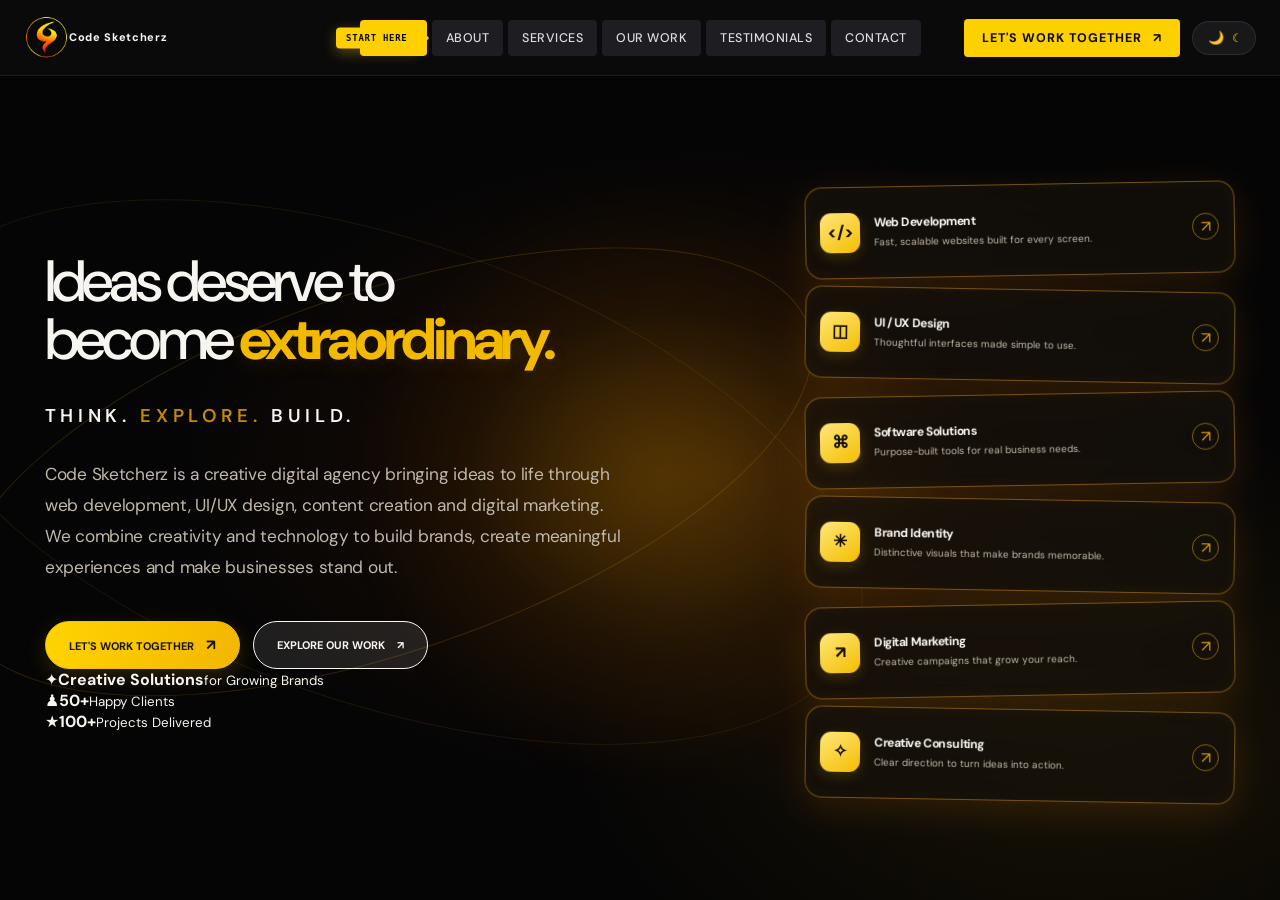
==== commit 418d2d4e: "Merge branch 'main' of https://github.com/nithishvn/CodeSketcherzPortfolio" ====
--- a/index.html
+++ b/index.html
@@ -105,109 +105,42 @@
                     </div>
                 </div>
 
-                <div class="hero-visual" aria-label="Code Sketcherz six services">
-                    <div class="hero-visual-halo" aria-hidden="true"></div>
-                    <img class="hero-emblem" src="Images/hero-orbital-flame.png" alt="Code Sketcherz golden orbital flame emblem">
-
-                    <button class="hero-service-card hero-card-web" data-section="services">
-                        <span class="hero-service-icon">&lt;/&gt;</span>
-                        <span class="hero-service-copy"><strong>Web Development</strong><small>Fast, modern websites built for your brand.</small></span>
-                        <span class="hero-service-arrow">↗</span>
-                    </button>
-                    <button class="hero-service-card hero-card-ux" data-section="services">
-                        <span class="hero-service-icon">◈</span>
-                        <span class="hero-service-copy"><strong>UI / UX Design</strong><small>Simple, intuitive digital experiences.</small></span>
-                        <span class="hero-service-arrow">↗</span>
-                    </button>
-                    <button class="hero-service-card hero-card-software" data-section="services">
-                        <span class="hero-service-icon">⌘</span>
-                        <span class="hero-service-copy"><strong>Software Solutions</strong><small>Smart tools that simplify your workflow.</small></span>
-                        <span class="hero-service-arrow">↗</span>
-                    </button>
-                    <button class="hero-service-card hero-card-brand" data-section="services">
-                        <span class="hero-service-icon">◎</span>
-                        <span class="hero-service-copy"><strong>Brand Identity</strong><small>Distinctive visuals that make you stand out.</small></span>
-                        <span class="hero-service-arrow">↗</span>
-                    </button>
-                    <button class="hero-service-card hero-card-marketing" data-section="services">
-                        <span class="hero-service-icon">↗</span>
-                        <span class="hero-service-copy"><strong>Digital Marketing</strong><small>Creative campaigns that grow your reach.</small></span>
-                        <span class="hero-service-arrow">↗</span>
-                    </button>
-                    <button class="hero-service-card hero-card-consulting" data-section="services">
-                        <span class="hero-service-icon">✧</span>
-                        <span class="hero-service-copy"><strong>Creative Consulting</strong><small>Clear strategies that turn ideas into action.</small></span>
-                        <span class="hero-service-arrow">↗</span>
-                    </button>
-                </div>
-
-                
-<!-- HERO SOCIAL MEDIA LINKS -->
-<div class="hero-social-grid">
-
-    <!-- Instagram -->
-    <a href="https://www.instagram.com/code_sketcherz_?xtok=cDYzY3htanU4OWM3"
-       target="_blank" rel="noopener noreferrer"
-       class="hero-social-icon" aria-label="Instagram">
-        <svg viewBox="0 0 24 24" width="17" height="17" fill="none"
-             stroke="currentColor" stroke-width="2"
-             stroke-linecap="round" stroke-linejoin="round">
-            <rect x="2" y="2" width="20" height="20" rx="5"/>
-            <path d="M16 11.37A4 4 0 1 1 12.63 8 4 4 0 0 1 16 11.37z"/>
-            <line x1="17.5" y1="6.5" x2="17.51" y2="6.5"/>
-        </svg>
-    </a>
-
-    <!-- YouTube -->
-    <a href="https://youtube.com/@codesketcherz?si=5yGufiiRentaiZxp"
-       target="_blank" rel="noopener noreferrer"
-       class="hero-social-icon" aria-label="YouTube">
-        <svg viewBox="0 0 24 24" width="18" height="18" fill="currentColor">
-            <path d="M23.498 6.186a3.016 3.016 0 0 0-2.122-2.136C19.505 3.545 12 3.545 12 3.545s-7.505 0-9.377.505A3.017 3.017 0 0 0 .502 6.186C0 8.07 0 12 0 12s0 3.93.502 5.814a3.016 3.016 0 0 0 2.122 2.136c1.871.505 9.376.505 9.376.505s7.505 0 9.377-.505a3.015 3.015 0 0 0 2.122-2.136C24 15.93 24 12 24 12s0-3.93-.502-5.814zM9.545 15.568V8.432L15.818 12l-6.273 3.568z"/>
-        </svg>
-    </a>
-
-    <!-- LinkedIn -->
-    <a href="https://www.linkedin.com/in/code-sketcherz-11259b449?utm_source=share_via&utm_content=profile&utm_medium=member_android"
-       target="_blank" rel="noopener noreferrer"
-       class="hero-social-icon" aria-label="LinkedIn">
-        <svg viewBox="0 0 24 24" width="17" height="17" fill="currentColor">
-            <path d="M19 0h-14c-2.761 0-5 2.239-5 5v14c0 2.761 2.239 5 5 5h14c2.762 0 5-2.239 5-5v-14c0-2.761-2.238-5-5-5zm-11 19h-3v-11h3v11zm-1.5-12.268c-.966 0-1.75-.79-1.75-1.764s.784-1.764 1.75-1.764 1.75.79 1.75 1.764-.783 1.764-1.75 1.764zm13.5 12.268h-3v-5.604c0-3.368-4-3.113-4 0v5.604h-3v-11h3v1.765c1.396-2.586 7-2.777 7 2.476v6.759z"/>
-        </svg>
-    </a>
-
-    <!-- Facebook -->
-    <a href="https://www.facebook.com/profile.php?id=61596188312309"
-       target="_blank" rel="noopener noreferrer"
-       class="hero-social-icon" aria-label="Facebook">
-        <svg viewBox="0 0 24 24" width="17" height="17" fill="currentColor">
-            <path d="M24 12.073c0-6.627-5.373-12-12-12s-12 5.373-12 12c0 5.99 4.388 10.954 10.125 11.854v-8.385H7.078v-3.47h3.047V9.43c0-3.007 1.792-4.669 4.533-4.669 1.312 0 2.686.235 2.686.235v2.953H15.83c-1.491 0-1.956.925-1.956 1.874v2.25h3.328l-.532 3.47h-2.796v8.385C19.612 23.027 24 18.062 24 12.073z"/>
-        </svg>
-    </a>
-
-    <!-- GitHub -->
-    <a href="https://github.com/codesketchers"
-       target="_blank" rel="noopener noreferrer"
-       class="hero-social-icon" aria-label="GitHub">
-        <svg viewBox="0 0 24 24" width="17" height="17" fill="currentColor">
-            <path fill-rule="evenodd" clip-rule="evenodd" d="M12 2C6.477 2 2 6.484 2 12.017c0 4.425 2.865 8.18 6.839 9.504.5.092.682-.217.682-.483 0-.237-.008-.868-.013-1.703-2.782.605-3.369-1.343-3.369-1.343-.454-1.158-1.11-1.466-1.11-1.466-.908-.62.069-.608.069-.608 1.003.07 1.53 1.032 1.53 1.032.892 1.53 2.341 1.088 2.91.832.092-.647.35-1.088.636-1.338-2.22-.253-4.555-1.113-4.555-4.951 0-1.093.39-1.988 1.029-2.688-.103-.253-.446-1.272.098-2.65 0 0 .84-.27 2.75 1.026A9.564 9.564 0 0112 6.844c.85.004 1.705.115 2.504.337 1.909-1.296 2.747-1.027 2.747-1.027.546 1.379.202 2.398.1 2.651.64.7 1.028 1.595 1.028 2.688 0 3.848-2.339 4.695-4.566 4.943.359.309.678.92.678 1.855 0 1.338-.012 2.419-.012 2.747 0 .268.18.58.688.482A10.019 10.019 0 0022 12.017C22 6.484 17.522 2 12 2z"/>
-        </svg>
-    </a>
-
-    <!-- WhatsApp -->
-    <a href="https://wa.me/919999999999"
-       target="_blank" rel="noopener noreferrer"
-       class="hero-social-icon" aria-label="WhatsApp">
-        <svg viewBox="0 0 24 24" width="16" height="16" fill="currentColor">
-                                            <path d="M.057 24l1.687-6.163c-1.041-1.804-1.588-3.849-1.587-5.946.003-6.556 5.338-11.891 11.893-11.891 3.181.001 6.167 1.24 8.413 3.488 2.245 2.248 3.481 5.236 3.48 8.414-.003 6.557-5.338 11.892-11.893 11.892-1.99-.001-3.951-.5-5.688-1.448l-6.305 1.654zm6.597-3.807c1.676.995 3.276 1.591 5.392 1.592 5.448 0 9.886-4.434 9.889-9.885.002-5.462-4.415-9.89-9.881-9.892-5.452 0-9.887 4.434-9.889 9.884-.001 2.225.651 3.891 1.746 5.634l-.999 3.648 3.742-.981zm11.387-5.464c-.074-.124-.272-.198-.57-.347-.297-.149-1.758-.868-2.031-.967-.272-.099-.47-.149-.669.149-.198.297-.768.967-.941 1.165-.173.198-.347.223-.644.074-.297-.149-1.255-.462-2.39-1.475-.883-.788-1.48-1.761-1.653-2.059-.173-.297-.018-.458.13-.606.134-.133.297-.347.446-.521.151-.172.2-.296.3-.495.099-.198.05-.372-.025-.521-.075-.148-.669-1.611-.916-2.206-.242-.579-.487-.501-.669-.51l-.57-.01c-.198 0-.52.074-.792.372s-1.04 1.016-1.04 2.479 1.065 2.876 1.213 3.074c.149.198 2.095 3.2 5.076 4.487.709.306 1.263.489 1.694.626.712.226 1.36.194 1.872.118.571-.085 1.758-.719 2.006-1.413.248-.695.248-1.29.173-1.414z"/>
-                                        </svg>
-    </a>
-
-</div>
-
-            </div>
-        </div>
-    </section>
+      <div class="hero-services" aria-label="Our six services">
+        <button class="hero-service-card" data-section="services">
+          <span class="hero-service-icon">&lt;/&gt;</span>
+          <span class="hero-service-copy"><strong>Web Development</strong><small>Fast, scalable websites built for every screen.</small></span>
+          <span class="hero-service-arrow">↗</span>
+        </button>
+        <button class="hero-service-card" data-section="services">
+          <span class="hero-service-icon">◫</span>
+          <span class="hero-service-copy"><strong>UI / UX Design</strong><small>Thoughtful interfaces made simple to use.</small></span>
+          <span class="hero-service-arrow">↗</span>
+        </button>
+        <button class="hero-service-card" data-section="services">
+          <span class="hero-service-icon">⌘</span>
+          <span class="hero-service-copy"><strong>Software Solutions</strong><small>Purpose-built tools for real business needs.</small></span>
+          <span class="hero-service-arrow">↗</span>
+        </button>
+        <button class="hero-service-card" data-section="services">
+          <span class="hero-service-icon">✳</span>
+          <span class="hero-service-copy"><strong>Brand Identity</strong><small>Distinctive visuals that make brands memorable.</small></span>
+          <span class="hero-service-arrow">↗</span>
+        </button>
+        <button class="hero-service-card" data-section="services">
+          <span class="hero-service-icon">↗</span>
+          <span class="hero-service-copy"><strong>Digital Marketing</strong><small>Creative campaigns that grow your reach.</small></span>
+          <span class="hero-service-arrow">↗</span>
+        </button>
+        <button class="hero-service-card" data-section="services">
+          <span class="hero-service-icon">✧</span>
+          <span class="hero-service-copy"><strong>Creative Consulting</strong><small>Clear direction to turn ideas into action.</small></span>
+          <span class="hero-service-arrow">↗</span>
+        </button>
+      </div>
+    </div>
+  </div>
+</section>
+
 
         <!-- =====================================
              01 / ABOUT PAGE (STUDIO MANIFESTO)
@@ -384,14 +317,16 @@
                             <div class="footer-social-wrapper">
                                 <h5 class="footer-social-label">FOLLOW US</h5>
                                 <div class="footer-social-grid">
-                                    <a href="https://www.instagram.com/code_sketcherz_?xtok=cDYzY3htanU4OWM3" target="_blank" rel="noopener noreferrer" class="footer-social-icon" aria-label="Instagram">
+                                    <!-- Instagram -->
+                                    <a href="https://instagram.com/_code_sketchers_" target="_blank" rel="noopener noreferrer" class="footer-social-icon" aria-label="Instagram">
                                         <svg viewBox="0 0 24 24" width="16" height="16" fill="none" stroke="currentColor" stroke-width="2" stroke-linecap="round" stroke-linejoin="round">
                                             <rect x="2" y="2" width="20" height="20" rx="5" ry="5"></rect>
                                             <path d="M16 11.37A4 4 0 1 1 12.63 8 4 4 0 0 1 16 11.37z"></path>
                                             <line x1="17.5" y1="6.5" x2="17.51" y2="6.5"></line>
                                         </svg>
                                     </a>
-                                    <a href="https://youtube.com/@codesketcherz?si=5yGufiiRentaiZxp" target="_blank" rel="noopener noreferrer" class="footer-social-icon" aria-label="YouTube">
+                                    <!-- YouTube -->
+                                    <a href="https://youtube.com/@codesketchers" target="_blank" rel="noopener noreferrer" class="footer-social-icon" aria-label="YouTube">
                                         <svg viewBox="0 0 24 24" width="17" height="17" fill="currentColor">
                                             <path d="M23.498 6.186a3.016 3.016 0 0 0-2.122-2.136C19.505 3.545 12 3.545 12 3.545s-7.505 0-9.377.505A3.017 3.017 0 0 0 .502 6.186C0 8.07 0 12 0 12s0 3.93.502 5.814a3.016 3.016 0 0 0 2.122 2.136c1.871.505 9.376.505 9.376.505s7.505 0 9.377-.505a3.015 3.015 0 0 0 2.122-2.136C24 15.93 24 12 24 12s0-3.93-.502-5.814zM9.545 15.568V8.432L15.818 12l-6.273 3.568z"/>
                                         </svg>
@@ -401,7 +336,8 @@
                                             <path d="M19 0h-14c-2.761 0-5 2.239-5 5v14c0 2.761 2.239 5 5 5h14c2.762 0 5-2.239 5-5v-14c0-2.761-2.238-5-5-5zm-11 19h-3v-11h3v11zm-1.5-12.268c-.966 0-1.75-.79-1.75-1.764s.784-1.764 1.75-1.764 1.75.79 1.75 1.764-.783 1.764-1.75 1.764zm13.5 12.268h-3v-5.604c0-3.368-4-3.113-4 0v5.604h-3v-11h3v1.765c1.396-2.586 7-2.777 7 2.476v6.759z"/>
                                         </svg>
                                     </a>
-                                    <a href="https://www.facebook.com/profile.php?id=61596188312309" target="_blank" rel="noopener noreferrer" class="footer-social-icon" aria-label="Facebook">
+                                    <!-- Facebook -->
+                                    <a href="https://facebook.com/codesketchers" target="_blank" rel="noopener noreferrer" class="footer-social-icon" aria-label="Facebook">
                                         <svg viewBox="0 0 24 24" width="16" height="16" fill="currentColor">
                                             <path d="M24 12.073c0-6.627-5.373-12-12-12s-12 5.373-12 12c0 5.99 4.388 10.954 10.125 11.854v-8.385H7.078v-3.47h3.047V9.43c0-3.007 1.792-4.669 4.533-4.669 1.312 0 2.686.235 2.686.235v2.953H15.83c-1.491 0-1.956.925-1.956 1.874v2.25h3.328l-.532 3.47h-2.796v8.385C19.612 23.027 24 18.062 24 12.073z"/>
                                         </svg>
@@ -753,14 +689,16 @@
                             <div class="footer-social-wrapper">
                                 <h5 class="footer-social-label">FOLLOW US</h5>
                                 <div class="footer-social-grid">
-                                    <a href="https://www.instagram.com/code_sketcherz_?xtok=cDYzY3htanU4OWM3" target="_blank" rel="noopener noreferrer" class="footer-social-icon" aria-label="Instagram">
+                                    <!-- Instagram -->
+                                    <a href="https://instagram.com/_code_sketchers_" target="_blank" rel="noopener noreferrer" class="footer-social-icon" aria-label="Instagram">
                                         <svg viewBox="0 0 24 24" width="16" height="16" fill="none" stroke="currentColor" stroke-width="2" stroke-linecap="round" stroke-linejoin="round">
                                             <rect x="2" y="2" width="20" height="20" rx="5" ry="5"></rect>
                                             <path d="M16 11.37A4 4 0 1 1 12.63 8 4 4 0 0 1 16 11.37z"></path>
                                             <line x1="17.5" y1="6.5" x2="17.51" y2="6.5"></line>
                                         </svg>
                                     </a>
-                                    <a href="https://youtube.com/@codesketcherz?si=5yGufiiRentaiZxp" target="_blank" rel="noopener noreferrer" class="footer-social-icon" aria-label="YouTube">
+                                    <!-- YouTube -->
+                                    <a href="https://youtube.com/@codesketchers" target="_blank" rel="noopener noreferrer" class="footer-social-icon" aria-label="YouTube">
                                         <svg viewBox="0 0 24 24" width="17" height="17" fill="currentColor">
                                             <path d="M23.498 6.186a3.016 3.016 0 0 0-2.122-2.136C19.505 3.545 12 3.545 12 3.545s-7.505 0-9.377.505A3.017 3.017 0 0 0 .502 6.186C0 8.07 0 12 0 12s0 3.93.502 5.814a3.016 3.016 0 0 0 2.122 2.136c1.871.505 9.376.505 9.376.505s7.505 0 9.377-.505a3.015 3.015 0 0 0 2.122-2.136C24 15.93 24 12 24 12s0-3.93-.502-5.814zM9.545 15.568V8.432L15.818 12l-6.273 3.568z"/>
                                         </svg>
@@ -770,7 +708,8 @@
                                             <path d="M19 0h-14c-2.761 0-5 2.239-5 5v14c0 2.761 2.239 5 5 5h14c2.762 0 5-2.239 5-5v-14c0-2.761-2.238-5-5-5zm-11 19h-3v-11h3v11zm-1.5-12.268c-.966 0-1.75-.79-1.75-1.764s.784-1.764 1.75-1.764 1.75.79 1.75 1.764-.783 1.764-1.75 1.764zm13.5 12.268h-3v-5.604c0-3.368-4-3.113-4 0v5.604h-3v-11h3v1.765c1.396-2.586 7-2.777 7 2.476v6.759z"/>
                                         </svg>
                                     </a>
-                                    <a href="https://www.facebook.com/profile.php?id=61596188312309" target="_blank" rel="noopener noreferrer" class="footer-social-icon" aria-label="Facebook">
+                                    <!-- Facebook -->
+                                    <a href="https://facebook.com/codesketchers" target="_blank" rel="noopener noreferrer" class="footer-social-icon" aria-label="Facebook">
                                         <svg viewBox="0 0 24 24" width="16" height="16" fill="currentColor">
                                             <path d="M24 12.073c0-6.627-5.373-12-12-12s-12 5.373-12 12c0 5.99 4.388 10.954 10.125 11.854v-8.385H7.078v-3.47h3.047V9.43c0-3.007 1.792-4.669 4.533-4.669 1.312 0 2.686.235 2.686.235v2.953H15.83c-1.491 0-1.956.925-1.956 1.874v2.25h3.328l-.532 3.47h-2.796v8.385C19.612 23.027 24 18.062 24 12.073z"/>
                                         </svg>
@@ -946,14 +885,16 @@
                             <div class="footer-social-wrapper">
                                 <h5 class="footer-social-label">FOLLOW US</h5>
                                 <div class="footer-social-grid">
-                                    <a href="https://www.instagram.com/code_sketcherz_?xtok=cDYzY3htanU4OWM3" target="_blank" rel="noopener noreferrer" class="footer-social-icon" aria-label="Instagram">
+                                    <!-- Instagram -->
+                                    <a href="https://instagram.com/_code_sketchers_" target="_blank" rel="noopener noreferrer" class="footer-social-icon" aria-label="Instagram">
                                         <svg viewBox="0 0 24 24" width="16" height="16" fill="none" stroke="currentColor" stroke-width="2" stroke-linecap="round" stroke-linejoin="round">
                                             <rect x="2" y="2" width="20" height="20" rx="5" ry="5"></rect>
                                             <path d="M16 11.37A4 4 0 1 1 12.63 8 4 4 0 0 1 16 11.37z"></path>
                                             <line x1="17.5" y1="6.5" x2="17.51" y2="6.5"></line>
                                         </svg>
                                     </a>
-                                    <a href="https://youtube.com/@codesketcherz?si=5yGufiiRentaiZxp" target="_blank" rel="noopener noreferrer" class="footer-social-icon" aria-label="YouTube">
+                                    <!-- YouTube -->
+                                    <a href="https://youtube.com/@codesketchers" target="_blank" rel="noopener noreferrer" class="footer-social-icon" aria-label="YouTube">
                                         <svg viewBox="0 0 24 24" width="17" height="17" fill="currentColor">
                                             <path d="M23.498 6.186a3.016 3.016 0 0 0-2.122-2.136C19.505 3.545 12 3.545 12 3.545s-7.505 0-9.377.505A3.017 3.017 0 0 0 .502 6.186C0 8.07 0 12 0 12s0 3.93.502 5.814a3.016 3.016 0 0 0 2.122 2.136c1.871.505 9.376.505 9.376.505s7.505 0 9.377-.505a3.015 3.015 0 0 0 2.122-2.136C24 15.93 24 12 24 12s0-3.93-.502-5.814zM9.545 15.568V8.432L15.818 12l-6.273 3.568z"/>
                                         </svg>
@@ -963,7 +904,8 @@
                                             <path d="M19 0h-14c-2.761 0-5 2.239-5 5v14c0 2.761 2.239 5 5 5h14c2.762 0 5-2.239 5-5v-14c0-2.761-2.238-5-5-5zm-11 19h-3v-11h3v11zm-1.5-12.268c-.966 0-1.75-.79-1.75-1.764s.784-1.764 1.75-1.764 1.75.79 1.75 1.764-.783 1.764-1.75 1.764zm13.5 12.268h-3v-5.604c0-3.368-4-3.113-4 0v5.604h-3v-11h3v1.765c1.396-2.586 7-2.777 7 2.476v6.759z"/>
                                         </svg>
                                     </a>
-                                    <a href="https://www.facebook.com/profile.php?id=61596188312309" target="_blank" rel="noopener noreferrer" class="footer-social-icon" aria-label="Facebook">
+                                    <!-- Facebook -->
+                                    <a href="https://facebook.com/codesketchers" target="_blank" rel="noopener noreferrer" class="footer-social-icon" aria-label="Facebook">
                                         <svg viewBox="0 0 24 24" width="16" height="16" fill="currentColor">
                                             <path d="M24 12.073c0-6.627-5.373-12-12-12s-12 5.373-12 12c0 5.99 4.388 10.954 10.125 11.854v-8.385H7.078v-3.47h3.047V9.43c0-3.007 1.792-4.669 4.533-4.669 1.312 0 2.686.235 2.686.235v2.953H15.83c-1.491 0-1.956.925-1.956 1.874v2.25h3.328l-.532 3.47h-2.796v8.385C19.612 23.027 24 18.062 24 12.073z"/>
                                         </svg>
@@ -1273,14 +1215,16 @@
                             <div class="footer-social-wrapper">
                                 <h5 class="footer-social-label">FOLLOW US</h5>
                                 <div class="footer-social-grid">
-                                    <a href="https://www.instagram.com/code_sketcherz_?xtok=cDYzY3htanU4OWM3" target="_blank" rel="noopener noreferrer" class="footer-social-icon" aria-label="Instagram">
+                                    <!-- Instagram -->
+                                    <a href="https://instagram.com/_code_sketchers_" target="_blank" rel="noopener noreferrer" class="footer-social-icon" aria-label="Instagram">
                                         <svg viewBox="0 0 24 24" width="16" height="16" fill="none" stroke="currentColor" stroke-width="2" stroke-linecap="round" stroke-linejoin="round">
                                             <rect x="2" y="2" width="20" height="20" rx="5" ry="5"></rect>
                                             <path d="M16 11.37A4 4 0 1 1 12.63 8 4 4 0 0 1 16 11.37z"></path>
                                             <line x1="17.5" y1="6.5" x2="17.51" y2="6.5"></line>
                                         </svg>
                                     </a>
-                                    <a href="https://youtube.com/@codesketcherz?si=5yGufiiRentaiZxp" target="_blank" rel="noopener noreferrer" class="footer-social-icon" aria-label="YouTube">
+                                    <!-- YouTube -->
+                                    <a href="https://youtube.com/@codesketchers" target="_blank" rel="noopener noreferrer" class="footer-social-icon" aria-label="YouTube">
                                         <svg viewBox="0 0 24 24" width="17" height="17" fill="currentColor">
                                             <path d="M23.498 6.186a3.016 3.016 0 0 0-2.122-2.136C19.505 3.545 12 3.545 12 3.545s-7.505 0-9.377.505A3.017 3.017 0 0 0 .502 6.186C0 8.07 0 12 0 12s0 3.93.502 5.814a3.016 3.016 0 0 0 2.122 2.136c1.871.505 9.376.505 9.376.505s7.505 0 9.377-.505a3.015 3.015 0 0 0 2.122-2.136C24 15.93 24 12 24 12s0-3.93-.502-5.814zM9.545 15.568V8.432L15.818 12l-6.273 3.568z"/>
                                         </svg>
@@ -1290,7 +1234,8 @@
                                             <path d="M19 0h-14c-2.761 0-5 2.239-5 5v14c0 2.761 2.239 5 5 5h14c2.762 0 5-2.239 5-5v-14c0-2.761-2.238-5-5-5zm-11 19h-3v-11h3v11zm-1.5-12.268c-.966 0-1.75-.79-1.75-1.764s.784-1.764 1.75-1.764 1.75.79 1.75 1.764-.783 1.764-1.75 1.764zm13.5 12.268h-3v-5.604c0-3.368-4-3.113-4 0v5.604h-3v-11h3v1.765c1.396-2.586 7-2.777 7 2.476v6.759z"/>
                                         </svg>
                                     </a>
-                                    <a href="https://www.facebook.com/profile.php?id=61596188312309" target="_blank" rel="noopener noreferrer" class="footer-social-icon" aria-label="Facebook">
+                                    <!-- Facebook -->
+                                    <a href="https://facebook.com/codesketchers" target="_blank" rel="noopener noreferrer" class="footer-social-icon" aria-label="Facebook">
                                         <svg viewBox="0 0 24 24" width="16" height="16" fill="currentColor">
                                             <path d="M24 12.073c0-6.627-5.373-12-12-12s-12 5.373-12 12c0 5.99 4.388 10.954 10.125 11.854v-8.385H7.078v-3.47h3.047V9.43c0-3.007 1.792-4.669 4.533-4.669 1.312 0 2.686.235 2.686.235v2.953H15.83c-1.491 0-1.956.925-1.956 1.874v2.25h3.328l-.532 3.47h-2.796v8.385C19.612 23.027 24 18.062 24 12.073z"/>
                                         </svg>
@@ -1484,14 +1429,16 @@
                             <div class="footer-social-wrapper">
                                 <h5 class="footer-social-label">FOLLOW US</h5>
                                 <div class="footer-social-grid">
-                                    <a href="https://www.instagram.com/code_sketcherz_?xtok=cDYzY3htanU4OWM3" target="_blank" rel="noopener noreferrer" class="footer-social-icon" aria-label="Instagram">
+                                    <!-- Instagram -->
+                                    <a href="https://instagram.com/_code_sketchers_" target="_blank" rel="noopener noreferrer" class="footer-social-icon" aria-label="Instagram">
                                         <svg viewBox="0 0 24 24" width="16" height="16" fill="none" stroke="currentColor" stroke-width="2" stroke-linecap="round" stroke-linejoin="round">
                                             <rect x="2" y="2" width="20" height="20" rx="5" ry="5"></rect>
                                             <path d="M16 11.37A4 4 0 1 1 12.63 8 4 4 0 0 1 16 11.37z"></path>
                                             <line x1="17.5" y1="6.5" x2="17.51" y2="6.5"></line>
                                         </svg>
                                     </a>
-                                    <a href="https://youtube.com/@codesketcherz?si=5yGufiiRentaiZxp" target="_blank" rel="noopener noreferrer" class="footer-social-icon" aria-label="YouTube">
+                                    <!-- YouTube -->
+                                    <a href="https://youtube.com/@codesketchers" target="_blank" rel="noopener noreferrer" class="footer-social-icon" aria-label="YouTube">
                                         <svg viewBox="0 0 24 24" width="17" height="17" fill="currentColor">
                                             <path d="M23.498 6.186a3.016 3.016 0 0 0-2.122-2.136C19.505 3.545 12 3.545 12 3.545s-7.505 0-9.377.505A3.017 3.017 0 0 0 .502 6.186C0 8.07 0 12 0 12s0 3.93.502 5.814a3.016 3.016 0 0 0 2.122 2.136c1.871.505 9.376.505 9.376.505s7.505 0 9.377-.505a3.015 3.015 0 0 0 2.122-2.136C24 15.93 24 12 24 12s0-3.93-.502-5.814zM9.545 15.568V8.432L15.818 12l-6.273 3.568z"/>
                                         </svg>
@@ -1501,7 +1448,8 @@
                                             <path d="M19 0h-14c-2.761 0-5 2.239-5 5v14c0 2.761 2.239 5 5 5h14c2.762 0 5-2.239 5-5v-14c0-2.761-2.238-5-5-5zm-11 19h-3v-11h3v11zm-1.5-12.268c-.966 0-1.75-.79-1.75-1.764s.784-1.764 1.75-1.764 1.75.79 1.75 1.764-.783 1.764-1.75 1.764zm13.5 12.268h-3v-5.604c0-3.368-4-3.113-4 0v5.604h-3v-11h3v1.765c1.396-2.586 7-2.777 7 2.476v6.759z"/>
                                         </svg>
                                     </a>
-                                    <a href="https://www.facebook.com/profile.php?id=61596188312309" target="_blank" rel="noopener noreferrer" class="footer-social-icon" aria-label="Facebook">
+                                    <!-- Facebook -->
+                                    <a href="https://facebook.com/codesketchers" target="_blank" rel="noopener noreferrer" class="footer-social-icon" aria-label="Facebook">
                                         <svg viewBox="0 0 24 24" width="16" height="16" fill="currentColor">
                                             <path d="M24 12.073c0-6.627-5.373-12-12-12s-12 5.373-12 12c0 5.99 4.388 10.954 10.125 11.854v-8.385H7.078v-3.47h3.047V9.43c0-3.007 1.792-4.669 4.533-4.669 1.312 0 2.686.235 2.686.235v2.953H15.83c-1.491 0-1.956.925-1.956 1.874v2.25h3.328l-.532 3.47h-2.796v8.385C19.612 23.027 24 18.062 24 12.073z"/>
                                         </svg>
@@ -1612,7 +1560,7 @@
                                 <span class="contact-detail-icon">◎</span>
                                 <div>
                                     <small>FOLLOW OUR JOURNEY</small>
-                                    <a href="https://www.instagram.com/code_sketcherz_?xtok=cDYzY3htanU4OWM3"
+                                    <a href="https://instagram.com/_code_sketchers_"
                                         target="_blank" rel="noopener">
                                         Instagram ↗
                                     </a>
@@ -1623,7 +1571,7 @@
                                 <span class="contact-detail-icon">▶</span>
                                 <div>
                                     <small>WATCH OUR CONTENT</small>
-                                    <a href="https://youtube.com/@codesketcherz?si=5yGufiiRentaiZxp"
+                                    <a href="https://youtube.com/@codesketchers"
                                         target="_blank" rel="noopener">
                                         YouTube ↗
                                     </a>
@@ -1642,9 +1590,7 @@
                             </div>
 
 
-                            <div class="contact-decoration">C<span>•</span>Z</div>
-
-                        </div>
+                        <!-- RIGHT CONTACT FORM -->
 
                         <div class="contact-form-card">
 
@@ -1819,14 +1765,16 @@
                             <div class="footer-social-wrapper">
                                 <h5 class="footer-social-label">FOLLOW US</h5>
                                 <div class="footer-social-grid">
-                                    <a href="https://www.instagram.com/code_sketcherz_?xtok=cDYzY3htanU4OWM3" target="_blank" rel="noopener noreferrer" class="footer-social-icon" aria-label="Instagram">
+                                    <!-- Instagram -->
+                                    <a href="https://instagram.com/_code_sketchers_" target="_blank" rel="noopener noreferrer" class="footer-social-icon" aria-label="Instagram">
                                         <svg viewBox="0 0 24 24" width="16" height="16" fill="none" stroke="currentColor" stroke-width="2" stroke-linecap="round" stroke-linejoin="round">
                                             <rect x="2" y="2" width="20" height="20" rx="5" ry="5"></rect>
                                             <path d="M16 11.37A4 4 0 1 1 12.63 8 4 4 0 0 1 16 11.37z"></path>
                                             <line x1="17.5" y1="6.5" x2="17.51" y2="6.5"></line>
                                         </svg>
                                     </a>
-                                    <a href="https://youtube.com/@codesketcherz?si=5yGufiiRentaiZxp" target="_blank" rel="noopener noreferrer" class="footer-social-icon" aria-label="YouTube">
+                                    <!-- YouTube -->
+                                    <a href="https://youtube.com/@codesketchers" target="_blank" rel="noopener noreferrer" class="footer-social-icon" aria-label="YouTube">
                                         <svg viewBox="0 0 24 24" width="17" height="17" fill="currentColor">
                                             <path d="M23.498 6.186a3.016 3.016 0 0 0-2.122-2.136C19.505 3.545 12 3.545 12 3.545s-7.505 0-9.377.505A3.017 3.017 0 0 0 .502 6.186C0 8.07 0 12 0 12s0 3.93.502 5.814a3.016 3.016 0 0 0 2.122 2.136c1.871.505 9.376.505 9.376.505s7.505 0 9.377-.505a3.015 3.015 0 0 0 2.122-2.136C24 15.93 24 12 24 12s0-3.93-.502-5.814zM9.545 15.568V8.432L15.818 12l-6.273 3.568z"/>
                                         </svg>
@@ -1836,7 +1784,8 @@
                                             <path d="M19 0h-14c-2.761 0-5 2.239-5 5v14c0 2.761 2.239 5 5 5h14c2.762 0 5-2.239 5-5v-14c0-2.761-2.238-5-5-5zm-11 19h-3v-11h3v11zm-1.5-12.268c-.966 0-1.75-.79-1.75-1.764s.784-1.764 1.75-1.764 1.75.79 1.75 1.764-.783 1.764-1.75 1.764zm13.5 12.268h-3v-5.604c0-3.368-4-3.113-4 0v5.604h-3v-11h3v1.765c1.396-2.586 7-2.777 7 2.476v6.759z"/>
                                         </svg>
                                     </a>
-                                    <a href="https://www.facebook.com/profile.php?id=61596188312309" target="_blank" rel="noopener noreferrer" class="footer-social-icon" aria-label="Facebook">
+                                    <!-- Facebook -->
+                                    <a href="https://facebook.com/codesketchers" target="_blank" rel="noopener noreferrer" class="footer-social-icon" aria-label="Facebook">
                                         <svg viewBox="0 0 24 24" width="16" height="16" fill="currentColor">
                                             <path d="M24 12.073c0-6.627-5.373-12-12-12s-12 5.373-12 12c0 5.99 4.388 10.954 10.125 11.854v-8.385H7.078v-3.47h3.047V9.43c0-3.007 1.792-4.669 4.533-4.669 1.312 0 2.686.235 2.686.235v2.953H15.83c-1.491 0-1.956.925-1.956 1.874v2.25h3.328l-.532 3.47h-2.796v8.385C19.612 23.027 24 18.062 24 12.073z"/>
                                         </svg>
--- a/css/style.css
+++ b/css/style.css
@@ -25,7 +25,7 @@
   --bg-surface: #18181b;
   --bg-header: rgba(11, 11, 11, 0.92);
   --nav-bg: #1e1e22;
-  --nav-text: #f4f4f5;
+  --nav-text: #dcdce4;
   --nav-hover-bg: #fed000;
   --nav-hover-text: #0b0b0b;
   --cta-bg: #fed000;
@@ -3944,1383 +3944,8 @@
   color: #ffffff !important;
 }
 
-.footer-cs-badge {
-  background: transparent !important;
-  box-shadow: none !important;
-  width: 54px;
-  height: 54px;
-  border-radius: 0;
-  overflow: visible;
-}
-
-.footer-logo-image {
-  display: block;
-  width: 100%;
-  height: 100%;
-  object-fit: contain;
-}
-
-.footer-logo-dark {
-  display: none;
-}
-
-[data-theme="dark"] .footer-logo-light {
-  display: none;
-}
-
-[data-theme="dark"] .footer-logo-dark {
-  display: block;
-}
-
-/* Light mode: beige contact card with dark, readable details */
-
-[data-theme="light"] .panel.contact .contact-info-card {
-  background: var(--card-beige) !important;
-}
-
-[data-theme="light"] .panel.contact .contact-detail a {
-  color: #141416;
-}
-
-[data-theme="light"] .panel.contact .contact-detail a:hover {
-  color: var(--accent-heading);
-}
-
-[data-theme="light"] .panel.contact .contact-detail small {
-  color: var(--section-muted);
-}
-
-[data-theme="light"] .panel.contact .contact-detail-icon {
-  border-color: rgba(20,20,22,.28);
-  color: var(--accent-heading);
-}
-
-[data-theme="light"] .panel.contact .contact-small-label {
-  color: var(--accent-heading);
-}
-
-
-/* ==========================================================================
-   CODE SKETCHERZ — HERO + HEADER REFRESH
-   Scoped to the header and hero only. Other sections remain unchanged.
-   ========================================================================== */
-
-.site-header {
-  grid-template-columns: minmax(220px, 1fr) auto minmax(250px, 1fr);
-  gap: 22px;
-  padding: 0 clamp(22px, 3.2vw, 58px);
-  background: color-mix(in srgb, var(--bg-header) 88%, transparent);
-  border-bottom-color: color-mix(in srgb, var(--border-subtle) 65%, transparent);
-}
-
-.brand { gap: 9px; }
-.brand-mark img {
-  width: 48px;
-  height: 48px;
-  object-fit: contain;
-  filter: drop-shadow(0 2px 8px rgba(255, 174, 0, .18));
-}
-.brand-text {
-  display: block;
-  font: 800 20px/1 'DM Sans', sans-serif;
-  letter-spacing: -.055em;
-  white-space: nowrap;
-}
-.header-nav { gap: clamp(2px, .5vw, 9px); }
-.nav-item {
-  position: relative;
-  padding: 11px 12px;
-  border-radius: 0;
-  background: transparent;
-  font: 600 12px/1 'DM Sans', sans-serif;
-  letter-spacing: -.015em;
-}
-.nav-item::after {
-  content: "";
-  position: absolute;
-  left: 12px; right: 12px; bottom: 1px;
-  height: 2px;
-  background: #f5b900;
-  transform: scaleX(0);
-  transform-origin: left;
-  transition: transform .22s ease;
-}
-.nav-item:hover, .nav-item.active {
-  background: transparent;
-  color: var(--nav-hover-text);
-}
-.nav-item:hover::after, .nav-item.active::after { transform: scaleX(1); }
-
-.header-actions { gap: 12px; }
-.work-cta {
-  padding: 13px 21px;
-  border-radius: 999px;
-  background: #ffc20e;
-  color: #17130a;
-  font: 750 12px/1 'DM Sans', sans-serif;
-  letter-spacing: -.015em;
-}
-.work-cta span { color: #17130a; }
-.work-cta:hover { background: #ffd34d; color: #17130a; }
-
-.mode-toggle-btn {
-  position: relative;
-  min-width: 76px;
-  height: 40px;
-  justify-content: space-between;
-  padding: 4px 7px;
-  gap: 7px;
-  border-radius: 999px;
-  background: rgba(20,20,20,.92);
-  border: 1px solid rgba(255,255,255,.55);
-  color: #fff;
-  font-family: 'DM Sans', sans-serif;
-  letter-spacing: 0;
-}
-.mode-icon, .mode-text {
-  display: grid;
-  place-items: center;
-  width: 29px; height: 29px;
-  border-radius: 50%;
-  font-size: 17px;
-  line-height: 1;
-}
-.mode-icon { background: #fff; color: #171717; }
-.mode-text { color: #fff; font-size: 18px; }
-[data-theme="light"] .mode-toggle-btn {
-  background: #fff;
-  border-color: rgba(25,25,25,.55);
-  color: #171717;
-}
-[data-theme="light"] .mode-icon { background: #ffc20e; color: #171717; }
-[data-theme="light"] .mode-text { color: #777; }
-
-/* Hero canvas */
-.panel.hero {
-  --hero-ink: #111111;
-  --hero-muted: #4e4b45;
-  --hero-card: rgba(255,255,255,.84);
-  --hero-card-border: rgba(185,145,52,.18);
-  --hero-card-shadow: 0 13px 34px rgba(103,73,10,.13);
-  position: relative;
-  overflow: hidden;
-  color: var(--hero-ink);
-  background:
-    radial-gradient(ellipse at 68% 52%, rgba(255,196,45,.22), transparent 38%),
-    linear-gradient(120deg, #fffefa 0%, #fffaf0 56%, #f4e6c9 100%);
-}
-[data-theme="dark"] .panel.hero,
-:root:not([data-theme="light"]) .panel.hero {
-  --hero-ink: #f8f6ef;
-  --hero-muted: #c7c1b5;
-  --hero-card: rgba(30,28,25,.86);
-  --hero-card-border: rgba(255,190,36,.38);
-  --hero-card-shadow: 0 13px 36px rgba(0,0,0,.32), 0 0 22px rgba(255,172,0,.08);
-  background:
-    radial-gradient(ellipse at 72% 50%, rgba(255,160,0,.16), transparent 39%),
-    linear-gradient(115deg, #080808 0%, #101010 58%, #050505 100%);
-}
-.panel-inner.hero-inner { isolation: isolate; overflow: hidden; }
-.hero-inner::before, .hero-inner::after {
-  content: "";
-  position: absolute;
-  z-index: -1;
-  pointer-events: none;
-  width: 68vw; height: 30vw;
-  left: 69%; top: 49%;
-  border: 1px solid rgba(242,177,15,.28);
-  border-radius: 50%;
-  transform: translate(-50%,-50%) rotate(-22deg);
-}
-.hero-inner::after {
-  width: 74vw; height: 36vw;
-  transform: translate(-50%,-50%) rotate(18deg);
-  opacity: .55;
-}
-.hero-split-glow {
-  position: absolute;
-  z-index: -1;
-  top: -25%; bottom: -25%; left: 53%;
-  width: 18%;
-  transform: skewX(-28deg);
-  background: linear-gradient(90deg, transparent, rgba(255,190,35,.22), rgba(255,206,93,.06));
-  pointer-events: none;
-}
-[data-theme="dark"] .hero-split-glow,
-:root:not([data-theme="light"]) .hero-split-glow {
-  background: linear-gradient(90deg, transparent, rgba(255,178,0,.18), transparent);
-}
-.hero-orbit-glow {
-  position: absolute; z-index: -1;
-  width: min(46vw, 700px); aspect-ratio: 1;
-  left: 72%; top: 49%; transform: translate(-50%,-50%);
-  border-radius: 50%;
-  background: radial-gradient(circle, rgba(255,174,0,.24), rgba(255,129,0,.07) 42%, transparent 70%);
-  filter: blur(18px); pointer-events: none;
-}
-.hero-layout {
-  position: relative;
-  width: 100%; height: 100%; min-height: 620px;
-  padding: clamp(26px, 4vh, 48px) clamp(28px, 3.8vw, 64px) clamp(24px, 3vh, 42px);
-  display: grid;
-  grid-template-columns: minmax(470px, 1.06fr) minmax(440px, .94fr);
-  align-items: center;
-  gap: clamp(18px, 2.6vw, 42px);
-}
-.hero-copy { z-index: 3; max-width: 760px; align-self: center; }
-.hero-kicker {
-  display: inline-flex; align-items: center; gap: 11px;
-  margin: 0 0 clamp(18px, 3vh, 32px);
-  padding: 10px 17px;
-  border-radius: 999px;
-  background: rgba(255,190,43,.14);
-  color: var(--hero-ink);
-  font: 700 12px/1 'DM Sans', sans-serif;
-  letter-spacing: .035em;
-}
-.hero-kicker-dot {
-  width: 11px; height: 11px; border-radius: 50%;
-  background: #ffbd08; box-shadow: 0 0 12px rgba(255,189,8,.4);
-}
-.hero-copy h1 {
-  max-width: 800px; margin: 0;
-  color: var(--hero-ink);
-  font: 750 clamp(48px, 5.05vw, 82px)/.98 'DM Sans', sans-serif;
-  letter-spacing: -.068em;
-}
-.hero-copy h1 span {
-  color: #f3b900; font-weight: 800; letter-spacing: -.07em;
-  text-shadow: 0 5px 24px rgba(245,174,0,.13);
-}
-.hero-mantra {
-  margin: clamp(18px, 2.7vh, 28px) 0 0;
-  color: var(--hero-muted);
-  font: 650 clamp(15px, 1.6vw, 24px)/1.25 'DM Sans', sans-serif;
-  letter-spacing: .25em;
-}
-.hero-mantra span { color: #d49a00; }
-.hero-description {
-  max-width: 610px; margin: clamp(17px, 2.4vh, 27px) 0 0;
-  color: var(--hero-muted);
-  font: 400 clamp(13px, 1vw, 16px)/1.7 'DM Sans', sans-serif;
-  letter-spacing: -.015em;
-}
-.hero-actions { display: flex; flex-wrap: wrap; gap: 14px; margin-top: clamp(22px, 3.3vh, 36px); }
-.hero-actions button {
-  min-height: 54px; padding: 0 25px; border-radius: 999px;
-  font: 750 13px/1 'DM Sans', sans-serif; letter-spacing: -.01em;
-  transition: transform .2s ease, box-shadow .2s ease, background .2s ease;
-}
-.hero-primary-btn {
-  border: 1px solid #ffc20e; background: #ffc20e; color: #17130a;
-  box-shadow: 0 8px 22px rgba(255,190,0,.18);
-}
-.hero-secondary-btn {
-  border: 1.5px solid var(--hero-ink); background: transparent; color: var(--hero-ink);
-}
-.hero-actions button:hover { transform: translateY(-3px); box-shadow: 0 10px 24px rgba(255,180,0,.2); }
-.hero-actions button span { margin-left: 9px; }
-
-.hero-proof-row {
-  display: flex; align-items: center; gap: clamp(13px, 1.8vw, 26px);
-  margin-top: clamp(38px, 6vh, 68px); color: var(--hero-ink);
-}
-.hero-proof-item { display: flex; align-items: center; gap: 11px; min-width: 0; }
-.hero-proof-item > span:last-child { display: flex; flex-direction: column; gap: 2px; }
-.hero-proof-item strong { font: 750 13px/1.2 'DM Sans',sans-serif; }
-.hero-proof-item small { color: var(--hero-muted); font: 450 11px/1.3 'DM Sans',sans-serif; white-space: nowrap; }
-.hero-proof-symbol { color: #eab308; font-size: 25px; line-height: 1; }
-.hero-proof-row > i { height: 42px; width: 1px; background: currentColor; opacity: .25; }
-
-.hero-visual {
-  position: relative; z-index: 2;
-  min-height: 540px; height: 100%;
-  display: flex; align-items: center; justify-content: center;
-}
-.hero-visual-halo {
-  position: absolute; width: min(42vw, 610px); aspect-ratio: 1;
-  border-radius: 50%;
-  background: radial-gradient(circle, rgba(255,177,0,.20), rgba(255,139,0,.05) 54%, transparent 72%);
-  filter: blur(8px);
-}
-.hero-emblem {
-  position: relative; z-index: 1;
-  width: clamp(310px, 34vw, 540px); max-height: 72%;
-  height: auto; object-fit: contain;
-  filter: drop-shadow(0 0 35px rgba(255, 170, 0, 0.55));
-  animation: heroEmblemFloat 5.8s ease-in-out infinite;
-  will-change: transform;
-  pointer-events: none;
-}
-@keyframes heroEmblemFloat {
-  0%, 100% { transform: translate3d(0, -9px, 0) rotate(-1deg); }
-  50% { transform: translate3d(0, 10px, 0) rotate(1deg); }
-}
-
-.hero-service-card {
-  position: absolute; z-index: 3;
-  display: grid; grid-template-columns: 34px minmax(0,1fr) 24px;
-  align-items: center; gap: 9px;
-  width: clamp(170px, 15vw, 225px); min-height: 94px;
-  padding: 12px 13px;
-  border: 1px solid var(--hero-card-border); border-radius: 17px;
-  background: var(--hero-card); color: var(--hero-ink);
-  text-align: left; box-shadow: var(--hero-card-shadow);
-  backdrop-filter: blur(13px); -webkit-backdrop-filter: blur(13px);
-  transition: transform .25s ease, border-color .25s ease, box-shadow .25s ease;
-}
-.hero-service-card:hover {
-  transform: translateY(-6px) rotate(0deg);
-  border-color: rgba(245,178,0,.8);
-  box-shadow: 0 13px 34px rgba(226,153,0,.22);
-}
-.hero-service-icon {
-  display: grid; place-items: center;
-  width: 34px; height: 34px; border-radius: 10px;
-  background: linear-gradient(145deg,#ffe77a,#f4bd00);
-  color: #17120a; font: 800 15px/1 'DM Sans',sans-serif;
-}
-.hero-service-copy { display: flex; flex-direction: column; gap: 5px; min-width: 0; }
-.hero-service-copy strong { color: var(--hero-ink); font: 750 12px/1.2 'DM Sans',sans-serif; }
-.hero-service-copy small { color: var(--hero-muted); font: 400 10px/1.35 'DM Sans',sans-serif; }
-.hero-service-arrow {
-  display: grid; place-items: center; width: 23px; height: 23px;
-  border: 1px solid rgba(224,169,0,.55); border-radius: 50%;
-  color: #d49b00; font-size: 14px;
-}
-.hero-card-web { top: 13%; left: 4%; transform: rotate(-7deg); }
-.hero-card-ux { top: 17%; right: 0; transform: rotate(-5deg); }
-.hero-card-content { bottom: 15%; left: -2%; transform: rotate(5deg); }
-.hero-card-marketing { bottom: 10%; right: 2%; transform: rotate(6deg); }
-
-.hero-scroll-cue {
-  position: absolute; left: 50%; bottom: 24px; z-index: 4;
-  transform: translateX(-50%);
-  display: flex; flex-direction: column; align-items: center; gap: 8px;
-  color: var(--hero-ink); font: 750 9px/1 'DM Sans',sans-serif; letter-spacing: .14em;
-  white-space: nowrap;
-}
-.scroll-mouse {
-  width: 17px; height: 28px; border: 1.7px solid currentColor; border-radius: 10px; position: relative;
-}
-.scroll-mouse::after {
-  content: ""; position: absolute; top: 5px; left: 6px;
-  width: 3px; height: 6px; border-radius: 3px; background: currentColor;
-  animation: scrollNudge 1.3s ease-in-out infinite;
-}
-.hero-scroll-cue i { height: 30px; width: 1px; background: currentColor; opacity: .45; }
-@keyframes scrollNudge { 0%,100% { transform: translateY(0); opacity: .5; } 50% { transform: translateY(6px); opacity: 1; } }
-
-.hero-tech-strip {
-  position: absolute; right: clamp(24px, 3.5vw, 58px); bottom: 29px; z-index: 3;
-  display: flex; align-items: center; gap: 10px; color: var(--hero-muted);
-}
-.hero-tech-strip span {
-  display: grid; place-items: center; width: 37px; height: 37px;
-  border: 1px solid color-mix(in srgb, var(--hero-muted) 38%, transparent);
-  border-radius: 50%; font: 700 15px 'DM Sans',sans-serif;
-}
-.hero-tech-strip small { margin-left: 8px; font: 500 9px 'DM Sans',sans-serif; white-space: nowrap; }
-
-@media (max-width: 1200px) {
-  .site-header { grid-template-columns: auto 1fr auto; gap: 10px; padding: 0 18px; }
-  .header-nav { justify-content: center; }
-  .nav-item { padding-left: 8px; padding-right: 8px; font-size: 10px; }
-  .hero-layout { grid-template-columns: minmax(400px, 1fr) minmax(350px, .9fr); gap: 12px; padding-left: 30px; padding-right: 30px; }
-  .hero-copy h1 { font-size: clamp(44px, 5vw, 68px); }
-  .hero-service-card { width: 190px; }
-}
-@media (max-width: 900px) and (min-width: 761px) {
-  .site-header { grid-template-columns: auto 1fr; grid-template-rows: 44px 38px; height: var(--header-h); }
-  .header-actions { grid-column: 2; grid-row: 1; }
-  .header-nav { grid-column: 1 / -1; grid-row: 2; justify-content: center; }
-  .hero-layout { grid-template-columns: minmax(340px, 1fr) minmax(280px, .8fr); }
-  .hero-copy h1 { font-size: clamp(42px, 5.2vw, 60px); }
-  .hero-emblem { width: clamp(260px, 34vw, 400px); }
-  .hero-service-card { width: 165px; min-height: 78px; padding: 9px; grid-template-columns: 28px minmax(0,1fr) 18px; }
-  .hero-service-icon { width: 28px; height: 28px; }
-  .hero-service-copy strong { font-size: 10px; }
-  .hero-service-copy small { font-size: 9px; }
-}
-@media (max-width: 760px) {
-  .site-header {
-    grid-template-columns: 1fr auto; grid-template-rows: 43px 36px;
-    gap: 4px; padding: 6px 13px;
-  }
-  .brand-mark img { width: 38px; height: 38px; }
-  .brand-text { font-size: 17px; }
-  .header-actions { grid-column: 2; grid-row: 1; gap: 7px; }
-  .work-cta { padding: 10px 12px; font-size: 9px; }
-  .mode-toggle-btn { min-width: 66px; height: 34px; padding: 2px 4px; }
-  .mode-icon, .mode-text { width: 25px; height: 25px; }
-  .header-nav { grid-column: 1 / -1; grid-row: 2; justify-content: flex-start; gap: 2px; }
-  .nav-item { flex: 0 0 auto; padding: 8px 9px; font-size: 9px; }
-  .panel.hero { overflow-y: auto; }
-  .panel-inner.hero-inner { height: auto; min-height: 100%; overflow: hidden; }
-  .hero-layout {
-    min-height: 0; height: auto; display: flex; flex-direction: column;
-    align-items: stretch; gap: 18px; padding: 30px 20px 125px;
-  }
-  .hero-copy { max-width: 680px; }
-  .hero-kicker { margin-bottom: 18px; font-size: 10px; }
-  .hero-copy h1 { font-size: clamp(42px, 10vw, 64px); }
-  .hero-mantra { margin-top: 17px; font-size: 13px; }
-  .hero-description { font-size: 13px; line-height: 1.62; }
-  .hero-actions { margin-top: 21px; gap: 9px; }
-  .hero-actions button { min-height: 47px; padding: 0 16px; font-size: 10px; }
-  .hero-proof-row { margin-top: 27px; gap: 9px; flex-wrap: wrap; }
-  .hero-proof-item { gap: 6px; }
-  .hero-proof-item strong { font-size: 10px; }
-  .hero-proof-item small { font-size: 9px; white-space: normal; }
-  .hero-proof-symbol { font-size: 19px; }
-  .hero-proof-row > i { height: 30px; }
-  .hero-visual { min-height: 390px; height: 390px; width: 100%; }
-  .hero-emblem { width: min(75vw, 370px); max-height: none; }
-  .hero-service-card { width: min(45%, 185px); min-height: 76px; padding: 8px; grid-template-columns: 26px minmax(0,1fr) 17px; gap: 6px; }
-  .hero-service-icon { width: 26px; height: 26px; font-size: 12px; }
-  .hero-service-copy strong { font-size: 10px; }
-  .hero-service-copy small { font-size: 9px; }
-  .hero-service-arrow { width: 17px; height: 17px; font-size: 11px; }
-  .hero-card-web { top: 3%; left: 0; }
-  .hero-card-ux { top: 7%; right: 0; }
-  .hero-card-content { bottom: 5%; left: 0; }
-  .hero-card-marketing { bottom: 1%; right: 0; }
-  .hero-scroll-cue { left: 20px; bottom: 18px; transform: none; align-items: flex-start; }
-  .hero-scroll-cue i { height: 18px; }
-  .hero-tech-strip { right: 16px; bottom: 23px; gap: 5px; }
-  .hero-tech-strip span { width: 27px; height: 27px; font-size: 11px; }
-  .hero-tech-strip small { display: none; }
-}
-@media (max-width: 390px) {
-  .brand-text { font-size: 15px; }
-  .work-cta { padding: 9px 9px; font-size: 8px; }
-  .hero-layout { padding-left: 16px; padding-right: 16px; }
-  .hero-actions button { padding: 0 12px; font-size: 9px; }
-  .hero-proof-row { gap: 7px; }
-  .hero-visual { min-height: 350px; height: 350px; }
-}
-@media (prefers-reduced-motion: reduce) {
-  .hero-emblem, .scroll-mouse::after { animation: none !important; }
-}
-
-
-/* ==========================================================================
-   HERO ALIGNMENT FIX — single viewport, centered emblem, clean theme control
-   ========================================================================== */
-
-/* Keep the hero exactly within the viewport below the fixed header. */
-.panel.hero {
-  height: 100%;
-  min-height: 0;
-  overflow: hidden !important;
-  overscroll-behavior: none;
-}
-.panel-inner.hero-inner {
-  height: 100%;
-  min-height: 0;
-  overflow: hidden;
-}
-.hero-layout {
-  width: 100%;
-  height: 100%;
-  min-height: 0;
-  box-sizing: border-box;
-  padding: clamp(18px, 3vh, 30px) clamp(28px, 4vw, 64px);
-  grid-template-columns: minmax(0, 1.04fr) minmax(0, .96fr);
-  align-items: center;
-  gap: clamp(16px, 2vw, 34px);
-}
-.hero-copy {
-  align-self: center;
-  max-width: 720px;
-  min-width: 0;
-}
-.hero-kicker { margin-bottom: clamp(14px, 2.4vh, 25px); }
-.hero-copy h1 { font-size: clamp(43px, 4.55vw, 72px); }
-.hero-mantra { margin-top: clamp(14px, 2.4vh, 24px); }
-.hero-description {
-  margin-top: clamp(13px, 2vh, 21px);
-  max-width: 590px;
-  line-height: 1.55;
-}
-.hero-actions { margin-top: clamp(17px, 2.5vh, 26px); }
-.hero-proof-row { margin-top: clamp(22px, 4vh, 42px); }
-
-.hero-visual {
-  height: 100%;
-  min-height: 0;
-  width: 100%;
-  min-width: 0;
-  position: relative;
-  display: grid;
-  place-items: center;
-  overflow: visible;
-}
-.hero-emblem {
-  position: relative !important;
-  inset: auto !important;
-  left: auto !important;
-  top: auto !important;
-  transform-origin: center;
-  display: block;
-  width: clamp(300px, 33vw, 470px);
-  height: auto;
-  max-width: 88%;
-  max-height: 70%;
-  object-fit: contain;
-  margin: 0 auto;
-  opacity: 1 !important;
-  z-index: 2;
-  animation: heroEmblemFloatCentered 5.5s ease-in-out infinite;
-}
-@keyframes heroEmblemFloatCentered {
-  0%, 100% { transform: translateY(-7px) rotate(-1deg); }
-  50% { transform: translateY(7px) rotate(1deg); }
-}
-.hero-visual-halo {
-  left: 50%;
-  top: 50%;
-  transform: translate(-50%, -50%);
-  width: min(90%, 520px);
-}
-.hero-card-web { top: 12%; left: 0; }
-.hero-card-ux { top: 15%; right: 0; }
-.hero-card-content { bottom: 13%; left: -1%; }
-.hero-card-marketing { bottom: 10%; right: 0; }
-
-/* The scroll cue is intentionally removed; the hero is a one-screen section. */
-.hero-scroll-cue { display: none !important; }
-
-/* Compact, clear theme switch: show the icon for the currently active theme. */
-.mode-toggle-btn {
-  width: 48px;
-  min-width: 48px;
-  height: 40px;
-  padding: 4px;
-  display: inline-grid;
-  place-items: center;
-  border-radius: 999px;
-  background: #171717;
-  border: 1px solid rgba(255,255,255,.48);
-  color: #fff;
-}
-.mode-toggle-btn .mode-icon {
-  display: grid;
-  place-items: center;
-  width: 29px;
-  height: 29px;
-  border-radius: 50%;
-  background: #ffc20e;
-  color: #171717;
-  font-family: Arial, sans-serif;
-  font-size: 19px;
-  line-height: 1;
-}
-.mode-toggle-btn .mode-text { display: none !important; }
-[data-theme="light"] .mode-toggle-btn {
-  background: #fff;
-  border-color: rgba(20,20,20,.38);
-  color: #171717;
-}
-[data-theme="light"] .mode-toggle-btn .mode-icon {
-  background: #ffc20e;
-  color: #171717;
-}
-[data-theme="dark"] .mode-toggle-btn .mode-icon {
-  background: #292929;
-  color: #fff;
-}
-.mode-toggle-btn:hover { transform: translateY(-1px); border-color: #ffc20e; }
-
-/* Remove the stray active-nav arrow; retain a simple yellow underline. */
-.nav-item.active::before { content: none !important; display: none !important; }
-.nav-item.active::after { transform: scaleX(1); }
-
-/* Fit shorter desktop/laptop viewports without creating hero scrolling. */
-@media (max-height: 760px) and (min-width: 901px) {
-  .hero-layout { padding-top: 14px; padding-bottom: 14px; }
-  .hero-kicker { margin-bottom: 14px; }
-  .hero-copy h1 { font-size: clamp(40px, 4.2vw, 62px); }
-  .hero-mantra { margin-top: 13px; }
-  .hero-description { margin-top: 11px; line-height: 1.45; }
-  .hero-actions { margin-top: 15px; }
-  .hero-proof-row { margin-top: 20px; }
-  .hero-emblem { width: clamp(270px, 30vw, 410px); max-height: 66%; }
-  .hero-service-card { min-height: 78px; }
-  .hero-card-web { top: 10%; }
-  .hero-card-ux { top: 12%; }
-  .hero-card-content { bottom: 10%; }
-  .hero-card-marketing { bottom: 8%; }
-}
-
-/* Tablet and mobile: keep the hero within one screen and prevent a tall stacked layout. */
-@media (max-width: 900px) {
-  .panel.hero { overflow: hidden !important; }
-  .panel-inner.hero-inner { height: 100%; min-height: 0; }
-  .hero-layout {
-    height: 100%;
-    min-height: 0;
-    padding: 18px 22px;
-    grid-template-columns: minmax(0, 1fr) minmax(250px, .78fr);
-    gap: 8px;
-  }
-  .hero-copy h1 { font-size: clamp(38px, 5.2vw, 54px); }
-  .hero-description { font-size: 12px; }
-  .hero-proof-row { margin-top: 20px; }
-  .hero-visual { min-height: 0; height: 100%; }
-  .hero-emblem { width: min(34vw, 330px); max-height: 58%; }
-  .hero-service-card { width: clamp(135px, 20vw, 175px); min-height: 68px; }
-  .hero-service-copy strong { font-size: 9px; }
-  .hero-service-copy small { font-size: 8px; }
-}
-@media (max-width: 640px) {
-  .site-header {
-    grid-template-columns: minmax(0,1fr) auto;
-    grid-template-rows: 1fr;
-    height: var(--header-h);
-    padding: 0 12px;
-  }
-  .header-nav { display: none; }
-  .header-actions { grid-column: 2; grid-row: 1; }
-  .panel.hero { overflow: hidden !important; }
-  .hero-layout {
-    display: block;
-    height: 100%;
-    min-height: 0;
-    padding: 22px 18px 18px;
-  }
-  .hero-copy { position: relative; z-index: 4; max-width: 100%; }
-  .hero-kicker { margin-bottom: 13px; padding: 8px 12px; font-size: 9px; }
-  .hero-copy h1 { font-size: clamp(35px, 8.4vw, 49px); line-height: .99; }
-  .hero-mantra { margin-top: 13px; font-size: 11px; letter-spacing: .18em; }
-  .hero-description { max-width: 520px; margin-top: 12px; font-size: 11px; line-height: 1.45; }
-  .hero-actions { margin-top: 15px; gap: 8px; }
-  .hero-actions button { min-height: 40px; padding: 0 13px; font-size: 9px; }
-  .hero-proof-row { margin-top: 17px; gap: 8px; }
-  .hero-proof-item strong { font-size: 9px; }
-  .hero-proof-item small { font-size: 8px; }
-  .hero-visual {
-    position: absolute;
-    inset: 0;
-    z-index: 1;
-    height: 100%;
-    min-height: 0;
-    opacity: .24;
-    pointer-events: none;
-  }
-  .hero-emblem { width: min(82vw, 390px); max-height: 60%; }
-  .hero-service-card { display: none; }
-  .hero-tech-strip { display: none; }
-}
-@media (max-width: 390px) {
-  .hero-layout { padding: 18px 15px; }
-  .hero-copy h1 { font-size: clamp(32px, 8.5vw, 40px); }
-  .hero-description { font-size: 10px; }
-  .hero-proof-row { gap: 5px; }
-}
-@media (prefers-reduced-motion: reduce) {
-  .hero-emblem { animation: none !important; }
-}
-
-
-/* ==========================================================================
-   REQUESTED REFINEMENTS — header, six hero services, service card palette
-   ========================================================================== */
-.about-nav-item::before,
-.about-nav-item::after,
-body.start-here-visible .about-nav-item::before,
-body.start-here-visible .about-nav-item::after {
-  content: none !important;
-  display: none !important;
-  animation: none !important;
-}
-
-/* Navigation text remains readable in both themes, including active state. */
-.nav-item,
-.nav-item:hover,
-.nav-item.active,
-.nav-item.active:hover {
-  color: var(--nav-text) !important;
-  background: transparent !important;
-}
-.nav-item.active::after,
-.nav-item:hover::after {
-  background: #f5b900;
-  transform: scaleX(1);
-}
-
-/* A true circular theme control and centered circular icon. */
-.mode-toggle-btn {
-  width: 44px !important;
-  min-width: 44px !important;
-  height: 44px !important;
-  min-height: 44px !important;
-  padding: 4px !important;
-  display: inline-flex !important;
-  align-items: center !important;
-  justify-content: center !important;
-  flex: 0 0 44px;
-  border-radius: 50% !important;
-  box-sizing: border-box;
-  line-height: 1;
-  letter-spacing: 0 !important;
-}
-.mode-toggle-btn .mode-icon {
-  display: grid !important;
-  place-items: center;
-  width: 32px !important;
-  height: 32px !important;
-  min-width: 32px;
-  border-radius: 50% !important;
-  margin: 0 !important;
-  padding: 0 !important;
-  font-family: Arial, sans-serif;
-  font-size: 19px !important;
-  line-height: 1 !important;
-}
-.mode-toggle-btn .mode-text { display: none !important; }
-[data-theme="light"] .mode-toggle-btn {
-  background: #fff !important;
-  border: 1px solid rgba(20,20,20,.45) !important;
-  color: #171717 !important;
-}
-[data-theme="light"] .mode-toggle-btn .mode-icon {
-  background: #ffc20e !important;
-  color: #171717 !important;
-}
-[data-theme="dark"] .mode-toggle-btn {
-  background: #111 !important;
-  border: 1px solid rgba(255,255,255,.72) !important;
-  color: #fff !important;
-}
-[data-theme="dark"] .mode-toggle-btn .mode-icon {
-  background: #2b2b2b !important;
-  color: #ffd34d !important;
-}
-
-/* Six compact service cards around the floating brand emblem. */
-.hero-service-card {
-  width: clamp(150px, 13.1vw, 184px);
-  min-height: 78px;
-  grid-template-columns: 30px minmax(0,1fr) 20px;
-  gap: 8px;
-  padding: 10px 11px;
-  border-radius: 15px;
-}
-.hero-service-icon {
-  width: 30px;
-  height: 30px;
-  border-radius: 9px;
-  font-size: 13px;
-}
-.hero-service-copy { gap: 4px; }
-.hero-service-copy strong { font-size: 11px; line-height: 1.2; }
-.hero-service-copy small { font-size: 9px; line-height: 1.3; max-width: 120px; }
-.hero-service-arrow { width: 20px; height: 20px; font-size: 12px; }
-.hero-emblem {
-  width: clamp(225px, 22vw, 310px) !important;
-  max-width: 68%;
-  max-height: 56%;
-}
-.hero-card-web { top: 5%; left: 0; right: auto; bottom: auto; transform: rotate(-3deg); }
-.hero-card-ux { top: 5%; right: 0; left: auto; bottom: auto; transform: rotate(3deg); }
-.hero-card-software { top: 41%; left: 0; right: auto; bottom: auto; transform: rotate(-2deg); }
-.hero-card-brand { top: 41%; right: 0; left: auto; bottom: auto; transform: rotate(2deg); }
-.hero-card-marketing { bottom: 5%; left: 0; right: auto; top: auto; transform: rotate(3deg); }
-.hero-card-consulting { bottom: 5%; right: 0; left: auto; top: auto; transform: rotate(-3deg); }
-
-/* Services cards use the same palette in light and dark mode:
-   lemon yellow, beige, white, beige, white, lemon yellow. */
-.services-grid .service-card {
-  color: #171717 !important;
-  border: 1px solid rgba(40,32,18,.12) !important;
-  box-shadow: 0 12px 28px rgba(30,24,12,.08);
-}
-.services-grid .service-card h3,
-.services-grid .service-card p,
-.services-grid .service-card .service-number,
-.services-grid .service-card .service-tags span,
-.services-grid .service-card .service-icon,
-.services-grid .service-card .service-arrow {
-  color: #171717 !important;
-}
-.services-grid .service-card.service-yellow { background: #FFD52F !important; }
-.services-grid .service-card.service-beige { background: #F0E3CC !important; }
-.services-grid .service-card.service-white { background: #FFFDF7 !important; }
-.services-intro h3 span {
-  color: #7A3F00 !important;
-  text-shadow: none !important;
-}
-
-@media (max-width: 1100px) and (min-width: 641px) {
-  .hero-service-card {
-    width: clamp(132px, 15vw, 160px);
-    min-height: 70px;
-    padding: 8px;
-    grid-template-columns: 25px minmax(0,1fr) 16px;
-    gap: 6px;
-  }
-  .hero-service-icon { width: 25px; height: 25px; }
-  .hero-service-copy strong { font-size: 9px; }
-  .hero-service-copy small { font-size: 8px; }
-  .hero-service-arrow { width: 16px; height: 16px; }
-  .hero-emblem { width: 210px !important; }
-}
-@media (max-width: 640px) {
-  .mode-toggle-btn {
-    width: 40px !important; min-width: 40px !important;
-    height: 40px !important; min-height: 40px !important;
-    flex-basis: 40px;
-  }
-  .mode-toggle-btn .mode-icon { width: 29px !important; height: 29px !important; }
-  .hero-visual { opacity: .34; }
-  .hero-service-card {
-    display: grid !important;
-    width: calc(50% - 8px);
-    min-height: 54px;
-    padding: 6px;
-    grid-template-columns: 22px minmax(0,1fr);
-    gap: 5px;
-    border-radius: 10px;
-  }
-  .hero-service-icon { width: 22px; height: 22px; font-size: 10px; }
-  .hero-service-copy strong { font-size: 8px; }
-  .hero-service-copy small, .hero-service-arrow { display: none; }
-  .hero-card-web { top: auto; bottom: 28%; left: 0; right: auto; }
-  .hero-card-ux { top: auto; bottom: 28%; right: 0; left: auto; }
-  .hero-card-software { top: auto; bottom: 19%; left: 0; right: auto; }
-  .hero-card-brand { top: auto; bottom: 19%; right: 0; left: auto; }
-  .hero-card-marketing { top: auto; bottom: 10%; left: 0; right: auto; }
-  .hero-card-consulting { top: auto; bottom: 10%; right: 0; left: auto; }
-}
-
-
-
-
-/* ========================================================================== 
-   CODE SKETCHERZ — CONSOLIDATED HERO ORBIT
-   One source of truth for desktop card placement, sizing and floating.
-   ========================================================================== */
-
-.hero-inner { position: relative; }
-.hero-visual {
-  position: relative;
-  isolation: isolate;
-  overflow: visible;
-}
-
-/* Orbital paths share the exact center of the emblem. */
-.hero-visual::before,
-.hero-visual::after {
-  content: "";
-  position: absolute;
-  z-index: 0;
-  left: 50%;
-  top: 50%;
-  width: 122%;
-  height: 43%;
-  border: 1px solid rgba(225, 164, 31, .55);
-  border-radius: 50%;
-  transform: translate(-50%, -50%) rotate(-24deg);
-  pointer-events: none;
-  box-shadow: 0 0 10px rgba(193,154,107,.08);
-}
-.hero-visual::after {
-  width: 112%;
-  height: 54%;
-  transform: translate(-50%, -50%) rotate(24deg);
-  opacity: .58;
-}
-[data-theme="light"] .hero-visual::before,
-[data-theme="light"] .hero-visual::after {
-  border-color: rgba(193,154,107,.62);
-}
-
-/* Central emblem: independent, slow float. */
-.hero-emblem {
-  position: relative;
-  z-index: 2 !important;
-  width: clamp(280px, 27vw, 370px) !important;
-  max-width: 66% !important;
-  max-height: 68% !important;
-  height: auto;
-  object-fit: contain;
-  animation: heroEmblemFloatCentered 10s ease-in-out infinite !important;
-  filter: drop-shadow(0 0 35px rgba(255, 170, 0, 0.55));
-  pointer-events: none;
-}
-@keyframes heroEmblemFloatCentered {
-  0%, 100% { transform: translateY(-4px) rotate(-.4deg); }
-  50% { transform: translateY(4px) rotate(.4deg); }
-}
-
-/* Desktop cards: fixed 205 × 94px, centered on six vertices of a ring.
-   The animation uses the individual `translate` property, so it never
-   overwrites the transform used for centering and slight card rotation. */
-@media (min-width: 1101px) {
-  .hero-service-card {
-    position: absolute !important;
-    z-index: 4;
-    left: auto;
-    right: auto !important;
-    top: auto;
-    bottom: auto !important;
-    width: 205px !important;
-    min-height: 94px !important;
-    box-sizing: border-box;
-    margin: 0 !important;
-    padding: 14px 15px !important;
-    display: grid;
-    grid-template-columns: 36px minmax(0, 1fr) 22px !important;
-    align-items: center;
-    gap: 10px !important;
-    border-radius: 17px !important;
-    transform: translate(-50%, -50%) rotate(var(--card-tilt, 0deg)) !important;
-    translate: 0 0;
-    animation: heroOrbitCardFloat 8.5s ease-in-out infinite !important;
-    will-change: translate;
-  }
-
-  /* Even 60-degree order around the center; card centers stay inside canvas. */
-  /* Slightly staggered six-point orbit: no card sits directly opposite another. */
-  .hero-card-web {
-    left: 50% !important; top: 9% !important;
-    --card-tilt: -2deg; animation-delay: 0s !important;
-  }
-  .hero-card-ux {
-    left: 88% !important; top: 30% !important;
-    --card-tilt: 2deg; animation-delay: -1.4s !important;
-  }
-  .hero-card-brand {
-    left: 85% !important; top: 65% !important;
-    --card-tilt: -1deg; animation-delay: -2.8s !important;
-  }
-  .hero-card-consulting {
-    left: 44% !important; top: 90% !important;
-    --card-tilt: 2deg; animation-delay: -4.2s !important;
-  }
-  .hero-card-marketing {
-    left: 16% !important; top: 68% !important;
-    --card-tilt: -2deg; animation-delay: -5.6s !important;
-  }
-  .hero-card-software {
-    left: 12% !important; top: 27% !important;
-    --card-tilt: 1deg; animation-delay: -7s !important;
-  }
-
-  .hero-service-icon {
-    width: 36px !important;
-    height: 36px !important;
-    font-size: 15px !important;
-  }
-  .hero-service-copy strong {
-    font-size: 12px !important;
-    line-height: 1.3 !important;
-  }
-  .hero-service-copy small {
-    max-width: 135px !important;
-    font-size: 10px !important;
-    line-height: 1.4 !important;
-  }
-  .hero-service-arrow {
-    width: 22px !important;
-    height: 22px !important;
-    font-size: 13px !important;
-  }
-}
-
-/* Smaller desktop/laptop canvas: slightly smaller cards and a tighter ring. */
-@media (min-width: 901px) and (max-width: 1100px) {
-  .hero-service-card {
-    position: absolute !important;
-    width: 160px !important;
-    min-height: 78px !important;
-    padding: 10px !important;
-    grid-template-columns: 28px minmax(0, 1fr) 18px !important;
-    gap: 7px !important;
-    transform: translate(-50%, -50%) rotate(var(--card-tilt, 0deg)) !important;
-    translate: 0 0;
-    animation: heroOrbitCardFloat 8.5s ease-in-out infinite !important;
-  }
-  /* Laptop orbit follows the same staggered circular flow. */
-  .hero-card-web { left: 55% !important; top: 9% !important; --card-tilt: -2deg; animation-delay: 0s !important; }
-  .hero-card-ux { left: 84% !important; top: 30% !important; --card-tilt: 2deg; animation-delay: -1.4s !important; }
-  .hero-card-brand { left: 78% !important; top: 72% !important; --card-tilt: -1deg; animation-delay: -2.8s !important; }
-  .hero-card-consulting { left: 44% !important; top: 90% !important; --card-tilt: 2deg; animation-delay: -4.2s !important; }
-  .hero-card-marketing { left: 16% !important; top: 68% !important; --card-tilt: -2deg; animation-delay: -5.6s !important; }
-  .hero-card-software { left: 22% !important; top: 27% !important; --card-tilt: 1deg; animation-delay: -7s !important; }
-  .hero-service-icon { width: 28px !important; height: 28px !important; }
-  .hero-service-copy strong { font-size: 10px !important; }
-  .hero-service-copy small { font-size: 8px !important; }
-  .hero-service-arrow { width: 18px !important; height: 18px !important; }
-}
-
-@keyframes heroOrbitCardFloat {
-  0%, 100% { translate: 0 -3px; }
-  50% { translate: 0 4px; }
-}
-.hero-service-card:hover {
-  animation-play-state: paused !important;
-  border-color: rgba(245,178,0,.8);
-  box-shadow: 0 13px 34px rgba(226,153,0,.22);
-}
-
-/* Social links already present in the hero HTML. */
-.hero-social-grid {
-  position: absolute;
-  right: clamp(14px, 2.5vw, 40px);
-  bottom: 22px;
-  z-index: 20;
-  display: flex;
-  align-items: center;
-  gap: 5px;
-}
-.hero-social-icon {
-  width: 34px;
-  height: 34px;
-  display: inline-flex;
-  align-items: center;
-  justify-content: center;
-  border: 1px solid var(--border-color);
-  border-radius: 50%;
-  color: var(--text-color);
-  background: transparent;
-  text-decoration: none;
-  transition: transform .25s ease, background .25s ease, color .25s ease, border-color .25s ease;
-}
-.hero-social-icon svg { display: block; }
-.hero-social-icon:hover {
-  transform: translateY(-4px);
-  background: #C19A6B;
-  color: #171717;
-  border-color: #C19A6B;
-  box-shadow: 0 5px 15px rgba(193,154,107,.25);
-}
-
-/* Tablet: keep cards in a compact two-column, three-row arrangement. */
-@media (max-width: 900px) and (min-width: 641px) {
-  .hero-visual { min-height: 430px; height: 430px; width: 100%; }
-  .hero-emblem { width: 240px !important; max-width: 58% !important; }
-  .hero-service-card {
-    position: absolute !important;
-    width: 155px !important;
-    min-height: 72px !important;
-    padding: 8px !important;
-    grid-template-columns: 26px minmax(0, 1fr) 16px !important;
-    gap: 6px !important;
-    transform: none !important;
-    animation: heroOrbitCardFloat 8.5s ease-in-out infinite !important;
-  }
-  .hero-card-web { top: 4% !important; left: 0 !important; }
-  .hero-card-ux { top: 4% !important; right: 0 !important; left: auto !important; }
-  .hero-card-software { top: 40% !important; left: 0 !important; }
-  .hero-card-brand { top: 40% !important; right: 0 !important; left: auto !important; }
-  .hero-card-marketing { bottom: 4% !important; top: auto !important; left: 0 !important; }
-  .hero-card-consulting { bottom: 4% !important; top: auto !important; right: 0 !important; left: auto !important; }
-  .hero-service-icon { width: 26px !important; height: 26px !important; }
-  .hero-service-copy strong { font-size: 9px !important; }
-  .hero-service-copy small { font-size: 8px !important; }
-  .hero-service-arrow { width: 16px !important; height: 16px !important; }
-  .hero-social-grid { right: 16px; bottom: 14px; gap: 3px; }
-  .hero-social-icon { width: 30px; height: 30px; }
-}
-
-/* Mobile: preserve the readable paired-card layout and prevent overlap. */
-@media (max-width: 640px) {
-  .hero-visual {
-    min-height: 390px;
-    height: 390px;
-    width: 100%;
-    opacity: 1;
-  }
-  .hero-visual::before,
-  .hero-visual::after { width: 110%; height: 35%; }
-  .hero-emblem {
-    width: min(72vw, 300px) !important;
-    max-width: 72% !important;
-    max-height: 62% !important;
-  }
-  .hero-service-card {
-    position: absolute !important;
-    width: calc(50% - 8px) !important;
-    min-height: 58px !important;
-    padding: 6px !important;
-    display: grid !important;
-    grid-template-columns: 22px minmax(0, 1fr) !important;
-    gap: 5px !important;
-    border-radius: 10px !important;
-    transform: none !important;
-    animation: heroOrbitCardFloat 8.5s ease-in-out infinite !important;
-  }
-  .hero-service-icon { width: 22px !important; height: 22px !important; font-size: 10px !important; }
-  .hero-service-copy strong { font-size: 8px !important; }
-  .hero-service-copy small,
-  .hero-service-arrow { display: none !important; }
-  .hero-card-web { top: 27% !important; bottom: auto !important; left: 0 !important; right: auto !important; }
-  .hero-card-ux { top: 27% !important; bottom: auto !important; right: 0 !important; left: auto !important; }
-  .hero-card-software { top: 48% !important; bottom: auto !important; left: 0 !important; right: auto !important; }
-  .hero-card-brand { top: 48% !important; bottom: auto !important; right: 0 !important; left: auto !important; }
-  .hero-card-marketing { top: 69% !important; bottom: auto !important; left: 0 !important; right: auto !important; }
-  .hero-card-consulting { top: 69% !important; bottom: auto !important; right: 0 !important; left: auto !important; }
-  .hero-social-grid { right: 12px; bottom: 10px; gap: 2px; }
-  .hero-social-icon { width: 28px; height: 28px; }
-  .hero-social-icon svg { width: 14px; height: 14px; }
-}
-
-@media (prefers-reduced-motion: reduce) {
-  .hero-emblem,
-  .hero-service-card { animation: none !important; }
-}
-
-/* Requested warm tan accent for the first and last service-section cards. */
-.services-grid .service-card.service-yellow {
-  background: #C19A6B !important;
-  color: #171717 !important;
-}
-.services-grid .service-card.service-yellow .service-number,
-.services-grid .service-card.service-yellow h3,
-.services-grid .service-card.service-yellow p,
-.services-grid .service-card.service-yellow .service-tags span,
-.services-grid .service-card.service-yellow .service-icon,
-.services-grid .service-card.service-yellow .service-arrow {
-  color: #171717 !important;
-}
-
-
-/* ======================================================================
-   FINAL HERO SPACING REFINEMENT
-   - Lower Software Solutions slightly to balance the orbit.
-   - Distribute the left-side hero content vertically to use the open space.
-   ====================================================================== */
-@media (min-width: 1101px) {
-  .hero-card-software {
-    top: 33.5% !important;
-  }
-
-  .hero-copy {
-    display: flex;
-    flex-direction: column;
-    justify-content: space-between;
-    height: min(490px, calc(100% - 12px));
-    min-height: 450px;
-    gap: 12px;
-  }
-
-  .hero-copy h1,
-  .hero-copy .hero-mantra,
-  .hero-copy .hero-description,
-  .hero-copy .hero-actions,
-  .hero-copy .hero-proof-row {
-    margin-top: 0 !important;
-    margin-bottom: 0 !important;
-  }
-}
-
-@media (min-width: 901px) and (max-width: 1100px) {
-  .hero-card-software {
-    top: 33.5% !important;
-  }
-}
-
-
-.hero-description {
-    font-size: 17px !important;
-    line-height: 1.5 !important;
-    font-weight: 400;
-    max-width: 650px;
-}
-/* ======================================================================
-   CODE SKETCHERZ — SERVICES, WAVE, CONTACT & MOBILE POLISH
-   ====================================================================== */
-
-/* A clean, consistent wave edge: the SVG always follows the section above. */
-.wave-divider-wrap {
-  overflow: hidden;
-  isolation: isolate;
-  background: var(--yellow, #C19A6B) !important;
-}
-.wave-divider-wrap svg {
-  display: block;
-  width: 100%;
-  height: clamp(34px, 5vw, 60px);
-}
-.wave-divider-wrap path {
-  fill: var(--section-surface, #171717) !important;
-}
-.panel.services .wave-divider-wrap {
-  background: var(--yellow, #C19A6B) !important;
-}
-
-/* Replace the bright yellow service tiles with a coordinated studio palette. */
-.services-grid .service-card,
-.services-grid .service-card.service-yellow,
-.services-grid .service-card.service-beige,
-.services-grid .service-card.service-white {
-  position: relative;
-  overflow: hidden;
-  min-height: 300px;
-  padding: clamp(24px, 2.5vw, 34px);
-  border: 1px solid rgba(23, 23, 23, .09);
-  border-radius: 18px;
-  box-shadow: 0 12px 30px rgba(20, 24, 22, .07);
-  transition: transform .28s ease, box-shadow .28s ease;
-}
-.services-grid .service-card:nth-child(1),
-.services-grid .service-card:nth-child(6) {
-  background: #DCE5DD !important;
-  color: #202923 !important;
-}
-.services-grid .service-card:nth-child(2),
-.services-grid .service-card:nth-child(5) {
-  background: #E8DED0 !important;
-  color: #28231E !important;
-}
-.services-grid .service-card:nth-child(3),
-.services-grid .service-card:nth-child(4) {
-  background: #DCE3E8 !important;
-  color: #20272D !important;
-}
-.services-grid .service-card .service-number,
-.services-grid .service-card h3,
-.services-grid .service-card p,
-.services-grid .service-card .service-icon,
-.services-grid .service-card .service-arrow {
-  color: inherit !important;
-}
-.services-grid .service-card .service-number { opacity: .68; }
-.services-grid .service-card .service-icon {
-  background: rgba(255,255,255,.58);
-  border: 1px solid rgba(30,35,30,.08);
-  border-radius: 12px;
-}
-.services-grid .service-card .service-tags span {
-  color: inherit !important;
-  background: rgba(255,255,255,.52) !important;
-  border: 1px solid rgba(30,35,30,.10);
-}
-.services-grid .service-card::after {
-  content: "";
-  position: absolute;
-  width: 150px;
-  height: 150px;
-  right: -75px;
-  bottom: -85px;
-  border: 1px solid currentColor;
-  border-radius: 50%;
-  opacity: .09;
-  pointer-events: none;
-}
-.services-grid .service-card:hover {
-  transform: translateY(-7px);
-  box-shadow: 0 20px 38px rgba(20,24,22,.13);
-}
-
-/* Contact layout: balanced columns and comfortable touch targets. */
-.new-contact-wrapper {
-  width: min(1180px, calc(100% - 48px));
-  margin-inline: auto;
-  align-items: stretch;
-}
-.contact-info-card,
-.contact-form-card {
-  min-width: 0;
-  border-radius: 20px;
-}
-.contact-detail a { overflow-wrap: anywhere; }
-#contactForm input,
-#contactForm textarea,
-#contactForm select { width: 100%; min-width: 0; }
-
-/* Footer: clear columns on desktop, stacked sections on smaller screens. */
-.section-footer { overflow: hidden; }
-.footer-main-grid { min-width: 0; }
-.footer-col { min-width: 0; }
-.footer-link-list { padding: 0; }
-.footer-social-grid { display: flex; flex-wrap: wrap; gap: 10px; }
-.footer-social-icon { flex: 0 0 auto; }
-
-@media (max-width: 760px) {
-  .services-content { padding-inline: 18px !important; }
-  .services-intro {
-    display: grid !important;
-    grid-template-columns: 1fr !important;
-    gap: 14px !important;
-    margin-bottom: 26px !important;
-  }
-  .services-intro h3 { font-size: clamp(30px, 8vw, 42px) !important; }
-  .services-grid {
-    display: grid !important;
-    grid-template-columns: minmax(0, 1fr) !important;
-    gap: 14px !important;
-  }
-  .services-grid .service-card {
-    min-height: 0 !important;
-    padding: 23px !important;
-    border-radius: 16px !important;
-  }
-  .services-grid .service-card h3 { font-size: 23px !important; }
-  .services-grid .service-card p { font-size: 14px !important; line-height: 1.65 !important; }
-  .services-bottom {
-    display: flex !important;
-    flex-direction: column !important;
-    align-items: flex-start !important;
-    gap: 18px !important;
-    padding: 24px 20px !important;
-  }
-  .services-contact-btn { width: 100%; justify-content: center; }
-
-  .new-contact-wrapper {
-    width: calc(100% - 32px) !important;
-    display: grid !important;
-    grid-template-columns: minmax(0, 1fr) !important;
-    gap: 16px !important;
-    padding: 22px 0 !important;
-  }
-  .contact-info-card,
-  .contact-form-card { width: 100% !important; padding: 25px 20px !important; }
-  .contact-info-card h3 { font-size: clamp(34px, 9vw, 44px) !important; }
-  .contact-detail { align-items: flex-start; gap: 12px !important; }
-  .contact-detail a { font-size: 14px !important; }
-  #contactForm { gap: 16px !important; }
-  .contact-input-row {
-    display: grid !important;
-    grid-template-columns: minmax(0, 1fr) !important;
-    gap: 16px !important;
-  }
-
-  .section-footer { padding: 38px 20px 24px !important; }
-  .footer-main-grid {
-    display: grid !important;
-    grid-template-columns: minmax(0, 1fr) !important;
-    gap: 30px !important;
-  }
-  .footer-brand-col,
-  .footer-nav-col,
-  .footer-connect-col { width: 100% !important; }
-  .footer-brand-title { font-size: 16px !important; }
-  .footer-brand-sub { font-size: 9px !important; }
-  .footer-mission-text { max-width: 42ch; line-height: 1.7; }
-  .footer-link-list {
-    display: grid !important;
-    grid-template-columns: repeat(2, minmax(0, 1fr)) !important;
-    gap: 12px 10px !important;
-  }
-  .footer-nav-link { min-height: 38px; text-align: left; }
-  .footer-social-grid { gap: 9px !important; }
-  .footer-bottom-bar {
-    display: flex !important;
-    flex-direction: column !important;
-    align-items: flex-start !important;
-    gap: 10px !important;
-    text-align: left !important;
-  }
-}
-
-@media (max-width: 390px) {
-  .services-content { padding-inline: 13px !important; }
-  .services-grid .service-card { padding: 19px !important; }
-  .new-contact-wrapper { width: calc(100% - 24px) !important; }
-  .contact-info-card,
-  .contact-form-card { padding: 22px 16px !important; }
-  .footer-link-list { grid-template-columns: 1fr !important; }
-}
+.footer-cs-badge { background: transparent !important; box-shadow: none !important; width: 54px; height: 54px; border-radius: 0; overflow: visible; }
+.footer-logo-image { display: block; width: 100%; height: 100%; object-fit: contain; }
+.footer-logo-dark { display: none; }
+[data-theme="dark"] .footer-logo-light { display: none; }
+[data-theme="dark"] .footer-logo-dark { display: block; }
